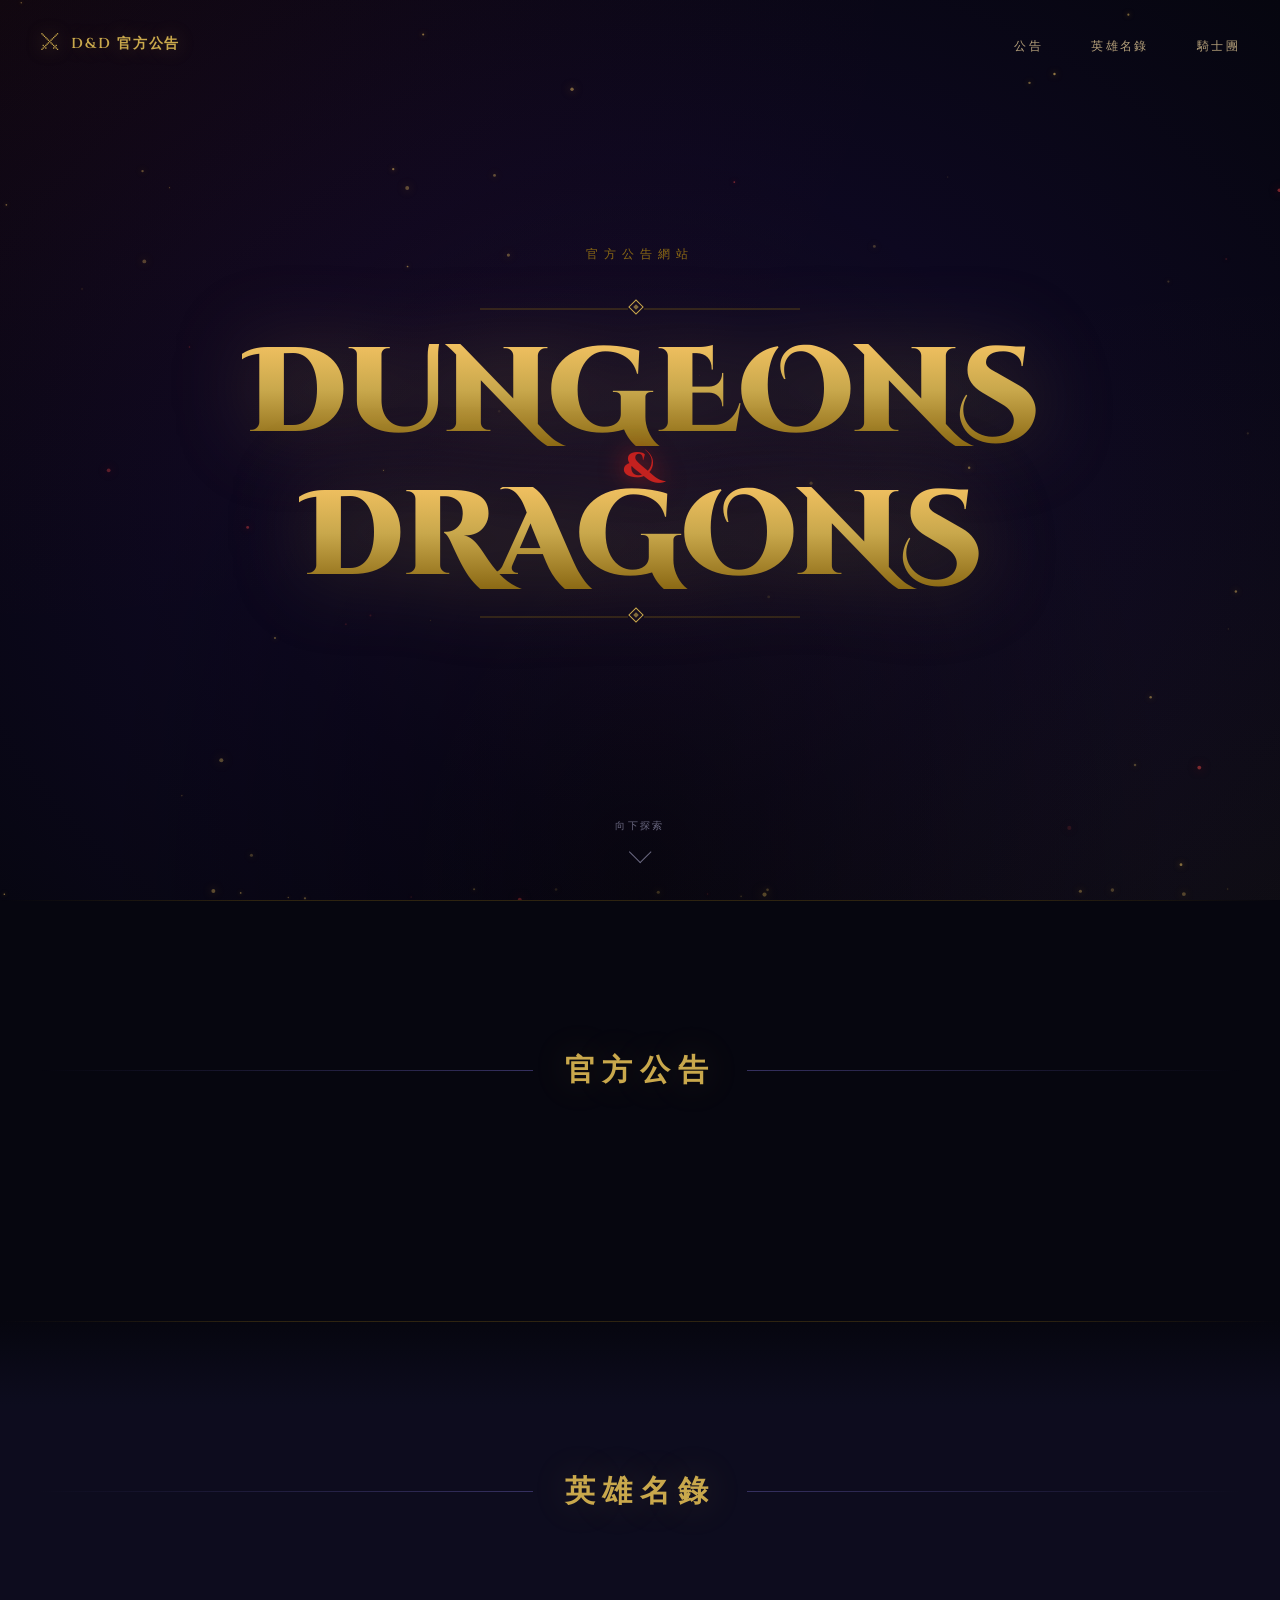
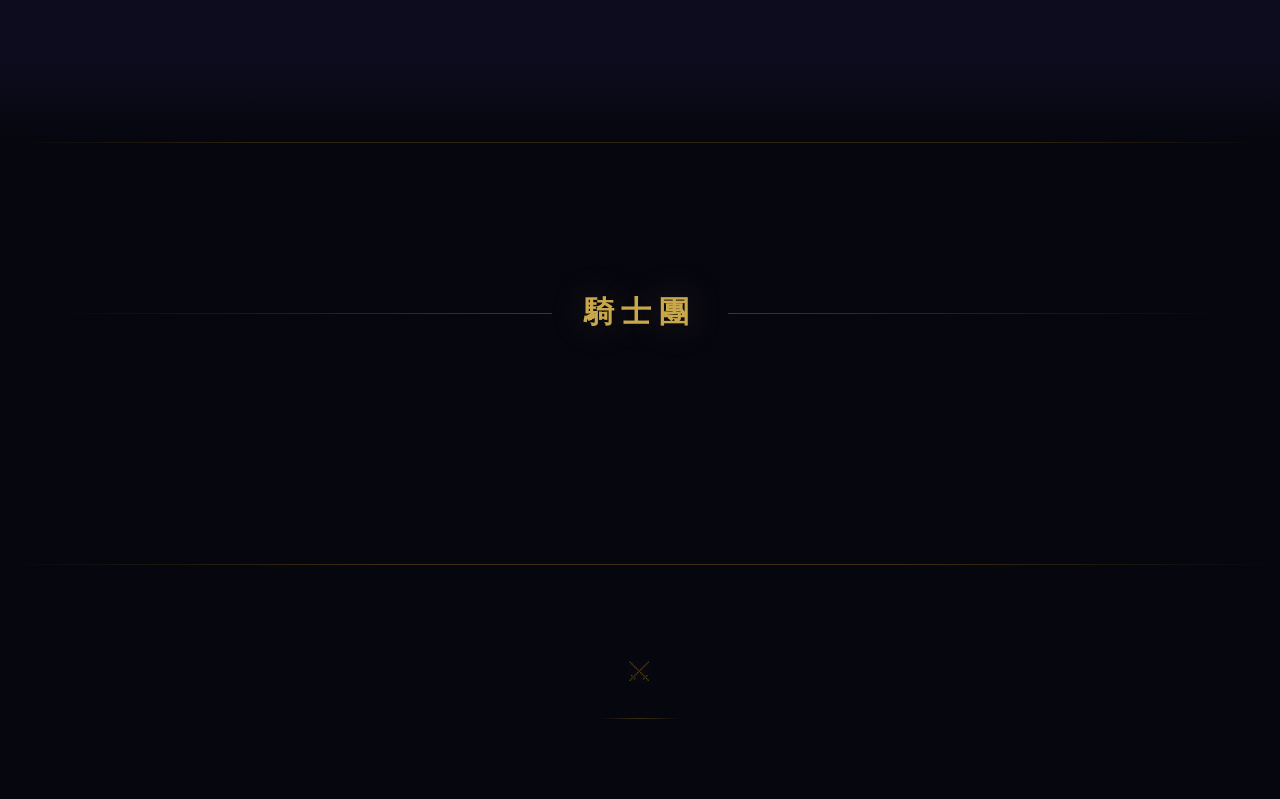
==== index.html @ b14af07e "Add files via upload" ====
<!DOCTYPE html>
<html lang="zh-TW">
<head>
  <meta charset="UTF-8">
  <meta name="viewport" content="width=device-width, initial-scale=1.0">
  <title>龍與地下城 — 官方公告</title>
  <link rel="preconnect" href="https://fonts.googleapis.com">
  <link rel="preconnect" href="https://fonts.gstatic.com" crossorigin>
  <link href="https://fonts.googleapis.com/css2?family=Cinzel+Decorative:wght@400;700;900&family=Cinzel:wght@400;600;700&family=EB+Garamond:ital,wght@0,400;0,500;1,400&display=swap" rel="stylesheet">
  <link rel="stylesheet" href="style.css">
</head>
<body>

  <nav id="navbar">
    <div class="nav-inner">
      <div class="nav-logo">
        <span class="nav-logo-icon">⚔</span>
        <span class="nav-logo-text">D&amp;D 官方公告</span>
      </div>
      <ul class="nav-links">
        <li><a href="#announcements">公告</a></li>
        <li><a href="#characters">英雄名錄</a></li>
        <li><a href="#orders">騎士團</a></li>
      </ul>
    </div>
  </nav>

  <header id="hero">
    <canvas id="particles-canvas"></canvas>
    <div class="hero-vignette"></div>
    <div class="hero-content">
      <p class="hero-eyebrow">官方公告網站</p>
      <div class="hero-ornament">
        <svg width="320" height="20" viewBox="0 0 320 20" fill="none">
          <line x1="0" y1="10" x2="148" y2="10" stroke="#8b6914" stroke-width="0.8" opacity="0.7"/>
          <rect x="151" y="3" width="10" height="10" transform="rotate(45 156 8)" fill="none" stroke="#c9a84c" stroke-width="1"/>
          <rect x="154" y="6" width="4" height="4" transform="rotate(45 156 8)" fill="#c9a84c" opacity="0.6"/>
          <line x1="164" y1="10" x2="320" y2="10" stroke="#8b6914" stroke-width="0.8" opacity="0.7"/>
        </svg>
      </div>
      <h1 class="hero-title">
        <span class="hero-title-line">DUNGEONS</span>
        <span class="hero-title-amp">&amp;</span>
        <span class="hero-title-line">DRAGONS</span>
      </h1>
      <div class="hero-ornament">
        <svg width="320" height="20" viewBox="0 0 320 20" fill="none">
          <line x1="0" y1="10" x2="148" y2="10" stroke="#8b6914" stroke-width="0.8" opacity="0.7"/>
          <rect x="151" y="3" width="10" height="10" transform="rotate(45 156 8)" fill="none" stroke="#c9a84c" stroke-width="1"/>
          <rect x="154" y="6" width="4" height="4" transform="rotate(45 156 8)" fill="#c9a84c" opacity="0.6"/>
          <line x1="164" y1="10" x2="320" y2="10" stroke="#8b6914" stroke-width="0.8" opacity="0.7"/>
        </svg>
      </div>
      <p class="hero-subtitle" id="hero-subtitle"></p>
    </div>
    <div class="hero-scroll-hint">
      <span>向下探索</span>
      <div class="scroll-arrow"></div>
    </div>
  </header>

  <main>
    <section id="announcements" class="section">
      <div class="section-header">
        <div class="section-divider"></div>
        <h2 class="section-title">官方公告</h2>
        <div class="section-divider right"></div>
      </div>
      <div class="announcements-grid" id="announcements-grid"></div>
    </section>

    <section id="characters" class="section section-alt">
      <div class="section-header">
        <div class="section-divider"></div>
        <h2 class="section-title">英雄名錄</h2>
        <div class="section-divider right"></div>
      </div>
      <div class="characters-grid" id="characters-grid"></div>
    </section>

    <section id="orders" class="section">
      <div class="section-header">
        <div class="section-divider"></div>
        <h2 class="section-title">騎士團</h2>
        <div class="section-divider right"></div>
      </div>
      <div class="orders-list" id="orders-list"></div>
    </section>
  </main>

  <footer id="footer">
    <div class="footer-sigil">⚔</div>
    <p class="footer-tagline" id="footer-tagline"></p>
    <div class="footer-divider"></div>
    <p class="footer-copy" id="footer-copy"></p>
  </footer>

  <script src="app.js"></script>
</body>
</html>
---- style.css ----
/* =============================================
   Variables & Reset
   ============================================= */
:root {
  --obsidian:      #06060f;
  --deep:          #0d0c1e;
  --surface:       #121024;
  --surface-light: #1a1733;
  --border:        #252240;
  --border-light:  #353060;
  --gold:          #c9a84c;
  --gold-bright:   #f0c060;
  --gold-dim:      #8b6914;
  --gold-faint:    rgba(201,168,76,0.08);
  --crimson:       #7a1010;
  --crimson-mid:   #9e1818;
  --crimson-bright:#c41e1e;
  --parchment:     #e8d5b0;
  --parchment-dim: #b5a07a;
  --stone:         #6a6880;
  --font-display:  'Cinzel Decorative', serif;
  --font-heading:  'Cinzel', serif;
  --font-body:     'EB Garamond', serif;
  --transition:    0.3s ease;
}

*, *::before, *::after { box-sizing: border-box; margin: 0; padding: 0; }
html { scroll-behavior: smooth; }

body {
  background: var(--obsidian);
  color: var(--parchment);
  font-family: var(--font-body);
  font-size: 18px;
  line-height: 1.75;
  overflow-x: hidden;
}

body::before {
  content: '';
  position: fixed;
  inset: 0;
  background-image: radial-gradient(circle at 1px 1px, rgba(201,168,76,0.025) 1px, transparent 0);
  background-size: 44px 44px;
  pointer-events: none;
  z-index: 0;
}

/* =============================================
   Navigation
   ============================================= */
#navbar {
  position: fixed;
  top: 0; left: 0; right: 0;
  z-index: 100;
  padding: 1.75rem 0;
  transition: padding var(--transition), background var(--transition), border-color var(--transition), box-shadow var(--transition);
  border-bottom: 1px solid transparent;
}
#navbar.scrolled {
  padding: 1rem 0;
  background: rgba(6, 6, 15, 0.92);
  backdrop-filter: blur(16px) saturate(1.4);
  -webkit-backdrop-filter: blur(16px) saturate(1.4);
  border-bottom-color: rgba(201,168,76,0.15);
  box-shadow: 0 4px 40px rgba(0,0,0,0.6);
}
.nav-inner {
  max-width: 1280px;
  margin: 0 auto;
  padding: 0 2.5rem;
  display: flex;
  align-items: center;
  justify-content: space-between;
}
.nav-logo {
  display: flex;
  align-items: center;
  gap: 0.65rem;
}
.nav-logo-icon {
  font-size: 1.3rem;
  color: var(--gold);
  filter: drop-shadow(0 0 8px rgba(201,168,76,0.5));
  line-height: 1;
}
.nav-logo-text {
  font-family: var(--font-heading);
  font-size: 0.9rem;
  font-weight: 600;
  letter-spacing: 0.12em;
  color: var(--gold);
  text-shadow: 0 0 20px rgba(201,168,76,0.3);
}
.nav-links {
  list-style: none;
  display: flex;
  gap: 3rem;
}
.nav-links a {
  font-family: var(--font-heading);
  font-size: 0.75rem;
  letter-spacing: 0.2em;
  text-transform: uppercase;
  color: var(--parchment-dim);
  text-decoration: none;
  transition: color var(--transition), text-shadow var(--transition);
  position: relative;
  padding-bottom: 4px;
}
.nav-links a::after {
  content: '';
  position: absolute;
  bottom: 0; left: 50%; right: 50%;
  height: 1px;
  background: var(--gold);
  transition: left var(--transition), right var(--transition);
}
.nav-links a:hover { color: var(--gold); text-shadow: 0 0 12px rgba(201,168,76,0.4); }
.nav-links a:hover::after { left: 0; right: 0; }

/* =============================================
   Hero
   ============================================= */
#hero {
  position: relative;
  height: 100vh;
  min-height: 680px;
  display: flex;
  align-items: center;
  justify-content: center;
  overflow: hidden;
  background: radial-gradient(ellipse at 50% 55%, #1a0f2e 0%, #0d0820 45%, var(--obsidian) 100%);
}
#particles-canvas {
  position: absolute;
  inset: 0;
  width: 100%;
  height: 100%;
  pointer-events: none;
}
.hero-vignette {
  position: absolute;
  inset: 0;
  background:
    radial-gradient(ellipse at 0% 0%, rgba(196,30,30,0.06) 0%, transparent 50%),
    radial-gradient(ellipse at 100% 100%, rgba(201,168,76,0.04) 0%, transparent 50%),
    radial-gradient(ellipse at 50% 100%, rgba(0,0,0,0.5) 0%, transparent 60%);
  pointer-events: none;
}
.hero-content {
  position: relative;
  z-index: 2;
  text-align: center;
  padding: 2rem;
  display: flex;
  flex-direction: column;
  align-items: center;
}
.hero-eyebrow {
  font-family: var(--font-heading);
  font-size: 0.75rem;
  letter-spacing: 0.5em;
  text-transform: uppercase;
  color: var(--gold-dim);
  margin-bottom: 1.25rem;
  opacity: 0;
  animation: fadeInDown 1s ease 0.4s forwards;
}
.hero-ornament {
  margin: 0.75rem 0;
  opacity: 0;
  animation: fadeIn 1s ease 0.8s forwards;
}
.hero-title {
  font-family: var(--font-display);
  font-weight: 900;
  display: flex;
  flex-direction: column;
  align-items: center;
  line-height: 0.85;
  gap: 0.15em;
  margin: 0.25rem 0;
}
.hero-title-line {
  font-size: clamp(3rem, 10vw, 7.5rem);
  background: linear-gradient(180deg, var(--gold-bright) 0%, var(--gold) 45%, var(--gold-dim) 100%);
  -webkit-background-clip: text;
  -webkit-text-fill-color: transparent;
  background-clip: text;
  filter: drop-shadow(0 0 40px rgba(201,168,76,0.25));
  opacity: 0;
  animation: fadeInScale 1.3s cubic-bezier(0.16, 1, 0.3, 1) 0.6s forwards;
}
.hero-title-line:last-of-type { animation-delay: 0.85s; }
.hero-title-amp {
  font-size: clamp(1.2rem, 3vw, 2.2rem);
  color: var(--crimson-bright);
  text-shadow: 0 0 25px rgba(196,30,30,0.7);
  opacity: 0;
  animation: fadeIn 0.8s ease 1s forwards;
  letter-spacing: 0.05em;
}
.hero-subtitle {
  font-family: var(--font-heading);
  font-size: clamp(0.8rem, 2vw, 1rem);
  letter-spacing: 0.3em;
  color: var(--parchment-dim);
  margin-top: 0.5rem;
  opacity: 0;
  animation: fadeInUp 1s ease 1.4s forwards;
}
.hero-scroll-hint {
  position: absolute;
  bottom: 2.5rem;
  left: 50%;
  transform: translateX(-50%);
  display: flex;
  flex-direction: column;
  align-items: center;
  gap: 0.5rem;
  opacity: 0;
  animation: fadeIn 1s ease 2s forwards;
  color: var(--stone);
  font-family: var(--font-heading);
  font-size: 0.6rem;
  letter-spacing: 0.25em;
  text-transform: uppercase;
}
.scroll-arrow {
  width: 16px; height: 16px;
  border-right: 1px solid var(--stone);
  border-bottom: 1px solid var(--stone);
  transform: rotate(45deg);
  animation: scrollBounce 2s ease-in-out infinite;
}

/* =============================================
   Sections
   ============================================= */
.section {
  position: relative;
  padding: 9rem 2.5rem;
  z-index: 1;
}
.section-alt {
  background:
    linear-gradient(to bottom, var(--obsidian), var(--deep) 20%, var(--deep) 80%, var(--obsidian));
}
.section::before {
  content: '';
  position: absolute;
  top: 0; left: 0; right: 0;
  height: 1px;
  background: linear-gradient(to right, transparent, var(--gold-dim) 20%, var(--gold-dim) 80%, transparent);
  opacity: 0.3;
}
.section-header {
  max-width: 1280px;
  margin: 0 auto 5rem;
  display: flex;
  align-items: center;
  gap: 2rem;
}
.section-divider {
  flex: 1;
  height: 1px;
  background: linear-gradient(to right, transparent 0%, var(--border-light) 100%);
}
.section-divider.right {
  background: linear-gradient(to left, transparent 0%, var(--border-light) 100%);
}
.section-title {
  font-family: var(--font-heading);
  font-size: clamp(1.2rem, 3vw, 1.9rem);
  font-weight: 700;
  letter-spacing: 0.25em;
  text-transform: uppercase;
  color: var(--gold);
  white-space: nowrap;
  text-shadow: 0 0 40px rgba(201,168,76,0.2);
}

/* =============================================
   Announcements
   ============================================= */
.announcements-grid {
  max-width: 1280px;
  margin: 0 auto;
  display: grid;
  grid-template-columns: repeat(auto-fill, minmax(370px, 1fr));
  gap: 1.75rem;
}
.announcement-card {
  background: linear-gradient(145deg, #141228 0%, #0e0d1d 100%);
  border: 1px solid var(--border);
  position: relative;
  padding: 2rem 2rem 1.75rem;
  transition: transform 0.35s cubic-bezier(0.16,1,0.3,1), box-shadow 0.35s, border-color 0.35s;
  overflow: hidden;
  opacity: 0;
  transform: translateY(24px);
}
.announcement-card.visible {
  animation: cardReveal 0.65s cubic-bezier(0.16,1,0.3,1) forwards;
}
.announcement-card::before {
  content: '';
  position: absolute;
  top: 0; left: 0; right: 0;
  height: 2px;
  background: linear-gradient(to right, var(--crimson), var(--gold) 50%, var(--crimson));
  opacity: 0;
  transition: opacity 0.35s;
}
.announcement-card:hover {
  transform: translateY(-5px);
  border-color: rgba(201,168,76,0.25);
  box-shadow: 0 20px 60px rgba(0,0,0,0.5), inset 0 0 30px rgba(201,168,76,0.02);
}
.announcement-card:hover::before { opacity: 1; }
.announcement-card.pinned {
  border-color: rgba(201,168,76,0.3);
  background: linear-gradient(145deg, #1a1530 0%, #100f20 100%);
}
.announcement-card.pinned::before { opacity: 0.7; }

.card-corner {
  position: absolute;
  width: 14px; height: 14px;
  border-color: var(--gold-dim);
  border-style: solid;
  opacity: 0.4;
  transition: opacity 0.3s;
}
.announcement-card:hover .card-corner { opacity: 0.9; }
.card-corner.tl { top: 10px; left: 10px;  border-width: 1px 0 0 1px; }
.card-corner.tr { top: 10px; right: 10px; border-width: 1px 1px 0 0; }
.card-corner.bl { bottom: 10px; left: 10px;  border-width: 0 0 1px 1px; }
.card-corner.br { bottom: 10px; right: 10px; border-width: 0 1px 1px 0; }

.pinned-badge {
  position: absolute;
  top: 0.8rem; right: 1rem;
  font-family: var(--font-heading);
  font-size: 0.58rem;
  letter-spacing: 0.2em;
  text-transform: uppercase;
  color: var(--gold);
  display: flex;
  align-items: center;
  gap: 0.3rem;
}
.pinned-badge::before { content: '▲'; font-size: 0.5rem; }

.card-meta {
  display: flex;
  align-items: center;
  justify-content: space-between;
  margin-bottom: 1rem;
}
.card-category {
  font-family: var(--font-heading);
  font-size: 0.6rem;
  letter-spacing: 0.2em;
  text-transform: uppercase;
  padding: 0.2rem 0.7rem;
}
.cat-major   { background: rgba(196,30,30,0.12); color: #e05050; border: 1px solid rgba(196,30,30,0.3); }
.cat-event   { background: rgba(201,168,76,0.12); color: var(--gold); border: 1px solid rgba(201,168,76,0.3); }
.cat-general { background: rgba(106,104,128,0.12); color: var(--stone); border: 1px solid rgba(106,104,128,0.25); }

.card-date {
  font-family: var(--font-heading);
  font-size: 0.7rem;
  color: var(--stone);
  letter-spacing: 0.08em;
}
.card-title {
  font-family: var(--font-heading);
  font-size: 1.2rem;
  font-weight: 600;
  color: var(--parchment);
  margin-bottom: 0.75rem;
  line-height: 1.4;
}
.card-content {
  font-size: 0.95rem;
  color: var(--parchment-dim);
  margin-bottom: 1.25rem;
  display: -webkit-box;
  -webkit-line-clamp: 3;
  -webkit-box-orient: vertical;
  overflow: hidden;
}
.card-link {
  font-family: var(--font-heading);
  font-size: 0.7rem;
  letter-spacing: 0.18em;
  text-transform: uppercase;
  color: var(--gold-dim);
  text-decoration: none;
  transition: color var(--transition), gap var(--transition);
  display: inline-flex;
  align-items: center;
  gap: 0.4rem;
}
.card-link::after { content: '→'; transition: transform var(--transition); }
.card-link:hover { color: var(--gold); }
.card-link:hover::after { transform: translateX(3px); }

/* =============================================
   Characters
   ============================================= */
.characters-grid {
  max-width: 1280px;
  margin: 0 auto;
  display: grid;
  grid-template-columns: repeat(auto-fill, minmax(270px, 1fr));
  gap: 2rem;
}
.character-card {
  background: linear-gradient(165deg, #15132a 0%, #0d0c1b 100%);
  border: 1px solid var(--border);
  overflow: hidden;
  transition: transform 0.45s cubic-bezier(0.16,1,0.3,1), box-shadow 0.45s;
  opacity: 0;
  transform: translateY(28px);
}
.character-card.visible {
  animation: cardReveal 0.65s cubic-bezier(0.16,1,0.3,1) forwards;
}
.character-card:hover {
  transform: translateY(-8px) scale(1.015);
  box-shadow: 0 32px 80px rgba(0,0,0,0.65), 0 0 0 1px rgba(201,168,76,0.2);
}
.character-portrait {
  width: 100%;
  aspect-ratio: 3/4;
  overflow: hidden;
  position: relative;
}
.character-portrait img {
  width: 100%; height: 100%;
  object-fit: cover;
  display: block;
  transition: transform 0.6s ease;
}
.character-card:hover .character-portrait img { transform: scale(1.06); }
.character-portrait-placeholder {
  width: 100%;
  height: 100%;
  background: linear-gradient(160deg, #1e1a38 0%, #0e0c1e 50%, #1a0f22 100%);
  display: flex;
  align-items: center;
  justify-content: center;
  font-size: 5rem;
  position: relative;
}
.character-portrait-placeholder::before {
  content: '';
  position: absolute;
  inset: 0;
  background:
    radial-gradient(ellipse at 50% 30%, rgba(201,168,76,0.07) 0%, transparent 60%),
    repeating-linear-gradient(0deg, transparent, transparent 28px, rgba(201,168,76,0.015) 28px, rgba(201,168,76,0.015) 29px),
    repeating-linear-gradient(90deg, transparent, transparent 28px, rgba(201,168,76,0.015) 28px, rgba(201,168,76,0.015) 29px);
}
.character-portrait-placeholder .char-icon {
  position: relative;
  z-index: 1;
  filter: drop-shadow(0 0 20px rgba(201,168,76,0.3));
  opacity: 0.7;
  transition: opacity 0.4s, filter 0.4s;
}
.character-card:hover .char-icon {
  opacity: 1;
  filter: drop-shadow(0 0 30px rgba(201,168,76,0.55));
}
.character-info {
  padding: 1.5rem 1.75rem;
  position: relative;
}
.character-info::before {
  content: '';
  position: absolute;
  top: 0; left: 1.75rem; right: 1.75rem;
  height: 1px;
  background: linear-gradient(to right, transparent, var(--gold-dim) 40%, var(--gold-dim) 60%, transparent);
  opacity: 0.4;
}
.character-name {
  font-family: var(--font-heading);
  font-size: 1.25rem;
  font-weight: 700;
  color: var(--gold);
  margin-bottom: 0.15rem;
}
.character-title-tag {
  font-family: var(--font-body);
  font-style: italic;
  font-size: 0.9rem;
  color: var(--stone);
  margin-bottom: 0.75rem;
}
.character-badges {
  display: flex;
  gap: 0.4rem;
  flex-wrap: wrap;
  margin-bottom: 0.85rem;
}
.character-badge {
  font-family: var(--font-heading);
  font-size: 0.58rem;
  letter-spacing: 0.15em;
  text-transform: uppercase;
  padding: 0.18rem 0.55rem;
  background: rgba(201,168,76,0.08);
  color: var(--gold-dim);
  border: 1px solid rgba(201,168,76,0.18);
}
.character-desc {
  font-size: 0.9rem;
  color: var(--parchment-dim);
  line-height: 1.65;
  display: -webkit-box;
  -webkit-line-clamp: 3;
  -webkit-box-orient: vertical;
  overflow: hidden;
}

/* =============================================
   Knight Orders
   ============================================= */
.orders-list {
  max-width: 960px;
  margin: 0 auto;
  display: flex;
  flex-direction: column;
  gap: 2rem;
}
.order-card {
  background: linear-gradient(135deg, #141228 0%, #0f0e1e 100%);
  border: 1px solid var(--border);
  display: grid;
  grid-template-columns: 150px 1fr;
  overflow: hidden;
  position: relative;
  transition: border-color 0.35s, box-shadow 0.35s;
  opacity: 0;
  transform: translateX(-28px);
}
.order-card.visible {
  animation: slideInLeft 0.65s cubic-bezier(0.16,1,0.3,1) forwards;
}
.order-card:hover {
  border-color: rgba(201,168,76,0.28);
  box-shadow: 0 12px 50px rgba(0,0,0,0.45);
}
.order-card::after {
  content: '';
  position: absolute;
  top: 0; bottom: 0; left: 0;
  width: 3px;
  background: linear-gradient(to bottom, var(--gold-dim), var(--crimson-mid), var(--gold-dim));
  opacity: 0;
  transition: opacity 0.35s;
}
.order-card:hover::after { opacity: 1; }
.order-emblem {
  display: flex;
  align-items: center;
  justify-content: center;
  background: linear-gradient(145deg, #1e1a38, #0d0c1b);
  font-size: 3.5rem;
  border-right: 1px solid var(--border);
  position: relative;
  overflow: hidden;
  transition: background 0.4s;
}
.order-emblem::before {
  content: '';
  position: absolute;
  inset: 0;
  background: radial-gradient(ellipse at center, rgba(201,168,76,0.08), transparent 70%);
  transition: opacity 0.4s;
}
.order-card:hover .order-emblem::before { opacity: 1.5; }
.order-emblem .order-icon { position: relative; z-index: 1; filter: drop-shadow(0 0 12px rgba(201,168,76,0.3)); }
.order-info { padding: 2rem 2.25rem; }
.order-header {
  display: flex;
  align-items: flex-start;
  justify-content: space-between;
  flex-wrap: wrap;
  gap: 0.5rem 1rem;
  margin-bottom: 0.6rem;
}
.order-name {
  font-family: var(--font-heading);
  font-size: 1.35rem;
  font-weight: 700;
  color: var(--gold);
}
.order-founding {
  font-family: var(--font-heading);
  font-size: 0.65rem;
  letter-spacing: 0.15em;
  text-transform: uppercase;
  color: var(--stone);
  padding: 0.2rem 0.65rem;
  border: 1px solid var(--border);
  white-space: nowrap;
  align-self: flex-start;
  margin-top: 0.2rem;
}
.order-motto {
  font-style: italic;
  font-size: 0.95rem;
  color: var(--parchment-dim);
  padding-left: 1rem;
  border-left: 2px solid var(--crimson-mid);
  margin-bottom: 0.9rem;
  line-height: 1.5;
}
.order-desc {
  font-size: 0.93rem;
  color: var(--parchment-dim);
  line-height: 1.75;
  margin-bottom: 1rem;
}
.order-footer { display: flex; align-items: center; gap: 1.5rem; }
.order-members {
  font-family: var(--font-heading);
  font-size: 0.7rem;
  letter-spacing: 0.1em;
  color: var(--stone);
  display: flex;
  align-items: center;
  gap: 0.4rem;
}
.order-members::before { content: '⚔'; }

/* =============================================
   Footer
   ============================================= */
#footer {
  position: relative;
  background: var(--obsidian);
  padding: 5.5rem 2.5rem 3.5rem;
  text-align: center;
  z-index: 1;
}
#footer::before {
  content: '';
  position: absolute;
  top: 0; left: 0; right: 0;
  height: 1px;
  background: linear-gradient(to right, transparent, var(--gold-dim) 30%, var(--gold-dim) 70%, transparent);
  opacity: 0.4;
}
.footer-sigil {
  font-size: 1.5rem;
  color: var(--gold-dim);
  margin-bottom: 1.25rem;
  opacity: 0.5;
  filter: drop-shadow(0 0 8px rgba(201,168,76,0.3));
}
.footer-tagline {
  font-family: var(--font-heading);
  font-size: 0.8rem;
  letter-spacing: 0.3em;
  text-transform: uppercase;
  color: var(--stone);
  margin-bottom: 1.5rem;
}
.footer-divider {
  width: 80px;
  height: 1px;
  background: linear-gradient(to right, transparent, var(--gold-dim), transparent);
  margin: 0 auto 1.5rem;
  opacity: 0.4;
}
.footer-copy {
  font-family: var(--font-heading);
  font-size: 0.7rem;
  letter-spacing: 0.12em;
  color: rgba(106,104,128,0.45);
}

/* =============================================
   Keyframes
   ============================================= */
@keyframes fadeIn {
  from { opacity: 0; }
  to   { opacity: 1; }
}
@keyframes fadeInDown {
  from { opacity: 0; transform: translateY(-14px); }
  to   { opacity: 1; transform: translateY(0); }
}
@keyframes fadeInUp {
  from { opacity: 0; transform: translateY(20px); }
  to   { opacity: 1; transform: translateY(0); }
}
@keyframes fadeInScale {
  from { opacity: 0; transform: scale(0.94); }
  to   { opacity: 1; transform: scale(1); }
}
@keyframes cardReveal {
  from { opacity: 0; transform: translateY(24px); }
  to   { opacity: 1; transform: translateY(0); }
}
@keyframes slideInLeft {
  from { opacity: 0; transform: translateX(-28px); }
  to   { opacity: 1; transform: translateX(0); }
}
@keyframes scrollBounce {
  0%, 100% { transform: rotate(45deg) translate(0, 0); }
  50%       { transform: rotate(45deg) translate(3px, 3px); }
}

/* =============================================
   Responsive
   ============================================= */
@media (max-width: 900px) {
  .announcements-grid { grid-template-columns: 1fr; }
  .order-card { grid-template-columns: 120px 1fr; }
  .order-emblem { font-size: 2.8rem; }
}
@media (max-width: 640px) {
  .nav-links { display: none; }
  .characters-grid { grid-template-columns: repeat(auto-fill, minmax(220px, 1fr)); }
  .order-card { grid-template-columns: 1fr; }
  .order-emblem { aspect-ratio: 16/5; border-right: none; border-bottom: 1px solid var(--border); }
  .section { padding: 6rem 1.5rem; }
}
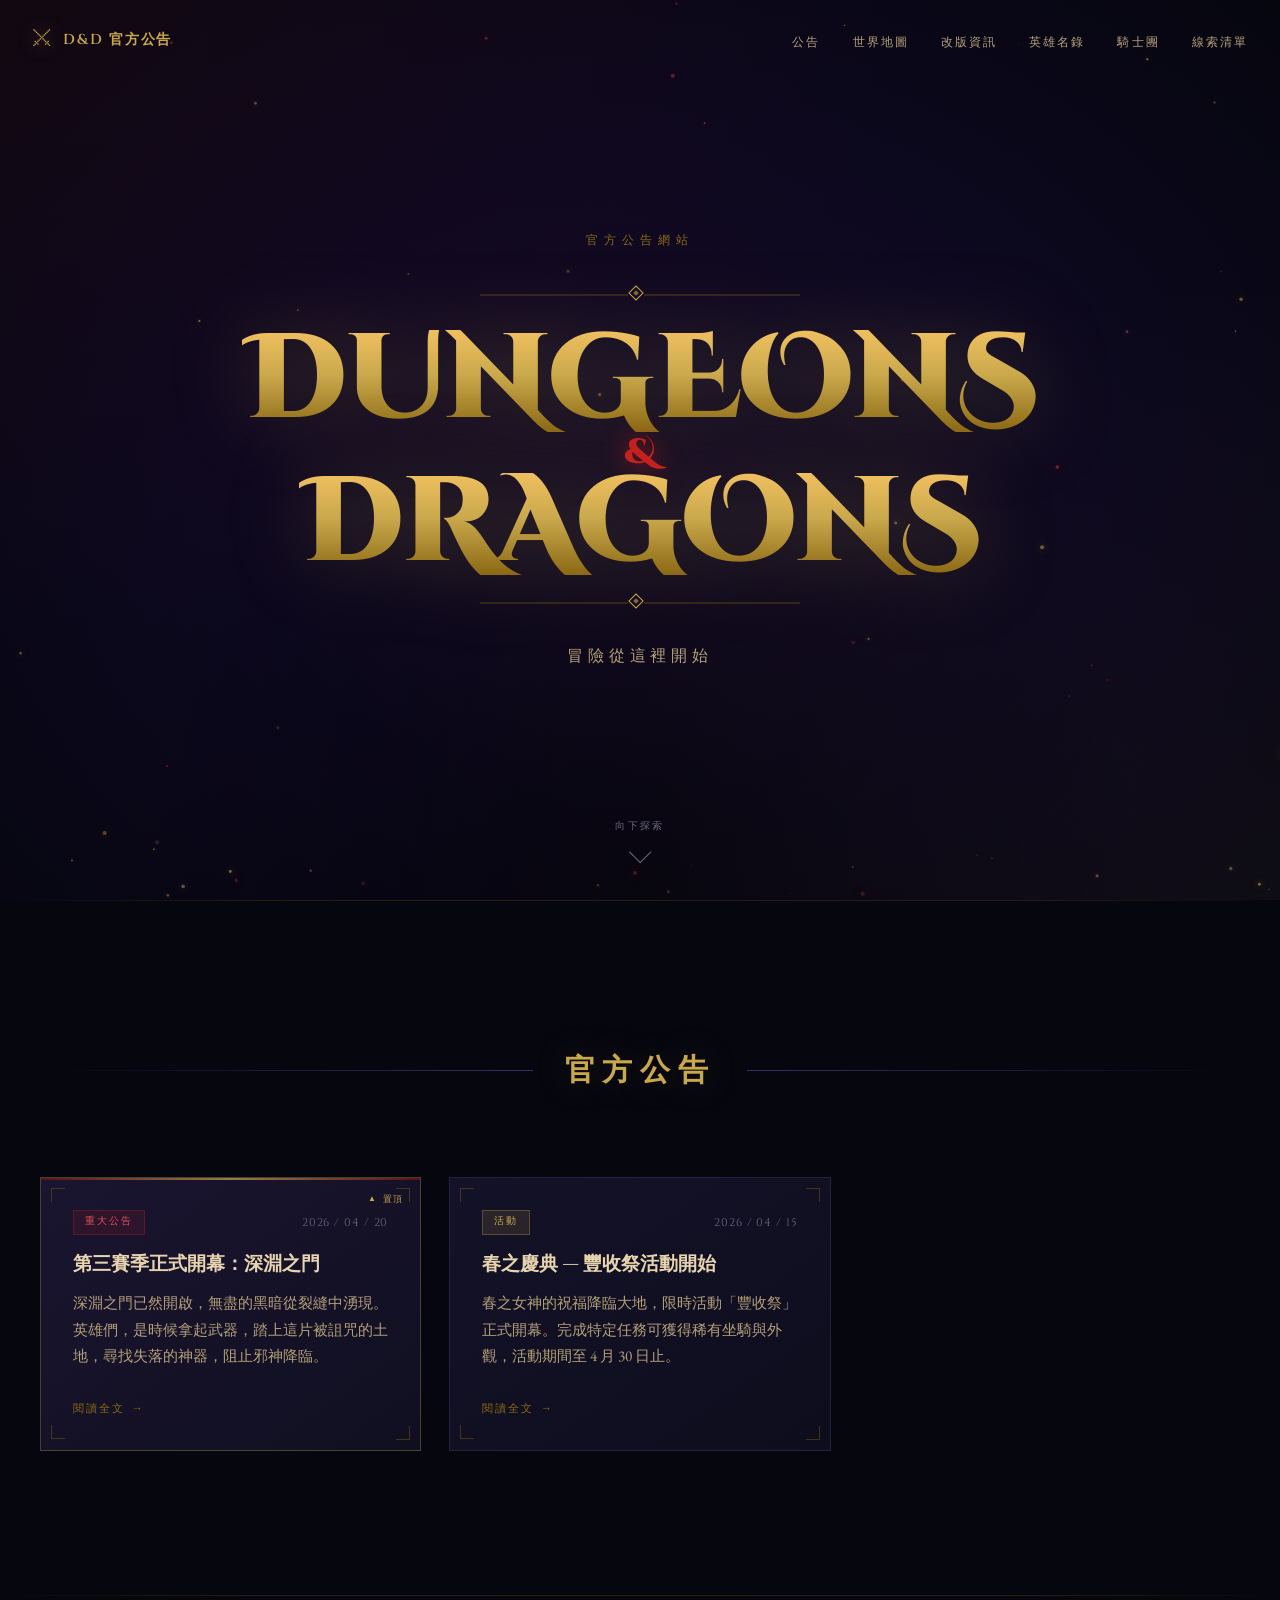
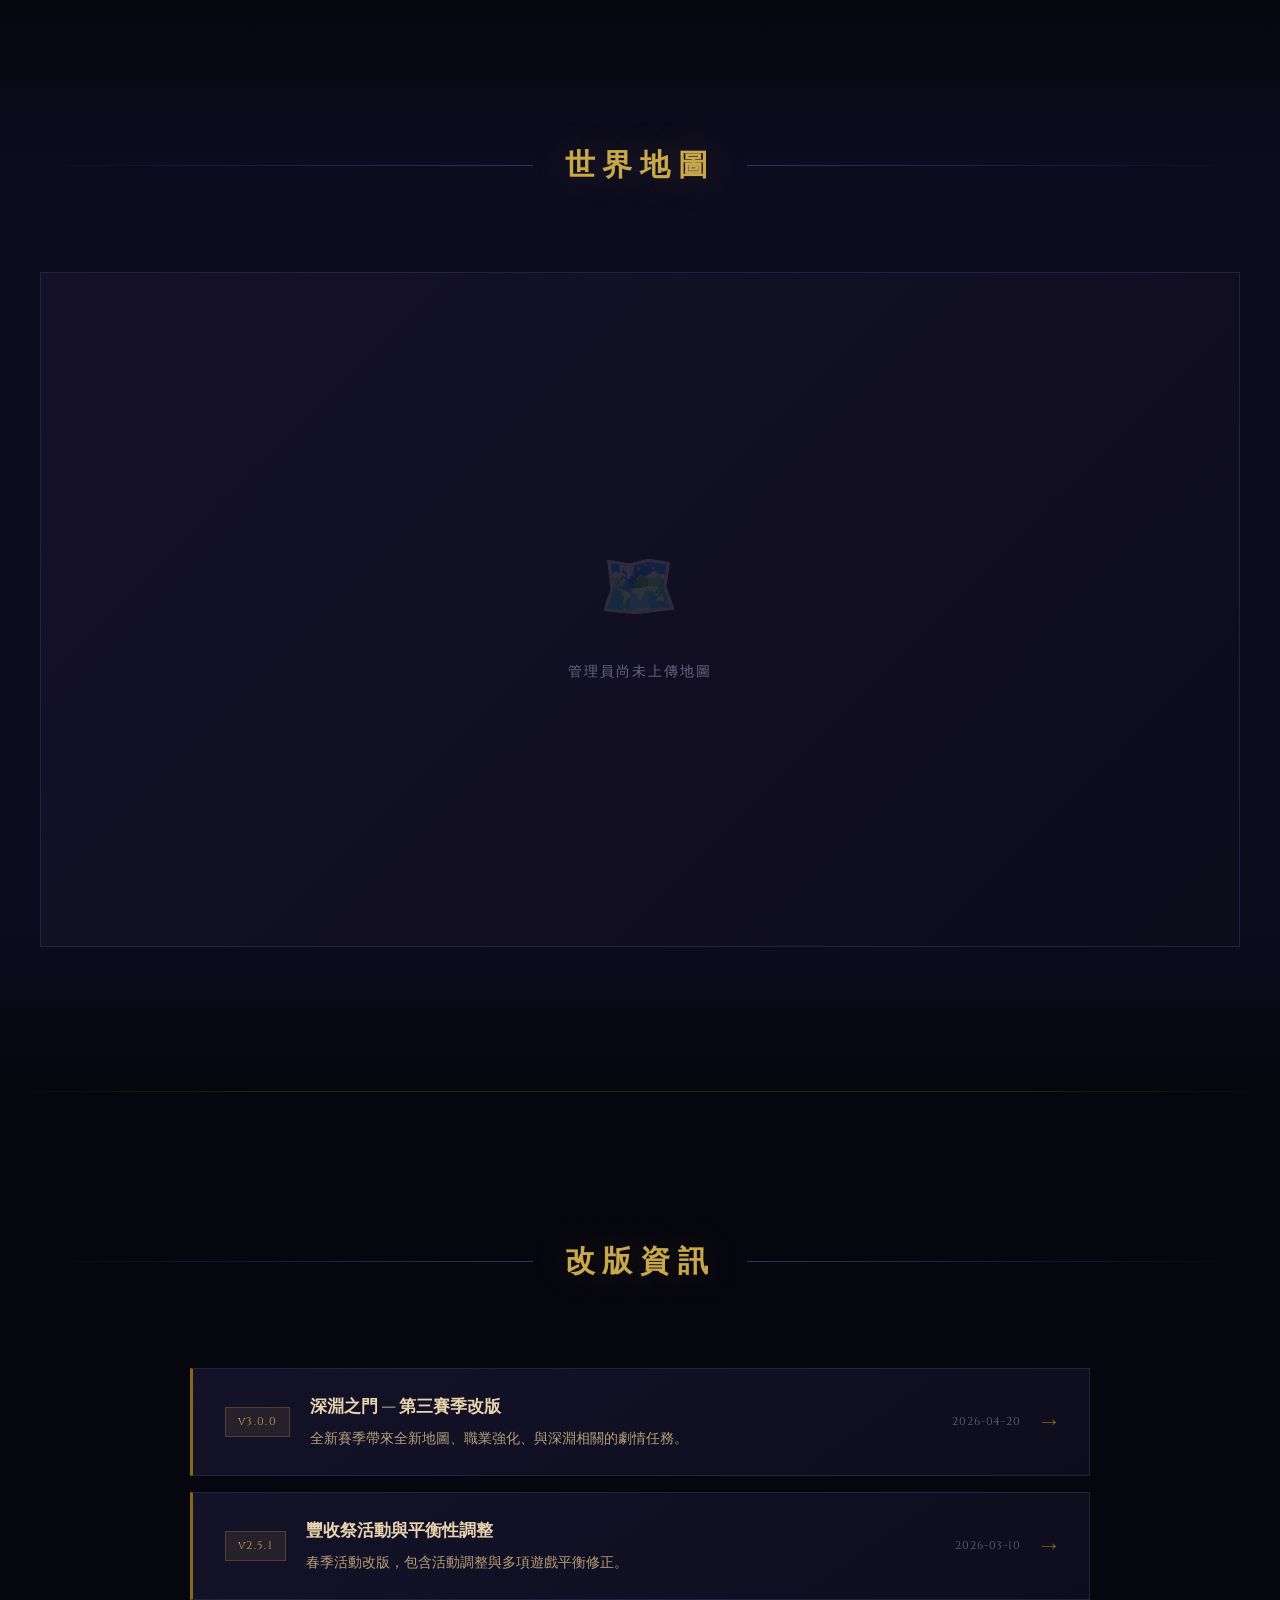
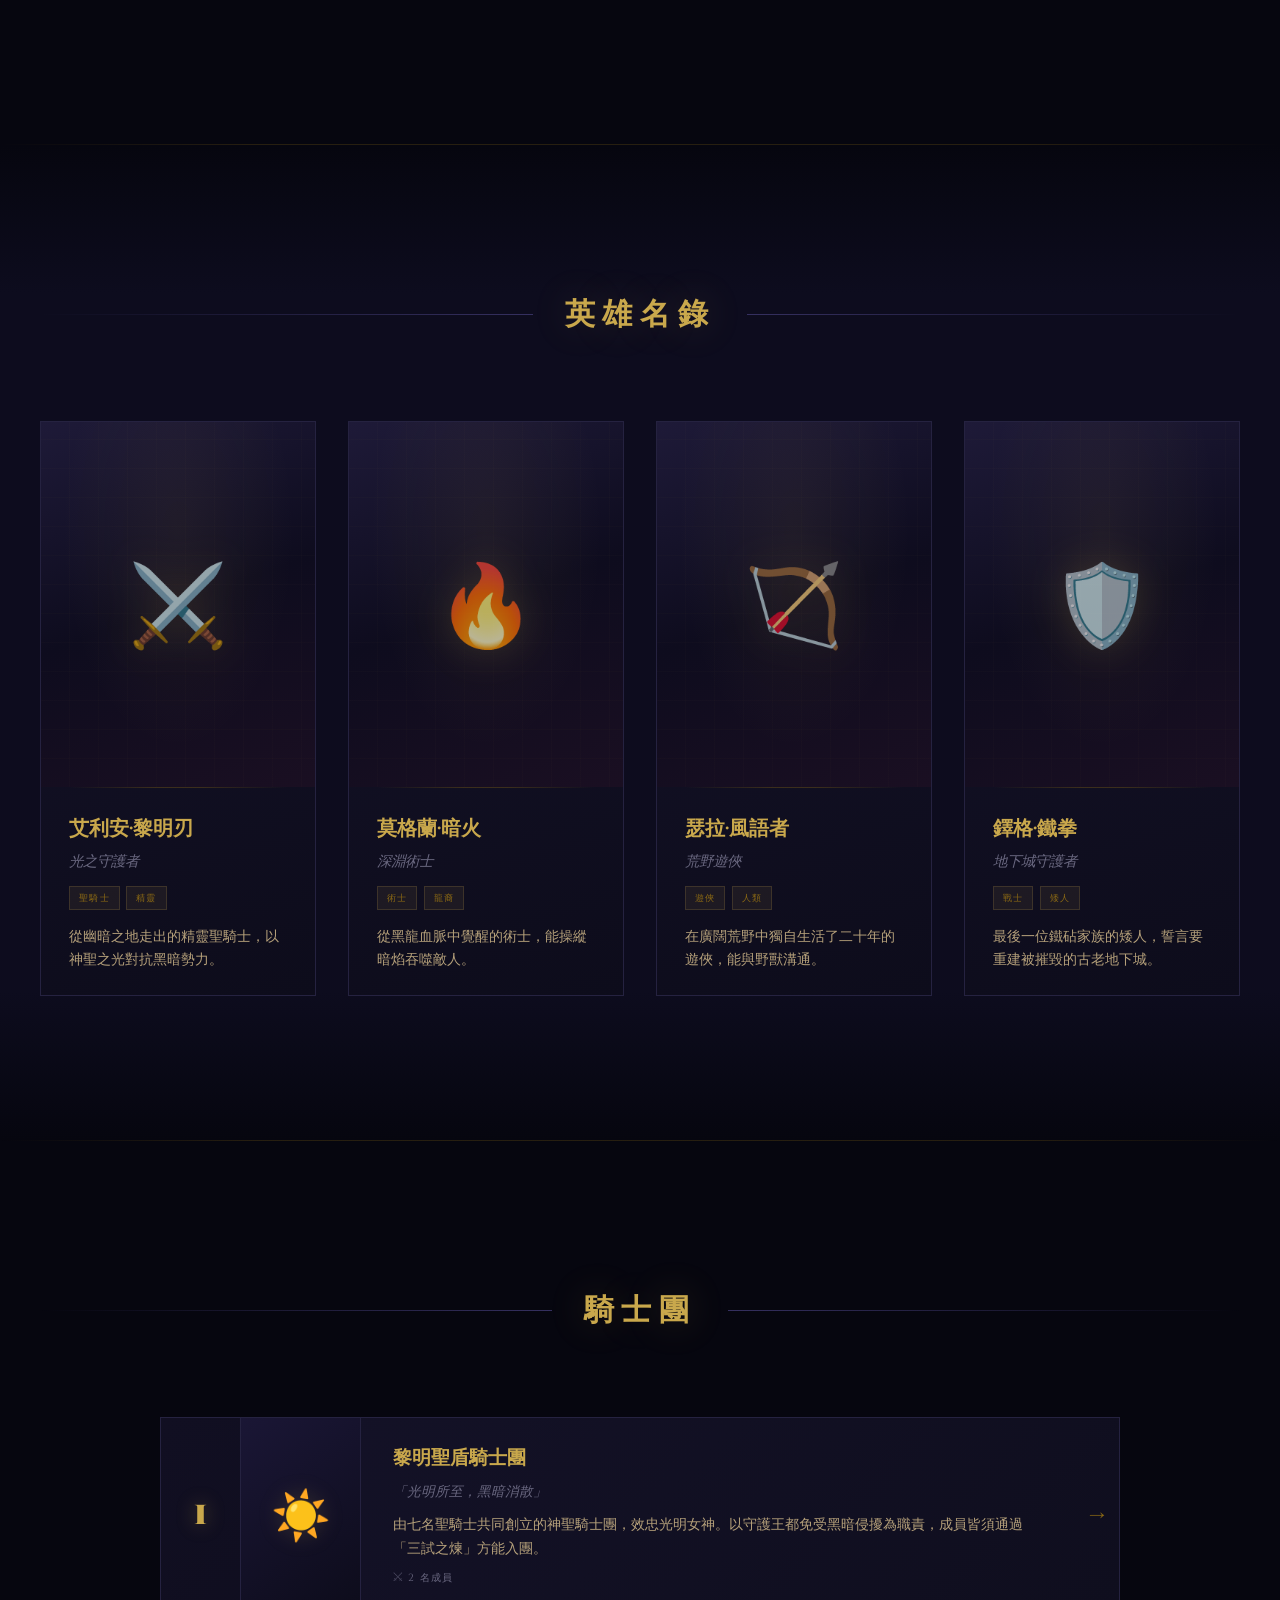
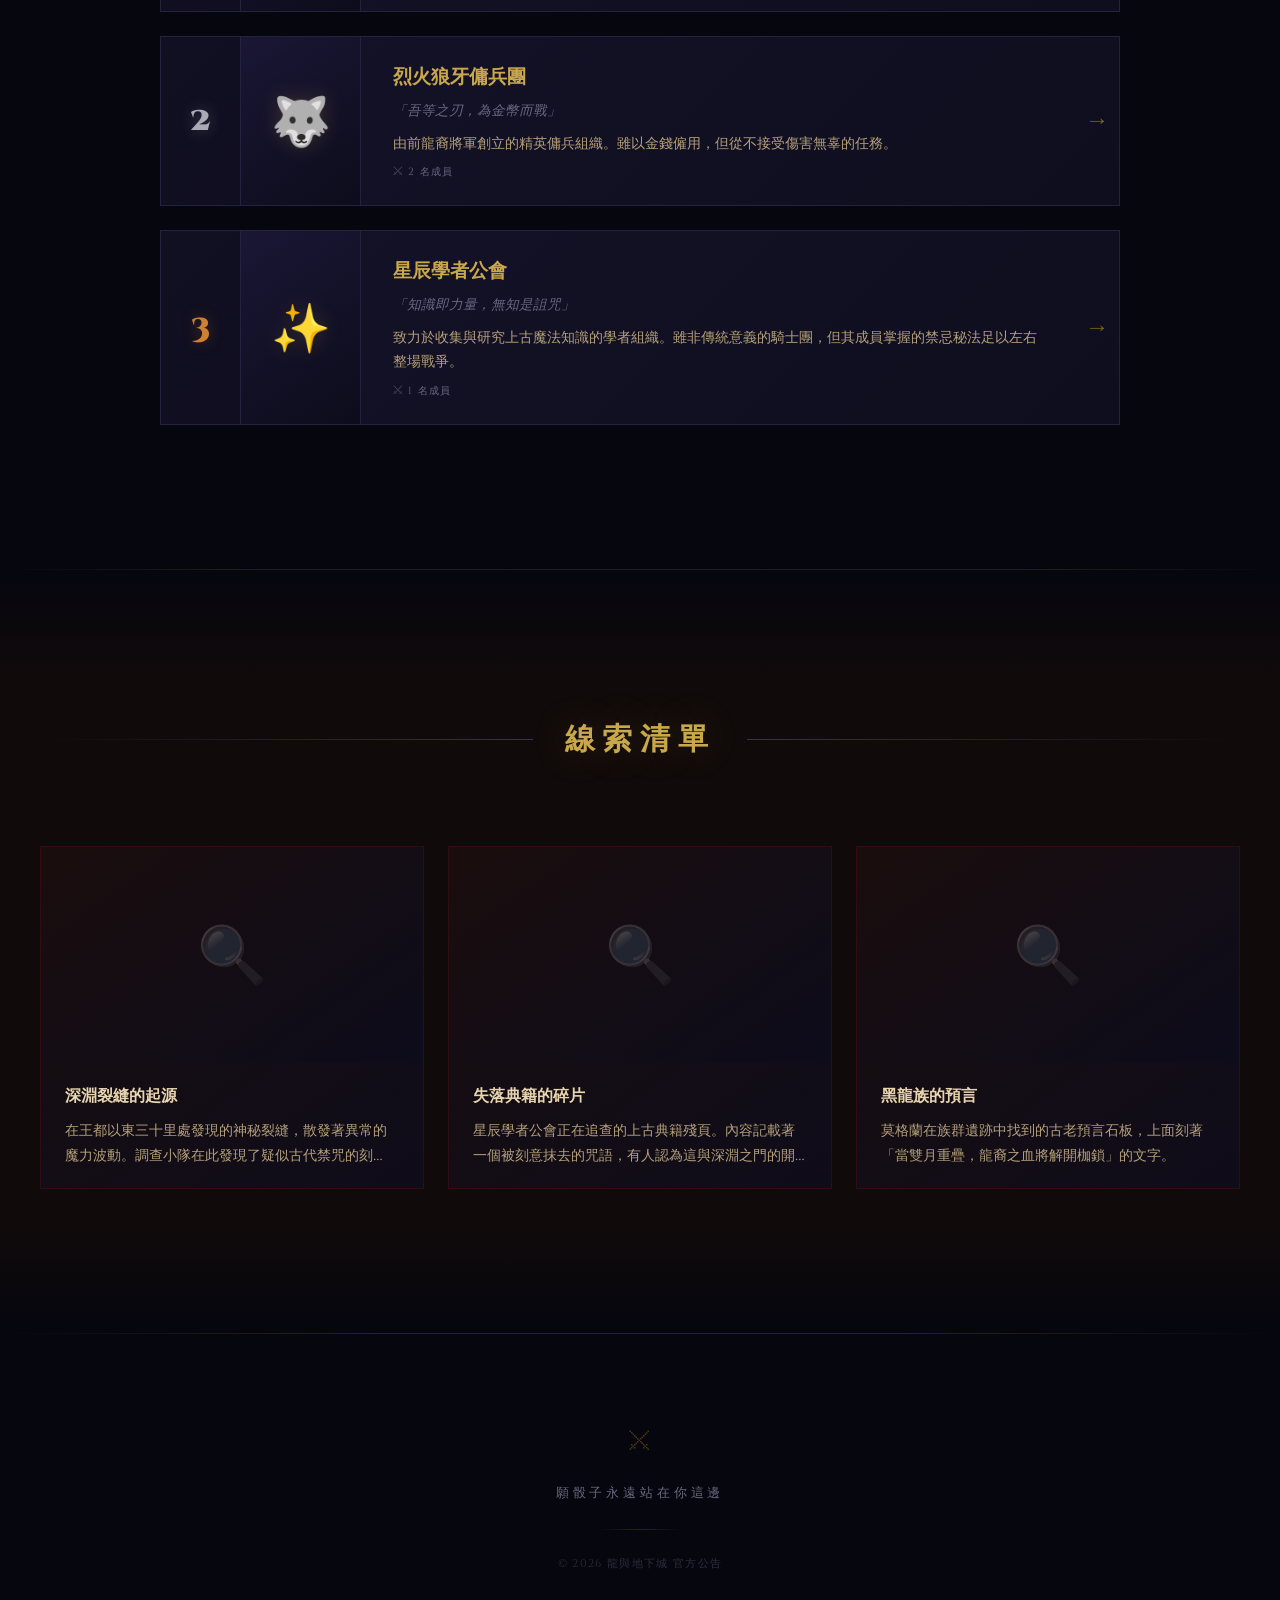
==== commit 79a69bf3: "Add files via upload" ====
--- a/index.html
+++ b/index.html
@@ -17,11 +17,17 @@
         <span class="nav-logo-icon">⚔</span>
         <span class="nav-logo-text">D&amp;D 官方公告</span>
       </div>
-      <ul class="nav-links">
-        <li><a href="#announcements">公告</a></li>
-        <li><a href="#characters">英雄名錄</a></li>
-        <li><a href="#orders">騎士團</a></li>
+      <ul class="nav-links" id="nav-links">
+        <li><a href="#announcements" onclick="closeNav()">公告</a></li>
+        <li><a href="#worldmap" onclick="closeNav()">世界地圖</a></li>
+        <li><a href="#patchnotes" onclick="closeNav()">改版資訊</a></li>
+        <li><a href="#characters" onclick="closeNav()">英雄名錄</a></li>
+        <li><a href="#orders" onclick="closeNav()">騎士團</a></li>
+        <li><a href="#clues" onclick="closeNav()">線索清單</a></li>
       </ul>
+      <button class="nav-hamburger" id="hamburger" onclick="toggleNav()" aria-label="選單">
+        <span></span><span></span><span></span>
+      </button>
     </div>
   </nav>
 
@@ -60,6 +66,8 @@
   </header>
 
   <main>
+
+    <!-- 公告 -->
     <section id="announcements" class="section">
       <div class="section-header">
         <div class="section-divider"></div>
@@ -69,6 +77,27 @@
       <div class="announcements-grid" id="announcements-grid"></div>
     </section>
 
+    <!-- 世界地圖 -->
+    <section id="worldmap" class="section section-alt">
+      <div class="section-header">
+        <div class="section-divider"></div>
+        <h2 class="section-title">世界地圖</h2>
+        <div class="section-divider right"></div>
+      </div>
+      <div id="map-container"></div>
+    </section>
+
+    <!-- 改版資訊 -->
+    <section id="patchnotes" class="section">
+      <div class="section-header">
+        <div class="section-divider"></div>
+        <h2 class="section-title">改版資訊</h2>
+        <div class="section-divider right"></div>
+      </div>
+      <div class="patchnotes-list" id="patchnotes-list"></div>
+    </section>
+
+    <!-- 英雄名錄 -->
     <section id="characters" class="section section-alt">
       <div class="section-header">
         <div class="section-divider"></div>
@@ -78,14 +107,26 @@
       <div class="characters-grid" id="characters-grid"></div>
     </section>
 
+    <!-- 騎士團 -->
     <section id="orders" class="section">
       <div class="section-header">
         <div class="section-divider"></div>
         <h2 class="section-title">騎士團</h2>
         <div class="section-divider right"></div>
       </div>
-      <div class="orders-list" id="orders-list"></div>
+      <div class="orders-ranked" id="orders-list"></div>
     </section>
+
+    <!-- 線索清單 -->
+    <section id="clues" class="section section-clues">
+      <div class="section-header">
+        <div class="section-divider"></div>
+        <h2 class="section-title">線索清單</h2>
+        <div class="section-divider right"></div>
+      </div>
+      <div class="clues-grid" id="clues-grid"></div>
+    </section>
+
   </main>
 
   <footer id="footer">
@@ -95,6 +136,19 @@
     <p class="footer-copy" id="footer-copy"></p>
   </footer>
 
+  <!-- Detail Panel -->
+  <div id="detail-overlay" onclick="handleDetailOverlayClick(event)">
+    <div class="detail-panel">
+      <div id="detail-content"></div>
+    </div>
+  </div>
+
+  <!-- Map Lightbox -->
+  <div id="map-lightbox" onclick="closeMapLightbox()">
+    <button class="lightbox-close" onclick="event.stopPropagation();closeMapLightbox()">✕</button>
+    <img id="lightbox-img" src="" alt="大陸地圖">
+  </div>
+
   <script src="app.js"></script>
 </body>
 </html>
--- a/style.css
+++ b/style.css
@@ -23,10 +23,8 @@
   --font-body:     'EB Garamond', serif;
   --transition:    0.3s ease;
 }
-
 *, *::before, *::after { box-sizing: border-box; margin: 0; padding: 0; }
 html { scroll-behavior: smooth; }
-
 body {
   background: var(--obsidian);
   color: var(--parchment);
@@ -35,11 +33,9 @@
   line-height: 1.75;
   overflow-x: hidden;
 }
-
 body::before {
   content: '';
-  position: fixed;
-  inset: 0;
+  position: fixed; inset: 0;
   background-image: radial-gradient(circle at 1px 1px, rgba(201,168,76,0.025) 1px, transparent 0);
   background-size: 44px 44px;
   pointer-events: none;
@@ -50,688 +46,499 @@
    Navigation
    ============================================= */
 #navbar {
-  position: fixed;
-  top: 0; left: 0; right: 0;
+  position: fixed; top: 0; left: 0; right: 0;
   z-index: 100;
-  padding: 1.75rem 0;
+  padding: 1.5rem 0;
   transition: padding var(--transition), background var(--transition), border-color var(--transition), box-shadow var(--transition);
   border-bottom: 1px solid transparent;
 }
 #navbar.scrolled {
-  padding: 1rem 0;
-  background: rgba(6, 6, 15, 0.92);
-  backdrop-filter: blur(16px) saturate(1.4);
-  -webkit-backdrop-filter: blur(16px) saturate(1.4);
-  border-bottom-color: rgba(201,168,76,0.15);
+  padding: 0.9rem 0;
+  background: rgba(6,6,15,0.95);
+  backdrop-filter: blur(16px);
+  border-bottom-color: rgba(201,168,76,0.12);
   box-shadow: 0 4px 40px rgba(0,0,0,0.6);
 }
 .nav-inner {
-  max-width: 1280px;
-  margin: 0 auto;
-  padding: 0 2.5rem;
-  display: flex;
-  align-items: center;
-  justify-content: space-between;
-}
-.nav-logo {
-  display: flex;
-  align-items: center;
-  gap: 0.65rem;
-}
-.nav-logo-icon {
-  font-size: 1.3rem;
-  color: var(--gold);
-  filter: drop-shadow(0 0 8px rgba(201,168,76,0.5));
-  line-height: 1;
-}
-.nav-logo-text {
-  font-family: var(--font-heading);
-  font-size: 0.9rem;
-  font-weight: 600;
-  letter-spacing: 0.12em;
-  color: var(--gold);
-  text-shadow: 0 0 20px rgba(201,168,76,0.3);
-}
-.nav-links {
-  list-style: none;
-  display: flex;
-  gap: 3rem;
-}
+  max-width: 1280px; margin: 0 auto;
+  padding: 0 2rem;
+  display: flex; align-items: center; justify-content: space-between;
+}
+.nav-logo { display: flex; align-items: center; gap: 0.65rem; }
+.nav-logo-icon { font-size: 1.3rem; color: var(--gold); filter: drop-shadow(0 0 8px rgba(201,168,76,0.5)); line-height: 1; }
+.nav-logo-text { font-family: var(--font-heading); font-size: 0.9rem; font-weight: 600; letter-spacing: 0.12em; color: var(--gold); }
+.nav-links { list-style: none; display: flex; gap: 2rem; }
 .nav-links a {
-  font-family: var(--font-heading);
-  font-size: 0.75rem;
-  letter-spacing: 0.2em;
-  text-transform: uppercase;
-  color: var(--parchment-dim);
-  text-decoration: none;
-  transition: color var(--transition), text-shadow var(--transition);
-  position: relative;
-  padding-bottom: 4px;
+  font-family: var(--font-heading); font-size: 0.72rem;
+  letter-spacing: 0.18em; text-transform: uppercase;
+  color: var(--parchment-dim); text-decoration: none;
+  transition: color var(--transition); position: relative; padding-bottom: 4px;
 }
 .nav-links a::after {
-  content: '';
-  position: absolute;
-  bottom: 0; left: 50%; right: 50%;
-  height: 1px;
+  content: ''; position: absolute; bottom: 0; left: 50%; right: 50%;
+  height: 1px; background: var(--gold);
+  transition: left var(--transition), right var(--transition);
+}
+.nav-links a:hover { color: var(--gold); }
+.nav-links a:hover::after { left: 0; right: 0; }
+
+/* Hamburger */
+.nav-hamburger {
+  display: none; background: none; border: none; cursor: pointer;
+  flex-direction: column; gap: 5px; padding: 4px;
+}
+.nav-hamburger span {
+  display: block; width: 22px; height: 1.5px;
   background: var(--gold);
-  transition: left var(--transition), right var(--transition);
-}
-.nav-links a:hover { color: var(--gold); text-shadow: 0 0 12px rgba(201,168,76,0.4); }
-.nav-links a:hover::after { left: 0; right: 0; }
+  transition: transform 0.3s, opacity 0.3s;
+}
+.nav-hamburger.open span:nth-child(1) { transform: translateY(6.5px) rotate(45deg); }
+.nav-hamburger.open span:nth-child(2) { opacity: 0; }
+.nav-hamburger.open span:nth-child(3) { transform: translateY(-6.5px) rotate(-45deg); }
+@media (max-width: 900px) {
+  .nav-hamburger { display: flex; }
+  .nav-links {
+    display: none; position: fixed;
+    top: 58px; left: 0; right: 0;
+    background: rgba(6,6,15,0.98); backdrop-filter: blur(20px);
+    flex-direction: column; padding: 1rem 2rem 1.5rem; gap: 0;
+    border-bottom: 1px solid var(--border); z-index: 99;
+  }
+  .nav-links.open { display: flex; }
+  .nav-links li a {
+    display: block; padding: 0.8rem 0;
+    border-bottom: 1px solid rgba(37,34,64,0.6);
+    font-size: 0.85rem; letter-spacing: 0.2em;
+  }
+}
 
 /* =============================================
    Hero
    ============================================= */
 #hero {
-  position: relative;
-  height: 100vh;
-  min-height: 680px;
-  display: flex;
-  align-items: center;
-  justify-content: center;
+  position: relative; height: 100vh; min-height: 680px;
+  display: flex; align-items: center; justify-content: center;
   overflow: hidden;
   background: radial-gradient(ellipse at 50% 55%, #1a0f2e 0%, #0d0820 45%, var(--obsidian) 100%);
 }
-#particles-canvas {
-  position: absolute;
-  inset: 0;
-  width: 100%;
-  height: 100%;
+#particles-canvas { position: absolute; inset: 0; width: 100%; height: 100%; pointer-events: none; }
+.hero-vignette {
+  position: absolute; inset: 0;
+  background: radial-gradient(ellipse at 0% 0%, rgba(196,30,30,0.06) 0%, transparent 50%),
+              radial-gradient(ellipse at 100% 100%, rgba(201,168,76,0.04) 0%, transparent 50%),
+              radial-gradient(ellipse at 50% 100%, rgba(0,0,0,0.5) 0%, transparent 60%);
   pointer-events: none;
 }
-.hero-vignette {
-  position: absolute;
-  inset: 0;
-  background:
-    radial-gradient(ellipse at 0% 0%, rgba(196,30,30,0.06) 0%, transparent 50%),
-    radial-gradient(ellipse at 100% 100%, rgba(201,168,76,0.04) 0%, transparent 50%),
-    radial-gradient(ellipse at 50% 100%, rgba(0,0,0,0.5) 0%, transparent 60%);
-  pointer-events: none;
-}
-.hero-content {
-  position: relative;
-  z-index: 2;
-  text-align: center;
-  padding: 2rem;
-  display: flex;
-  flex-direction: column;
-  align-items: center;
-}
+.hero-content { position: relative; z-index: 2; text-align: center; padding: 2rem; display: flex; flex-direction: column; align-items: center; }
 .hero-eyebrow {
-  font-family: var(--font-heading);
-  font-size: 0.75rem;
-  letter-spacing: 0.5em;
-  text-transform: uppercase;
-  color: var(--gold-dim);
-  margin-bottom: 1.25rem;
-  opacity: 0;
-  animation: fadeInDown 1s ease 0.4s forwards;
-}
-.hero-ornament {
-  margin: 0.75rem 0;
-  opacity: 0;
-  animation: fadeIn 1s ease 0.8s forwards;
-}
+  font-family: var(--font-heading); font-size: 0.75rem; letter-spacing: 0.5em;
+  text-transform: uppercase; color: var(--gold-dim); margin-bottom: 1.25rem;
+  opacity: 0; animation: fadeInDown 1s ease 0.4s forwards;
+}
+.hero-ornament { margin: 0.75rem 0; opacity: 0; animation: fadeIn 1s ease 0.8s forwards; }
 .hero-title {
-  font-family: var(--font-display);
-  font-weight: 900;
-  display: flex;
-  flex-direction: column;
-  align-items: center;
-  line-height: 0.85;
-  gap: 0.15em;
-  margin: 0.25rem 0;
+  font-family: var(--font-display); font-weight: 900;
+  display: flex; flex-direction: column; align-items: center; line-height: 0.85; gap: 0.15em; margin: 0.25rem 0;
 }
 .hero-title-line {
   font-size: clamp(3rem, 10vw, 7.5rem);
   background: linear-gradient(180deg, var(--gold-bright) 0%, var(--gold) 45%, var(--gold-dim) 100%);
-  -webkit-background-clip: text;
-  -webkit-text-fill-color: transparent;
-  background-clip: text;
+  -webkit-background-clip: text; -webkit-text-fill-color: transparent; background-clip: text;
   filter: drop-shadow(0 0 40px rgba(201,168,76,0.25));
-  opacity: 0;
-  animation: fadeInScale 1.3s cubic-bezier(0.16, 1, 0.3, 1) 0.6s forwards;
+  opacity: 0; animation: fadeInScale 1.3s cubic-bezier(0.16,1,0.3,1) 0.6s forwards;
 }
 .hero-title-line:last-of-type { animation-delay: 0.85s; }
 .hero-title-amp {
-  font-size: clamp(1.2rem, 3vw, 2.2rem);
-  color: var(--crimson-bright);
+  font-size: clamp(1.2rem, 3vw, 2.2rem); color: var(--crimson-bright);
   text-shadow: 0 0 25px rgba(196,30,30,0.7);
-  opacity: 0;
-  animation: fadeIn 0.8s ease 1s forwards;
-  letter-spacing: 0.05em;
+  opacity: 0; animation: fadeIn 0.8s ease 1s forwards;
 }
 .hero-subtitle {
-  font-family: var(--font-heading);
-  font-size: clamp(0.8rem, 2vw, 1rem);
-  letter-spacing: 0.3em;
-  color: var(--parchment-dim);
-  margin-top: 0.5rem;
-  opacity: 0;
-  animation: fadeInUp 1s ease 1.4s forwards;
+  font-family: var(--font-heading); font-size: clamp(0.8rem, 2vw, 1rem);
+  letter-spacing: 0.3em; color: var(--parchment-dim); margin-top: 0.5rem;
+  opacity: 0; animation: fadeInUp 1s ease 1.4s forwards;
 }
 .hero-scroll-hint {
-  position: absolute;
-  bottom: 2.5rem;
-  left: 50%;
-  transform: translateX(-50%);
-  display: flex;
-  flex-direction: column;
-  align-items: center;
-  gap: 0.5rem;
-  opacity: 0;
-  animation: fadeIn 1s ease 2s forwards;
-  color: var(--stone);
-  font-family: var(--font-heading);
-  font-size: 0.6rem;
-  letter-spacing: 0.25em;
-  text-transform: uppercase;
+  position: absolute; bottom: 2.5rem; left: 50%; transform: translateX(-50%);
+  display: flex; flex-direction: column; align-items: center; gap: 0.5rem;
+  opacity: 0; animation: fadeIn 1s ease 2s forwards;
+  color: var(--stone); font-family: var(--font-heading); font-size: 0.6rem;
+  letter-spacing: 0.25em; text-transform: uppercase;
 }
 .scroll-arrow {
   width: 16px; height: 16px;
-  border-right: 1px solid var(--stone);
-  border-bottom: 1px solid var(--stone);
-  transform: rotate(45deg);
-  animation: scrollBounce 2s ease-in-out infinite;
+  border-right: 1px solid var(--stone); border-bottom: 1px solid var(--stone);
+  transform: rotate(45deg); animation: scrollBounce 2s ease-in-out infinite;
 }
 
 /* =============================================
    Sections
    ============================================= */
-.section {
-  position: relative;
-  padding: 9rem 2.5rem;
-  z-index: 1;
-}
-.section-alt {
-  background:
-    linear-gradient(to bottom, var(--obsidian), var(--deep) 20%, var(--deep) 80%, var(--obsidian));
-}
+.section { position: relative; padding: 9rem 2.5rem; z-index: 1; }
+.section-alt { background: linear-gradient(to bottom, var(--obsidian), var(--deep) 15%, var(--deep) 85%, var(--obsidian)); }
+.section-clues { background: linear-gradient(to bottom, var(--obsidian), #100a0a 15%, #100a0a 85%, var(--obsidian)); }
 .section::before {
-  content: '';
-  position: absolute;
-  top: 0; left: 0; right: 0;
-  height: 1px;
+  content: ''; position: absolute; top: 0; left: 0; right: 0; height: 1px;
   background: linear-gradient(to right, transparent, var(--gold-dim) 20%, var(--gold-dim) 80%, transparent);
-  opacity: 0.3;
-}
-.section-header {
-  max-width: 1280px;
-  margin: 0 auto 5rem;
-  display: flex;
-  align-items: center;
-  gap: 2rem;
-}
-.section-divider {
-  flex: 1;
-  height: 1px;
-  background: linear-gradient(to right, transparent 0%, var(--border-light) 100%);
-}
-.section-divider.right {
-  background: linear-gradient(to left, transparent 0%, var(--border-light) 100%);
-}
+  opacity: 0.25;
+}
+.section-header { max-width: 1280px; margin: 0 auto 5rem; display: flex; align-items: center; gap: 2rem; }
+.section-divider { flex: 1; height: 1px; background: linear-gradient(to right, transparent, var(--border-light)); }
+.section-divider.right { background: linear-gradient(to left, transparent, var(--border-light)); }
 .section-title {
-  font-family: var(--font-heading);
-  font-size: clamp(1.2rem, 3vw, 1.9rem);
-  font-weight: 700;
-  letter-spacing: 0.25em;
-  text-transform: uppercase;
-  color: var(--gold);
-  white-space: nowrap;
-  text-shadow: 0 0 40px rgba(201,168,76,0.2);
+  font-family: var(--font-heading); font-size: clamp(1.1rem, 3vw, 1.9rem);
+  font-weight: 700; letter-spacing: 0.25em; text-transform: uppercase;
+  color: var(--gold); white-space: nowrap; text-shadow: 0 0 40px rgba(201,168,76,0.2);
 }
 
 /* =============================================
    Announcements
    ============================================= */
 .announcements-grid {
-  max-width: 1280px;
-  margin: 0 auto;
-  display: grid;
-  grid-template-columns: repeat(auto-fill, minmax(370px, 1fr));
-  gap: 1.75rem;
+  max-width: 1280px; margin: 0 auto;
+  display: grid; grid-template-columns: repeat(auto-fill, minmax(360px, 1fr)); gap: 1.75rem;
 }
 .announcement-card {
   background: linear-gradient(145deg, #141228 0%, #0e0d1d 100%);
-  border: 1px solid var(--border);
-  position: relative;
-  padding: 2rem 2rem 1.75rem;
+  border: 1px solid var(--border); position: relative; padding: 2rem 2rem 1.75rem;
   transition: transform 0.35s cubic-bezier(0.16,1,0.3,1), box-shadow 0.35s, border-color 0.35s;
-  overflow: hidden;
-  opacity: 0;
-  transform: translateY(24px);
-}
-.announcement-card.visible {
-  animation: cardReveal 0.65s cubic-bezier(0.16,1,0.3,1) forwards;
-}
+  overflow: hidden; opacity: 0; transform: translateY(24px);
+}
+.announcement-card.visible { animation: cardReveal 0.65s cubic-bezier(0.16,1,0.3,1) forwards; }
 .announcement-card::before {
-  content: '';
-  position: absolute;
-  top: 0; left: 0; right: 0;
-  height: 2px;
+  content: ''; position: absolute; top: 0; left: 0; right: 0; height: 2px;
   background: linear-gradient(to right, var(--crimson), var(--gold) 50%, var(--crimson));
-  opacity: 0;
-  transition: opacity 0.35s;
-}
-.announcement-card:hover {
-  transform: translateY(-5px);
-  border-color: rgba(201,168,76,0.25);
-  box-shadow: 0 20px 60px rgba(0,0,0,0.5), inset 0 0 30px rgba(201,168,76,0.02);
-}
+  opacity: 0; transition: opacity 0.35s;
+}
+.announcement-card:hover { transform: translateY(-5px); border-color: rgba(201,168,76,0.25); box-shadow: 0 20px 60px rgba(0,0,0,0.5); }
 .announcement-card:hover::before { opacity: 1; }
-.announcement-card.pinned {
-  border-color: rgba(201,168,76,0.3);
-  background: linear-gradient(145deg, #1a1530 0%, #100f20 100%);
-}
+.announcement-card.pinned { border-color: rgba(201,168,76,0.3); background: linear-gradient(145deg, #1a1530, #100f20); }
 .announcement-card.pinned::before { opacity: 0.7; }
-
-.card-corner {
-  position: absolute;
-  width: 14px; height: 14px;
-  border-color: var(--gold-dim);
-  border-style: solid;
-  opacity: 0.4;
-  transition: opacity 0.3s;
-}
+.card-corner { position: absolute; width: 14px; height: 14px; border-color: var(--gold-dim); border-style: solid; opacity: 0.4; transition: opacity 0.3s; }
 .announcement-card:hover .card-corner { opacity: 0.9; }
-.card-corner.tl { top: 10px; left: 10px;  border-width: 1px 0 0 1px; }
-.card-corner.tr { top: 10px; right: 10px; border-width: 1px 1px 0 0; }
+.card-corner.tl { top: 10px; left: 10px;   border-width: 1px 0 0 1px; }
+.card-corner.tr { top: 10px; right: 10px;  border-width: 1px 1px 0 0; }
 .card-corner.bl { bottom: 10px; left: 10px;  border-width: 0 0 1px 1px; }
 .card-corner.br { bottom: 10px; right: 10px; border-width: 0 1px 1px 0; }
-
 .pinned-badge {
-  position: absolute;
-  top: 0.8rem; right: 1rem;
-  font-family: var(--font-heading);
-  font-size: 0.58rem;
-  letter-spacing: 0.2em;
-  text-transform: uppercase;
-  color: var(--gold);
-  display: flex;
-  align-items: center;
-  gap: 0.3rem;
+  position: absolute; top: 0.8rem; right: 1rem;
+  font-family: var(--font-heading); font-size: 0.58rem; letter-spacing: 0.2em;
+  text-transform: uppercase; color: var(--gold); display: flex; align-items: center; gap: 0.3rem;
 }
 .pinned-badge::before { content: '▲'; font-size: 0.5rem; }
-
-.card-meta {
-  display: flex;
-  align-items: center;
-  justify-content: space-between;
-  margin-bottom: 1rem;
-}
-.card-category {
-  font-family: var(--font-heading);
-  font-size: 0.6rem;
-  letter-spacing: 0.2em;
-  text-transform: uppercase;
-  padding: 0.2rem 0.7rem;
-}
+.card-meta { display: flex; align-items: center; justify-content: space-between; margin-bottom: 1rem; }
+.card-category { font-family: var(--font-heading); font-size: 0.6rem; letter-spacing: 0.2em; text-transform: uppercase; padding: 0.2rem 0.7rem; }
 .cat-major   { background: rgba(196,30,30,0.12); color: #e05050; border: 1px solid rgba(196,30,30,0.3); }
 .cat-event   { background: rgba(201,168,76,0.12); color: var(--gold); border: 1px solid rgba(201,168,76,0.3); }
 .cat-general { background: rgba(106,104,128,0.12); color: var(--stone); border: 1px solid rgba(106,104,128,0.25); }
-
-.card-date {
-  font-family: var(--font-heading);
-  font-size: 0.7rem;
-  color: var(--stone);
-  letter-spacing: 0.08em;
-}
-.card-title {
-  font-family: var(--font-heading);
-  font-size: 1.2rem;
-  font-weight: 600;
-  color: var(--parchment);
-  margin-bottom: 0.75rem;
-  line-height: 1.4;
-}
-.card-content {
-  font-size: 0.95rem;
-  color: var(--parchment-dim);
-  margin-bottom: 1.25rem;
-  display: -webkit-box;
-  -webkit-line-clamp: 3;
-  -webkit-box-orient: vertical;
-  overflow: hidden;
-}
-.card-link {
-  font-family: var(--font-heading);
-  font-size: 0.7rem;
-  letter-spacing: 0.18em;
-  text-transform: uppercase;
-  color: var(--gold-dim);
-  text-decoration: none;
-  transition: color var(--transition), gap var(--transition);
-  display: inline-flex;
-  align-items: center;
-  gap: 0.4rem;
-}
+.card-date { font-family: var(--font-heading); font-size: 0.7rem; color: var(--stone); letter-spacing: 0.08em; }
+.card-title { font-family: var(--font-heading); font-size: 1.2rem; font-weight: 600; color: var(--parchment); margin-bottom: 0.75rem; line-height: 1.4; }
+.card-content { font-size: 0.95rem; color: var(--parchment-dim); margin-bottom: 1.25rem; display: -webkit-box; -webkit-line-clamp: 3; -webkit-box-orient: vertical; overflow: hidden; }
+.card-link { font-family: var(--font-heading); font-size: 0.7rem; letter-spacing: 0.18em; text-transform: uppercase; color: var(--gold-dim); text-decoration: none; transition: color var(--transition); display: inline-flex; align-items: center; gap: 0.4rem; }
 .card-link::after { content: '→'; transition: transform var(--transition); }
 .card-link:hover { color: var(--gold); }
 .card-link:hover::after { transform: translateX(3px); }
 
 /* =============================================
+   World Map
+   ============================================= */
+#map-container { max-width: 1280px; margin: 0 auto; position: relative; }
+.map-wrap {
+  border: 1px solid var(--border); overflow: hidden; position: relative; cursor: zoom-in;
+  background: var(--deep);
+}
+.map-wrap::before {
+  content: ''; position: absolute; inset: 0; z-index: 2; pointer-events: none;
+  box-shadow: inset 0 0 60px rgba(201,168,76,0.06), inset 0 0 120px rgba(0,0,0,0.4);
+}
+.map-img { width: 100%; height: auto; display: block; transition: transform 0.6s ease; }
+.map-wrap:hover .map-img { transform: scale(1.015); }
+.map-caption {
+  font-family: var(--font-heading); font-size: 0.75rem; letter-spacing: 0.2em;
+  text-transform: uppercase; color: var(--stone); text-align: center;
+  padding: 1rem; border-top: 1px solid var(--border);
+}
+.map-placeholder {
+  width: 100%; aspect-ratio: 16/9; background: linear-gradient(135deg, #151228, #0d0c1b);
+  display: flex; flex-direction: column; align-items: center; justify-content: center; gap: 1rem;
+  font-family: var(--font-heading); font-size: 0.85rem; letter-spacing: 0.15em;
+  color: var(--stone); text-transform: uppercase; border: 1px solid var(--border);
+}
+
+/* =============================================
+   Patch Notes
+   ============================================= */
+.patchnotes-list { max-width: 900px; margin: 0 auto; display: flex; flex-direction: column; gap: 1rem; }
+.patchnote-card {
+  background: linear-gradient(145deg, #141228, #0e0d1d);
+  border: 1px solid var(--border); border-left: 3px solid var(--gold-dim);
+  cursor: pointer; transition: border-color 0.3s, transform 0.3s, box-shadow 0.3s;
+  opacity: 0; transform: translateY(20px);
+}
+.patchnote-card.visible { animation: cardReveal 0.6s ease forwards; }
+.patchnote-card:hover { border-color: rgba(201,168,76,0.4); border-left-color: var(--gold); transform: translateX(4px); box-shadow: 0 8px 30px rgba(0,0,0,0.4); }
+.patchnote-card-inner {
+  padding: 1.5rem 2rem;
+  display: grid; grid-template-columns: auto 1fr auto auto;
+  align-items: center; gap: 1.25rem;
+}
+.version-badge {
+  font-family: var(--font-heading); font-size: 0.7rem; letter-spacing: 0.12em;
+  padding: 0.25rem 0.75rem; background: rgba(201,168,76,0.1);
+  color: var(--gold); border: 1px solid rgba(201,168,76,0.25); white-space: nowrap;
+}
+.patchnote-text { min-width: 0; }
+.patchnote-title { font-family: var(--font-heading); font-size: 1.05rem; font-weight: 600; color: var(--parchment); margin-bottom: 0.25rem; }
+.patchnote-summary { font-size: 0.88rem; color: var(--parchment-dim); white-space: nowrap; overflow: hidden; text-overflow: ellipsis; }
+.patchnote-date { font-family: var(--font-heading); font-size: 0.7rem; color: var(--stone); letter-spacing: 0.08em; white-space: nowrap; }
+.patchnote-arrow { color: var(--gold-dim); font-size: 1rem; transition: transform 0.3s; }
+.patchnote-card:hover .patchnote-arrow { transform: translateX(4px); color: var(--gold); }
+@media (max-width: 640px) {
+  .patchnote-card-inner { grid-template-columns: auto 1fr; grid-template-rows: auto auto; }
+  .patchnote-date { display: none; }
+  .patchnote-arrow { display: none; }
+}
+
+/* =============================================
    Characters
    ============================================= */
 .characters-grid {
-  max-width: 1280px;
-  margin: 0 auto;
-  display: grid;
-  grid-template-columns: repeat(auto-fill, minmax(270px, 1fr));
-  gap: 2rem;
+  max-width: 1280px; margin: 0 auto;
+  display: grid; grid-template-columns: repeat(auto-fill, minmax(270px, 1fr)); gap: 2rem;
 }
 .character-card {
-  background: linear-gradient(165deg, #15132a 0%, #0d0c1b 100%);
-  border: 1px solid var(--border);
-  overflow: hidden;
+  background: linear-gradient(165deg, #15132a, #0d0c1b);
+  border: 1px solid var(--border); overflow: hidden; cursor: pointer;
   transition: transform 0.45s cubic-bezier(0.16,1,0.3,1), box-shadow 0.45s;
-  opacity: 0;
-  transform: translateY(28px);
-}
-.character-card.visible {
-  animation: cardReveal 0.65s cubic-bezier(0.16,1,0.3,1) forwards;
-}
-.character-card:hover {
-  transform: translateY(-8px) scale(1.015);
-  box-shadow: 0 32px 80px rgba(0,0,0,0.65), 0 0 0 1px rgba(201,168,76,0.2);
-}
-.character-portrait {
-  width: 100%;
-  aspect-ratio: 3/4;
-  overflow: hidden;
-  position: relative;
-}
-.character-portrait img {
-  width: 100%; height: 100%;
-  object-fit: cover;
-  display: block;
-  transition: transform 0.6s ease;
-}
+  opacity: 0; transform: translateY(28px);
+}
+.character-card.visible { animation: cardReveal 0.65s cubic-bezier(0.16,1,0.3,1) forwards; }
+.character-card:hover { transform: translateY(-8px) scale(1.015); box-shadow: 0 32px 80px rgba(0,0,0,0.65), 0 0 0 1px rgba(201,168,76,0.2); }
+.character-portrait { width: 100%; aspect-ratio: 3/4; overflow: hidden; position: relative; }
+.character-portrait img { width: 100%; height: 100%; object-fit: cover; display: block; transition: transform 0.6s ease; }
 .character-card:hover .character-portrait img { transform: scale(1.06); }
 .character-portrait-placeholder {
-  width: 100%;
-  height: 100%;
-  background: linear-gradient(160deg, #1e1a38 0%, #0e0c1e 50%, #1a0f22 100%);
-  display: flex;
-  align-items: center;
-  justify-content: center;
-  font-size: 5rem;
-  position: relative;
+  width: 100%; height: 100%;
+  background: linear-gradient(160deg, #1e1a38, #0e0c1e 50%, #1a0f22);
+  display: flex; align-items: center; justify-content: center; font-size: 5rem; position: relative;
 }
 .character-portrait-placeholder::before {
-  content: '';
-  position: absolute;
-  inset: 0;
-  background:
-    radial-gradient(ellipse at 50% 30%, rgba(201,168,76,0.07) 0%, transparent 60%),
-    repeating-linear-gradient(0deg, transparent, transparent 28px, rgba(201,168,76,0.015) 28px, rgba(201,168,76,0.015) 29px),
-    repeating-linear-gradient(90deg, transparent, transparent 28px, rgba(201,168,76,0.015) 28px, rgba(201,168,76,0.015) 29px);
-}
-.character-portrait-placeholder .char-icon {
-  position: relative;
-  z-index: 1;
-  filter: drop-shadow(0 0 20px rgba(201,168,76,0.3));
-  opacity: 0.7;
-  transition: opacity 0.4s, filter 0.4s;
-}
-.character-card:hover .char-icon {
-  opacity: 1;
-  filter: drop-shadow(0 0 30px rgba(201,168,76,0.55));
-}
-.character-info {
-  padding: 1.5rem 1.75rem;
-  position: relative;
-}
+  content: ''; position: absolute; inset: 0;
+  background: radial-gradient(ellipse at 50% 30%, rgba(201,168,76,0.07) 0%, transparent 60%),
+              repeating-linear-gradient(0deg, transparent, transparent 28px, rgba(201,168,76,0.015) 28px, rgba(201,168,76,0.015) 29px),
+              repeating-linear-gradient(90deg, transparent, transparent 28px, rgba(201,168,76,0.015) 28px, rgba(201,168,76,0.015) 29px);
+}
+.char-icon { position: relative; z-index: 1; filter: drop-shadow(0 0 20px rgba(201,168,76,0.3)); opacity: 0.7; transition: opacity 0.4s, filter 0.4s; }
+.character-card:hover .char-icon { opacity: 1; filter: drop-shadow(0 0 30px rgba(201,168,76,0.55)); }
+.character-info { padding: 1.5rem 1.75rem; position: relative; }
 .character-info::before {
-  content: '';
-  position: absolute;
-  top: 0; left: 1.75rem; right: 1.75rem;
-  height: 1px;
-  background: linear-gradient(to right, transparent, var(--gold-dim) 40%, var(--gold-dim) 60%, transparent);
-  opacity: 0.4;
-}
-.character-name {
-  font-family: var(--font-heading);
-  font-size: 1.25rem;
-  font-weight: 700;
-  color: var(--gold);
-  margin-bottom: 0.15rem;
-}
-.character-title-tag {
-  font-family: var(--font-body);
-  font-style: italic;
-  font-size: 0.9rem;
-  color: var(--stone);
-  margin-bottom: 0.75rem;
-}
-.character-badges {
-  display: flex;
-  gap: 0.4rem;
-  flex-wrap: wrap;
-  margin-bottom: 0.85rem;
-}
-.character-badge {
-  font-family: var(--font-heading);
-  font-size: 0.58rem;
-  letter-spacing: 0.15em;
-  text-transform: uppercase;
-  padding: 0.18rem 0.55rem;
-  background: rgba(201,168,76,0.08);
-  color: var(--gold-dim);
-  border: 1px solid rgba(201,168,76,0.18);
-}
-.character-desc {
-  font-size: 0.9rem;
-  color: var(--parchment-dim);
-  line-height: 1.65;
-  display: -webkit-box;
-  -webkit-line-clamp: 3;
-  -webkit-box-orient: vertical;
-  overflow: hidden;
-}
-
-/* =============================================
-   Knight Orders
-   ============================================= */
-.orders-list {
-  max-width: 960px;
-  margin: 0 auto;
-  display: flex;
-  flex-direction: column;
-  gap: 2rem;
-}
-.order-card {
-  background: linear-gradient(135deg, #141228 0%, #0f0e1e 100%);
-  border: 1px solid var(--border);
-  display: grid;
-  grid-template-columns: 150px 1fr;
-  overflow: hidden;
-  position: relative;
-  transition: border-color 0.35s, box-shadow 0.35s;
-  opacity: 0;
-  transform: translateX(-28px);
-}
-.order-card.visible {
-  animation: slideInLeft 0.65s cubic-bezier(0.16,1,0.3,1) forwards;
-}
-.order-card:hover {
-  border-color: rgba(201,168,76,0.28);
-  box-shadow: 0 12px 50px rgba(0,0,0,0.45);
-}
-.order-card::after {
-  content: '';
-  position: absolute;
-  top: 0; bottom: 0; left: 0;
-  width: 3px;
-  background: linear-gradient(to bottom, var(--gold-dim), var(--crimson-mid), var(--gold-dim));
-  opacity: 0;
-  transition: opacity 0.35s;
-}
-.order-card:hover::after { opacity: 1; }
-.order-emblem {
-  display: flex;
-  align-items: center;
-  justify-content: center;
-  background: linear-gradient(145deg, #1e1a38, #0d0c1b);
-  font-size: 3.5rem;
-  border-right: 1px solid var(--border);
-  position: relative;
-  overflow: hidden;
-  transition: background 0.4s;
-}
-.order-emblem::before {
-  content: '';
-  position: absolute;
-  inset: 0;
-  background: radial-gradient(ellipse at center, rgba(201,168,76,0.08), transparent 70%);
-  transition: opacity 0.4s;
-}
-.order-card:hover .order-emblem::before { opacity: 1.5; }
-.order-emblem .order-icon { position: relative; z-index: 1; filter: drop-shadow(0 0 12px rgba(201,168,76,0.3)); }
-.order-info { padding: 2rem 2.25rem; }
-.order-header {
-  display: flex;
-  align-items: flex-start;
-  justify-content: space-between;
-  flex-wrap: wrap;
-  gap: 0.5rem 1rem;
-  margin-bottom: 0.6rem;
-}
-.order-name {
-  font-family: var(--font-heading);
-  font-size: 1.35rem;
-  font-weight: 700;
-  color: var(--gold);
-}
-.order-founding {
-  font-family: var(--font-heading);
-  font-size: 0.65rem;
-  letter-spacing: 0.15em;
-  text-transform: uppercase;
-  color: var(--stone);
-  padding: 0.2rem 0.65rem;
-  border: 1px solid var(--border);
-  white-space: nowrap;
-  align-self: flex-start;
-  margin-top: 0.2rem;
-}
-.order-motto {
-  font-style: italic;
-  font-size: 0.95rem;
-  color: var(--parchment-dim);
-  padding-left: 1rem;
-  border-left: 2px solid var(--crimson-mid);
-  margin-bottom: 0.9rem;
-  line-height: 1.5;
-}
-.order-desc {
-  font-size: 0.93rem;
-  color: var(--parchment-dim);
-  line-height: 1.75;
-  margin-bottom: 1rem;
-}
-.order-footer { display: flex; align-items: center; gap: 1.5rem; }
-.order-members {
-  font-family: var(--font-heading);
-  font-size: 0.7rem;
-  letter-spacing: 0.1em;
-  color: var(--stone);
-  display: flex;
-  align-items: center;
-  gap: 0.4rem;
-}
-.order-members::before { content: '⚔'; }
+  content: ''; position: absolute; top: 0; left: 1.75rem; right: 1.75rem; height: 1px;
+  background: linear-gradient(to right, transparent, var(--gold-dim) 40%, var(--gold-dim) 60%, transparent); opacity: 0.35;
+}
+.character-name { font-family: var(--font-heading); font-size: 1.25rem; font-weight: 700; color: var(--gold); margin-bottom: 0.15rem; }
+.character-title-tag { font-style: italic; font-size: 0.9rem; color: var(--stone); margin-bottom: 0.75rem; }
+.character-badges { display: flex; gap: 0.4rem; flex-wrap: wrap; margin-bottom: 0.85rem; }
+.character-badge { font-family: var(--font-heading); font-size: 0.58rem; letter-spacing: 0.15em; text-transform: uppercase; padding: 0.18rem 0.55rem; background: rgba(201,168,76,0.08); color: var(--gold-dim); border: 1px solid rgba(201,168,76,0.18); }
+.character-desc { font-size: 0.9rem; color: var(--parchment-dim); line-height: 1.65; display: -webkit-box; -webkit-line-clamp: 3; -webkit-box-orient: vertical; overflow: hidden; }
+
+/* =============================================
+   Knight Orders (Ranked)
+   ============================================= */
+.orders-ranked { max-width: 960px; margin: 0 auto; display: flex; flex-direction: column; gap: 1.5rem; }
+.order-ranked-card {
+  display: grid; grid-template-columns: 80px 120px 1fr 44px;
+  background: linear-gradient(135deg, #141228, #0f0e1e);
+  border: 1px solid var(--border); overflow: hidden; cursor: pointer;
+  transition: border-color 0.35s, box-shadow 0.35s, transform 0.35s;
+  opacity: 0; transform: translateY(20px);
+}
+.order-ranked-card.visible { animation: cardReveal 0.65s ease forwards; }
+.order-ranked-card:hover { border-color: rgba(201,168,76,0.3); box-shadow: 0 12px 50px rgba(0,0,0,0.5); transform: translateY(-3px); }
+.order-rank-col {
+  display: flex; flex-direction: column; align-items: center; justify-content: center;
+  padding: 1.5rem 0; border-right: 1px solid var(--border);
+  background: rgba(0,0,0,0.15);
+}
+.rank-num { font-family: var(--font-display); font-size: 2rem; font-weight: 900; line-height: 1; }
+.rank-label { font-family: var(--font-heading); font-size: 0.52rem; letter-spacing: 0.12em; text-transform: uppercase; color: var(--stone); margin-top: 0.3rem; text-align: center; padding: 0 0.3rem; }
+.rank-1 .rank-num { color: #c9a84c; text-shadow: 0 0 20px rgba(201,168,76,0.4); }
+.rank-2 .rank-num { color: #a8aab5; text-shadow: 0 0 15px rgba(168,170,181,0.3); }
+.rank-3 .rank-num { color: #cd7f32; text-shadow: 0 0 15px rgba(205,127,50,0.3); }
+.rank-other .rank-num { color: var(--stone); }
+.order-badge-col {
+  display: flex; align-items: center; justify-content: center;
+  padding: 1rem; border-right: 1px solid var(--border);
+  background: linear-gradient(145deg, #1a1635, #0d0c1b);
+}
+.order-badge-img { width: 72px; height: 72px; object-fit: contain; }
+.order-badge-emoji { font-size: 3rem; filter: drop-shadow(0 0 10px rgba(201,168,76,0.2)); }
+.order-info-col { padding: 1.5rem 2rem; display: flex; flex-direction: column; justify-content: center; min-width: 0; }
+.order-ranked-name { font-family: var(--font-heading); font-size: 1.2rem; font-weight: 700; color: var(--gold); margin-bottom: 0.25rem; }
+.order-ranked-motto { font-style: italic; font-size: 0.85rem; color: var(--stone); margin-bottom: 0.5rem; }
+.order-ranked-desc { font-size: 0.88rem; color: var(--parchment-dim); display: -webkit-box; -webkit-line-clamp: 2; -webkit-box-orient: vertical; overflow: hidden; margin-bottom: 0.5rem; }
+.order-member-count { font-family: var(--font-heading); font-size: 0.65rem; letter-spacing: 0.12em; color: var(--stone); text-transform: uppercase; }
+.order-arrow-col { display: flex; align-items: center; justify-content: center; color: var(--gold-dim); font-size: 1rem; transition: transform 0.3s, color 0.3s; }
+.order-ranked-card:hover .order-arrow-col { transform: translateX(4px); color: var(--gold); }
+@media (max-width: 640px) {
+  .order-ranked-card { grid-template-columns: 60px 80px 1fr 30px; }
+  .order-rank-col { padding: 1rem 0; }
+  .rank-num { font-size: 1.5rem; }
+  .order-info-col { padding: 1rem; }
+}
+
+/* =============================================
+   Clues
+   ============================================= */
+.clues-grid {
+  max-width: 1280px; margin: 0 auto;
+  display: grid; grid-template-columns: repeat(auto-fill, minmax(310px, 1fr)); gap: 1.5rem;
+}
+.clue-card {
+  background: linear-gradient(145deg, #170d0d, #0f0c1a);
+  border: 1px solid rgba(122,16,16,0.3); overflow: hidden; cursor: pointer;
+  transition: transform 0.4s cubic-bezier(0.16,1,0.3,1), box-shadow 0.4s, border-color 0.3s;
+  opacity: 0; transform: translateY(24px);
+}
+.clue-card.visible { animation: cardReveal 0.65s ease forwards; }
+.clue-card:hover { transform: translateY(-6px); border-color: rgba(196,30,30,0.45); box-shadow: 0 20px 60px rgba(0,0,0,0.6), 0 0 0 1px rgba(196,30,30,0.15); }
+.clue-img-wrap { width: 100%; aspect-ratio: 16/9; overflow: hidden; background: #0d0808; position: relative; }
+.clue-img-wrap img { width: 100%; height: 100%; object-fit: cover; display: block; transition: transform 0.5s; }
+.clue-card:hover .clue-img-wrap img { transform: scale(1.05); }
+.clue-img-placeholder {
+  width: 100%; height: 100%;
+  background: linear-gradient(145deg, #1a0d0d, #0d0c1b);
+  display: flex; align-items: center; justify-content: center;
+  font-size: 3.5rem; color: rgba(196,30,30,0.2);
+}
+.clue-info { padding: 1.25rem 1.5rem; }
+.clue-title { font-family: var(--font-heading); font-size: 1rem; font-weight: 600; color: var(--parchment); margin-bottom: 0.5rem; }
+.clue-desc { font-size: 0.88rem; color: var(--parchment-dim); display: -webkit-box; -webkit-line-clamp: 2; -webkit-box-orient: vertical; overflow: hidden; }
 
 /* =============================================
    Footer
    ============================================= */
-#footer {
-  position: relative;
-  background: var(--obsidian);
-  padding: 5.5rem 2.5rem 3.5rem;
-  text-align: center;
-  z-index: 1;
-}
-#footer::before {
-  content: '';
-  position: absolute;
-  top: 0; left: 0; right: 0;
-  height: 1px;
-  background: linear-gradient(to right, transparent, var(--gold-dim) 30%, var(--gold-dim) 70%, transparent);
-  opacity: 0.4;
-}
-.footer-sigil {
-  font-size: 1.5rem;
-  color: var(--gold-dim);
-  margin-bottom: 1.25rem;
-  opacity: 0.5;
-  filter: drop-shadow(0 0 8px rgba(201,168,76,0.3));
-}
-.footer-tagline {
-  font-family: var(--font-heading);
-  font-size: 0.8rem;
-  letter-spacing: 0.3em;
-  text-transform: uppercase;
-  color: var(--stone);
-  margin-bottom: 1.5rem;
-}
-.footer-divider {
-  width: 80px;
-  height: 1px;
-  background: linear-gradient(to right, transparent, var(--gold-dim), transparent);
-  margin: 0 auto 1.5rem;
-  opacity: 0.4;
-}
-.footer-copy {
-  font-family: var(--font-heading);
-  font-size: 0.7rem;
-  letter-spacing: 0.12em;
-  color: rgba(106,104,128,0.45);
-}
-
-/* =============================================
-   Keyframes
-   ============================================= */
-@keyframes fadeIn {
-  from { opacity: 0; }
-  to   { opacity: 1; }
-}
-@keyframes fadeInDown {
-  from { opacity: 0; transform: translateY(-14px); }
-  to   { opacity: 1; transform: translateY(0); }
-}
-@keyframes fadeInUp {
-  from { opacity: 0; transform: translateY(20px); }
-  to   { opacity: 1; transform: translateY(0); }
-}
-@keyframes fadeInScale {
-  from { opacity: 0; transform: scale(0.94); }
-  to   { opacity: 1; transform: scale(1); }
-}
-@keyframes cardReveal {
-  from { opacity: 0; transform: translateY(24px); }
-  to   { opacity: 1; transform: translateY(0); }
-}
-@keyframes slideInLeft {
-  from { opacity: 0; transform: translateX(-28px); }
-  to   { opacity: 1; transform: translateX(0); }
-}
-@keyframes scrollBounce {
-  0%, 100% { transform: rotate(45deg) translate(0, 0); }
-  50%       { transform: rotate(45deg) translate(3px, 3px); }
-}
-
-/* =============================================
-   Responsive
-   ============================================= */
-@media (max-width: 900px) {
-  .announcements-grid { grid-template-columns: 1fr; }
-  .order-card { grid-template-columns: 120px 1fr; }
-  .order-emblem { font-size: 2.8rem; }
-}
-@media (max-width: 640px) {
-  .nav-links { display: none; }
-  .characters-grid { grid-template-columns: repeat(auto-fill, minmax(220px, 1fr)); }
-  .order-card { grid-template-columns: 1fr; }
-  .order-emblem { aspect-ratio: 16/5; border-right: none; border-bottom: 1px solid var(--border); }
-  .section { padding: 6rem 1.5rem; }
-}
+#footer { position: relative; background: var(--obsidian); padding: 5.5rem 2.5rem 3.5rem; text-align: center; z-index: 1; }
+#footer::before { content: ''; position: absolute; top: 0; left: 0; right: 0; height: 1px; background: linear-gradient(to right, transparent, var(--gold-dim) 30%, var(--gold-dim) 70%, transparent); opacity: 0.3; }
+.footer-sigil { font-size: 1.5rem; color: var(--gold-dim); margin-bottom: 1.25rem; opacity: 0.5; }
+.footer-tagline { font-family: var(--font-heading); font-size: 0.8rem; letter-spacing: 0.3em; text-transform: uppercase; color: var(--stone); margin-bottom: 1.5rem; }
+.footer-divider { width: 80px; height: 1px; background: linear-gradient(to right, transparent, var(--gold-dim), transparent); margin: 0 auto 1.5rem; opacity: 0.3; }
+.footer-copy { font-family: var(--font-heading); font-size: 0.7rem; letter-spacing: 0.12em; color: rgba(106,104,128,0.4); }
+
+/* =============================================
+   Detail Panel (Right Drawer)
+   ============================================= */
+#detail-overlay {
+  position: fixed; inset: 0; background: rgba(0,0,0,0.65); z-index: 200;
+  opacity: 0; pointer-events: none; transition: opacity 0.3s;
+}
+#detail-overlay.open { opacity: 1; pointer-events: all; }
+.detail-panel {
+  position: absolute; top: 0; right: 0; bottom: 0;
+  width: min(780px, 100%);
+  background: #0a091c;
+  border-left: 1px solid var(--border);
+  overflow-y: auto;
+  transform: translateX(100%);
+  transition: transform 0.42s cubic-bezier(0.16,1,0.3,1);
+}
+#detail-overlay.open .detail-panel { transform: translateX(0); }
+.detail-nav-bar {
+  position: sticky; top: 0; z-index: 10;
+  background: rgba(10,9,28,0.96); backdrop-filter: blur(12px);
+  padding: 1rem 1.5rem; display: flex; align-items: center; justify-content: space-between;
+  border-bottom: 1px solid var(--border);
+  min-height: 58px;
+}
+.detail-back-btn {
+  background: none; border: none; color: var(--gold-dim);
+  font-family: var(--font-heading); font-size: 0.78rem; letter-spacing: 0.1em;
+  cursor: pointer; display: flex; align-items: center; gap: 0.4rem; transition: color 0.2s;
+}
+.detail-back-btn:hover { color: var(--gold); }
+.detail-close-btn { background: none; border: none; color: var(--stone); font-size: 1.3rem; cursor: pointer; line-height: 1; transition: color 0.2s; }
+.detail-close-btn:hover { color: var(--parchment); }
+
+/* Detail content types */
+.detail-hero-img { width: 100%; max-height: 380px; overflow: hidden; position: relative; }
+.detail-hero-img img { width: 100%; height: 380px; object-fit: cover; object-position: top; display: block; }
+.detail-hero-img::after { content: ''; position: absolute; bottom: 0; left: 0; right: 0; height: 120px; background: linear-gradient(to bottom, transparent, #0a091c); }
+.detail-portrait-placeholder {
+  width: 100%; height: 300px;
+  background: linear-gradient(160deg, #1e1a38, #0d0c1e);
+  display: flex; align-items: center; justify-content: center;
+  font-size: 7rem; color: rgba(201,168,76,0.15);
+}
+.detail-body { padding: 2rem 2.5rem; }
+.detail-badges { display: flex; gap: 0.5rem; flex-wrap: wrap; margin-bottom: 0.75rem; }
+.detail-name { font-family: var(--font-heading); font-size: clamp(1.6rem, 4vw, 2.2rem); font-weight: 700; color: var(--gold); line-height: 1.2; margin-bottom: 0.35rem; }
+.detail-title-tag { font-style: italic; color: var(--stone); font-size: 0.95rem; margin-bottom: 1rem; }
+.detail-divider { width: 100%; height: 1px; background: linear-gradient(to right, transparent, var(--gold-dim) 30%, var(--gold-dim) 70%, transparent); opacity: 0.25; margin: 1.5rem 0; }
+.detail-article { font-family: var(--font-body); font-size: 1.05rem; color: var(--parchment-dim); line-height: 1.9; }
+.detail-article br + br { display: block; content: ''; margin-top: 0.5rem; }
+
+/* Patch note detail */
+.detail-version-header { display: flex; align-items: center; gap: 1rem; margin-bottom: 1rem; }
+.version-badge-large { font-family: var(--font-heading); font-size: 0.8rem; letter-spacing: 0.15em; padding: 0.3rem 0.9rem; background: rgba(201,168,76,0.1); color: var(--gold); border: 1px solid rgba(201,168,76,0.25); }
+.version-date-large { font-family: var(--font-heading); font-size: 0.8rem; color: var(--stone); letter-spacing: 0.08em; }
+
+/* Order detail */
+.detail-order-header {
+  display: flex; align-items: center; gap: 2rem; padding: 2.5rem 2.5rem 2rem;
+  background: linear-gradient(135deg, #161330, #0a091c);
+  border-bottom: 1px solid var(--border);
+}
+.detail-badge-img { width: 100px; height: 100px; object-fit: contain; flex-shrink: 0; }
+.detail-badge-placeholder { width: 100px; height: 100px; font-size: 5rem; display: flex; align-items: center; justify-content: center; flex-shrink: 0; }
+.order-rank-display { font-family: var(--font-heading); font-size: 0.68rem; letter-spacing: 0.2em; color: var(--gold-dim); text-transform: uppercase; margin-bottom: 0.3rem; }
+.order-motto-display { font-style: italic; color: var(--parchment-dim); padding-left: 1rem; border-left: 2px solid var(--crimson-mid); margin-bottom: 1rem; }
+.detail-section-title { font-family: var(--font-heading); font-size: 0.88rem; font-weight: 700; color: var(--gold-dim); letter-spacing: 0.2em; text-transform: uppercase; margin-bottom: 1rem; }
+.members-list { display: flex; flex-direction: column; gap: 0.6rem; }
+.member-card {
+  background: var(--surface); border: 1px solid var(--border); border-radius: 4px;
+  padding: 0.85rem 1rem; display: flex; align-items: center; gap: 1rem;
+  cursor: pointer; transition: border-color 0.2s, transform 0.2s;
+}
+.member-card:hover { border-color: rgba(201,168,76,0.3); transform: translateX(4px); }
+.member-avatar { width: 46px; height: 46px; border-radius: 4px; object-fit: cover; flex-shrink: 0; }
+.member-avatar-placeholder {
+  width: 46px; height: 46px; border-radius: 4px;
+  background: var(--surface-light); display: flex; align-items: center; justify-content: center;
+  font-family: var(--font-heading); font-size: 1.2rem; color: var(--gold-dim); flex-shrink: 0;
+}
+.member-info { flex: 1; min-width: 0; }
+.member-name { font-family: var(--font-heading); font-size: 0.95rem; font-weight: 600; color: var(--parchment); }
+.member-role { font-size: 0.8rem; color: var(--stone); }
+.member-arrow { color: var(--gold-dim); font-size: 0.9rem; transition: transform 0.2s; flex-shrink: 0; }
+.member-card:hover .member-arrow { transform: translateX(3px); }
+
+/* Clue detail */
+.detail-clue-img { width: 100%; max-height: 420px; object-fit: cover; display: block; }
+
+/* =============================================
+   Map Lightbox
+   ============================================= */
+#map-lightbox {
+  position: fixed; inset: 0; background: rgba(0,0,0,0.93); z-index: 300;
+  display: flex; align-items: center; justify-content: center;
+  opacity: 0; pointer-events: none; transition: opacity 0.3s; cursor: zoom-out;
+}
+#map-lightbox.open { opacity: 1; pointer-events: all; }
+#map-lightbox img { max-width: 95vw; max-height: 95vh; object-fit: contain; cursor: default; }
+.lightbox-close {
+  position: absolute; top: 1.5rem; right: 1.5rem;
+  background: rgba(0,0,0,0.6); border: 1px solid var(--border);
+  color: var(--parchment); font-size: 1.1rem; width: 38px; height: 38px;
+  border-radius: 50%; cursor: pointer; display: flex; align-items: center; justify-content: center;
+  transition: background 0.2s;
+}
+.lightbox-close:hover { background: rgba(201,168,76,0.2); }
+
+/* =============================================
+   Animations
+   ============================================= */
+@keyframes fadeIn        { from{opacity:0}           to{opacity:1} }
+@keyframes fadeInDown    { from{opacity:0;transform:translateY(-14px)} to{opacity:1;transform:translateY(0)} }
+@keyframes fadeInUp      { from{opacity:0;transform:translateY(20px)}  to{opacity:1;transform:translateY(0)} }
+@keyframes fadeInScale   { from{opacity:0;transform:scale(0.94)}        to{opacity:1;transform:scale(1)} }
+@keyframes cardReveal    { from{opacity:0;transform:translateY(24px)}   to{opacity:1;transform:translateY(0)} }
+@keyframes scrollBounce  { 0%,100%{transform:rotate(45deg) translate(0,0)} 50%{transform:rotate(45deg) translate(3px,3px)} }
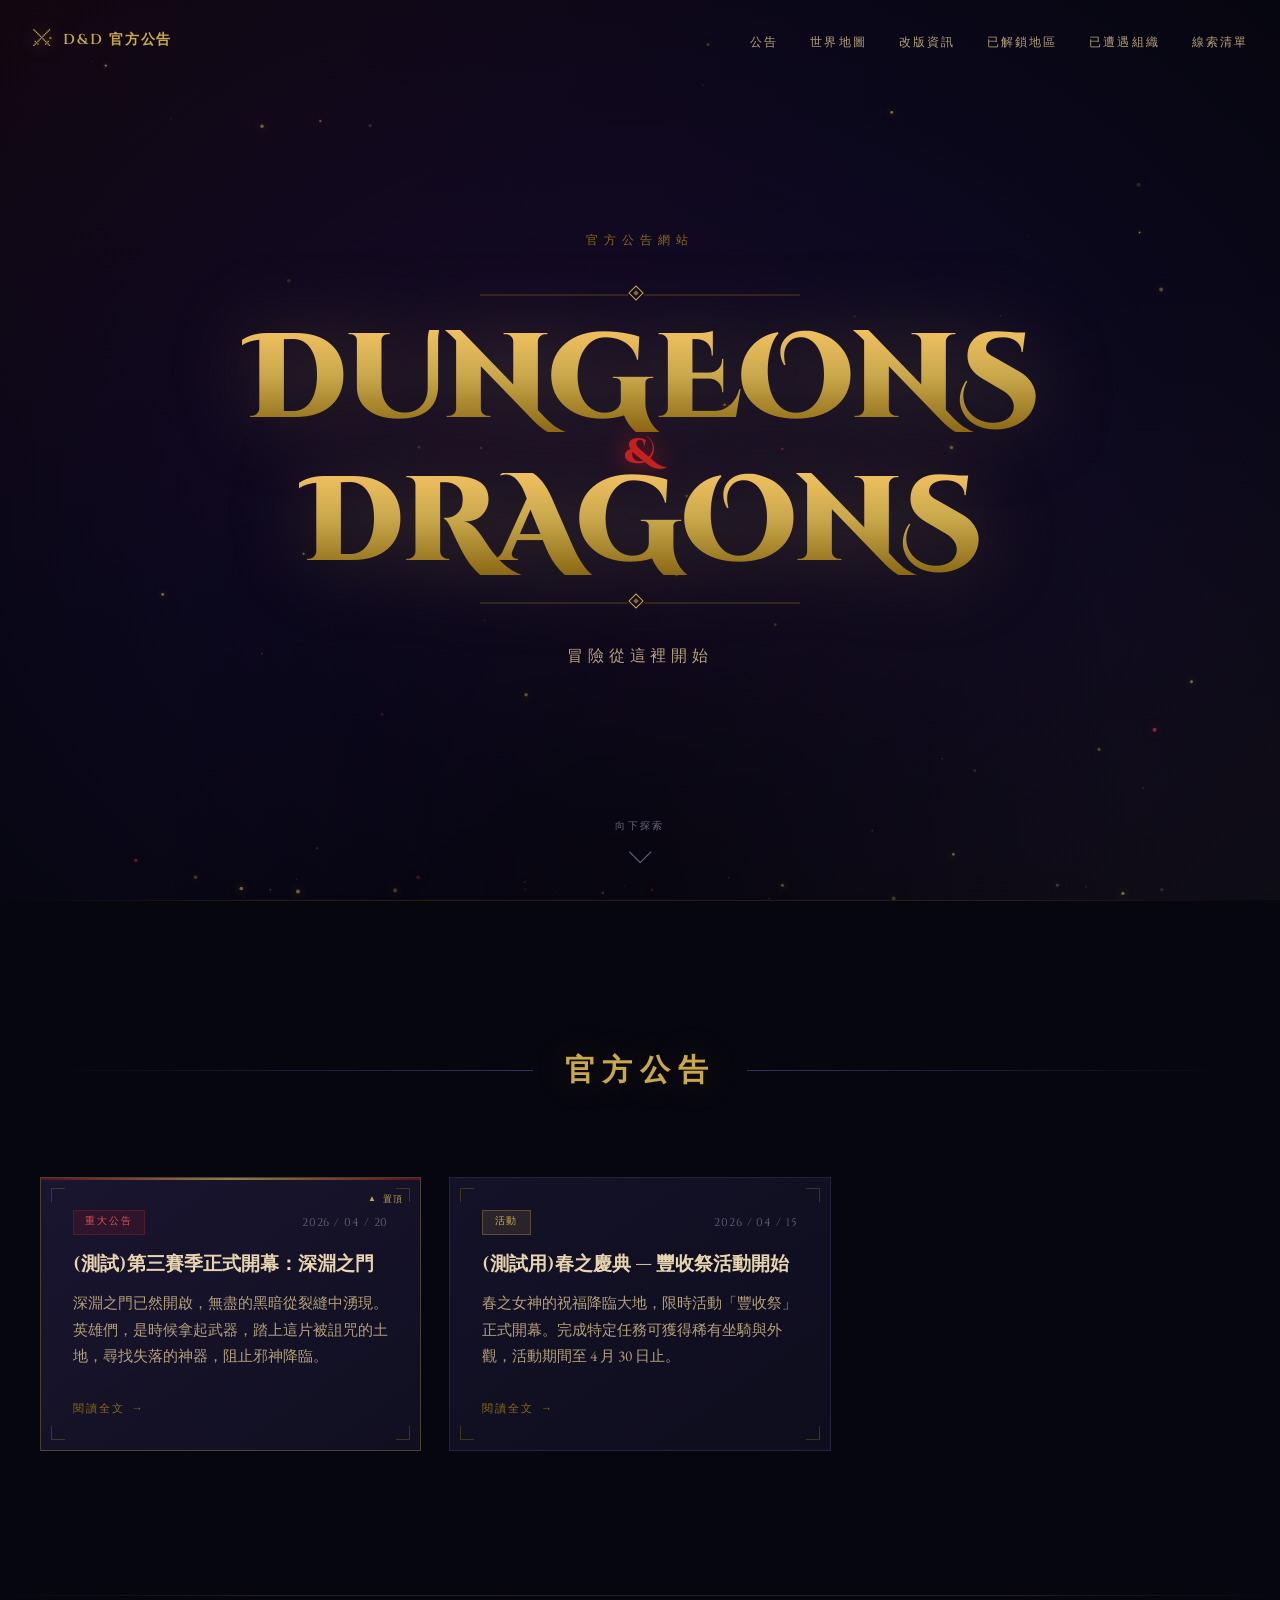
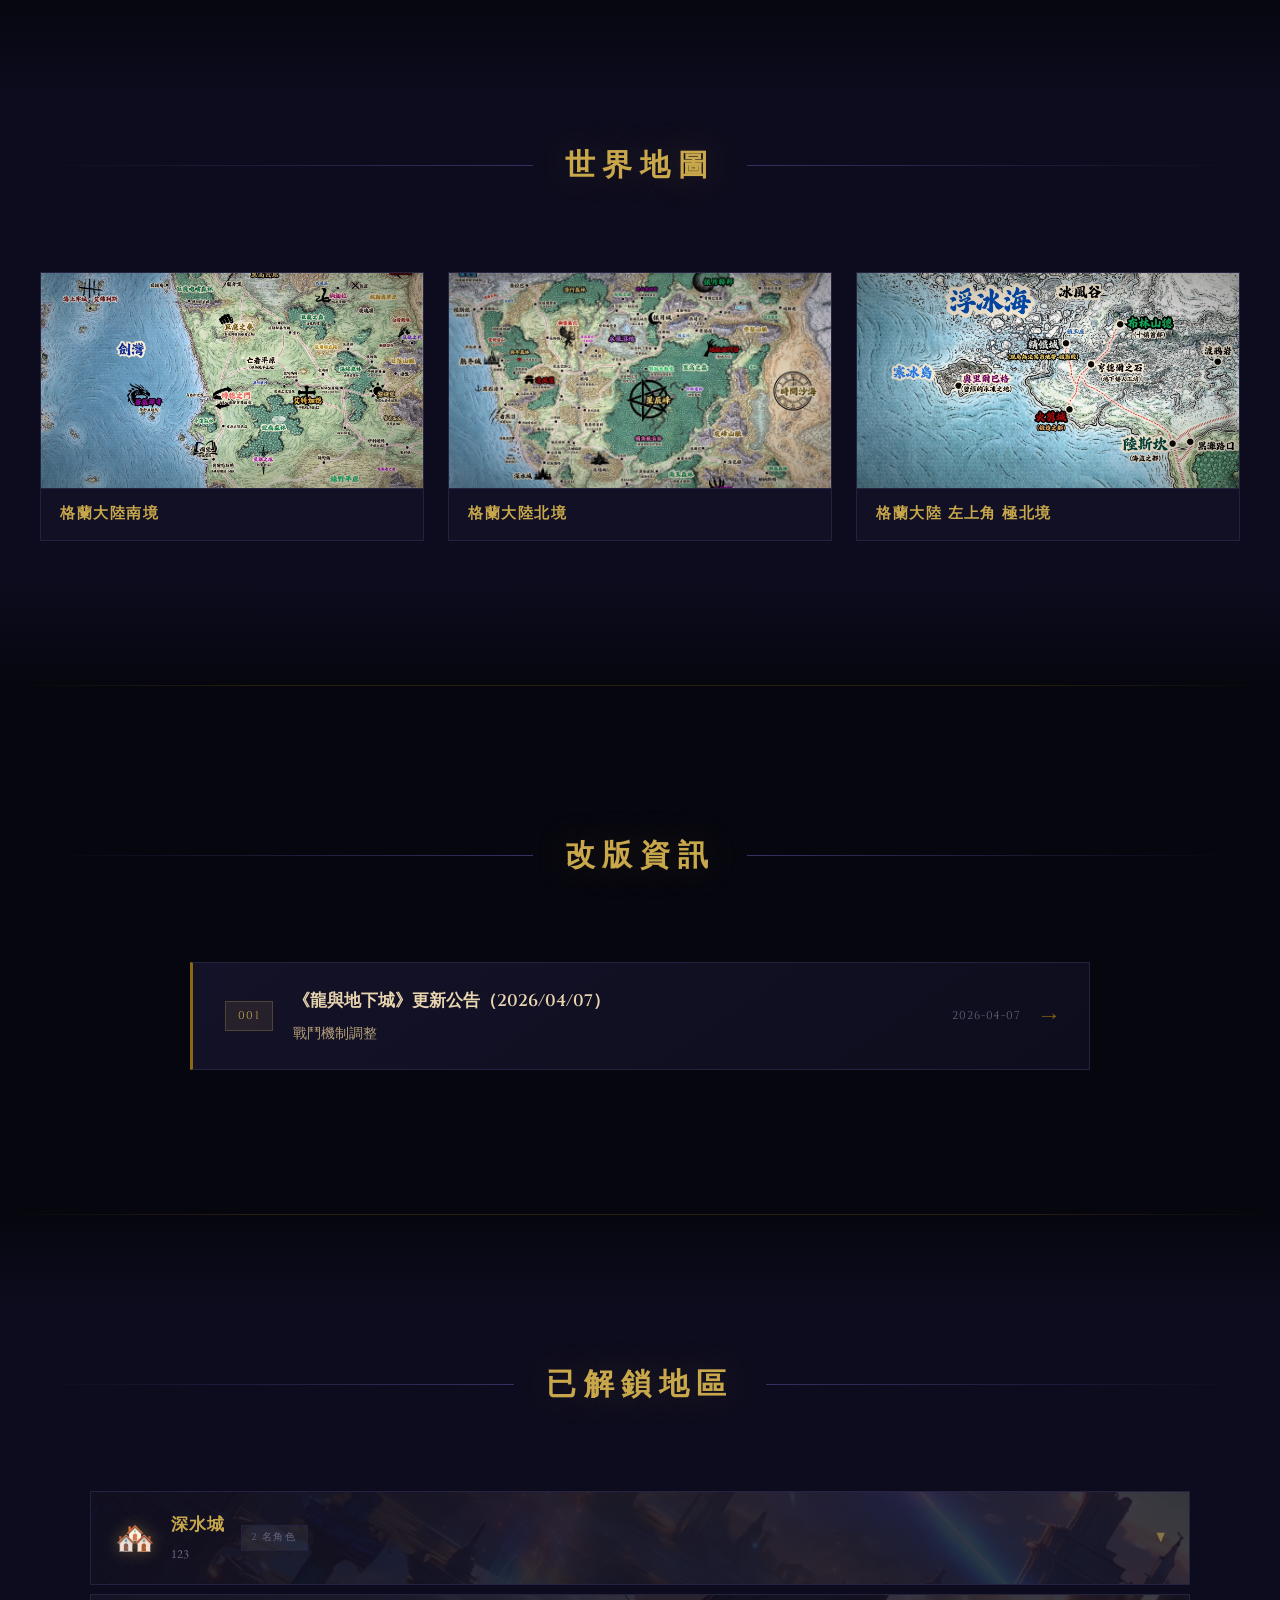
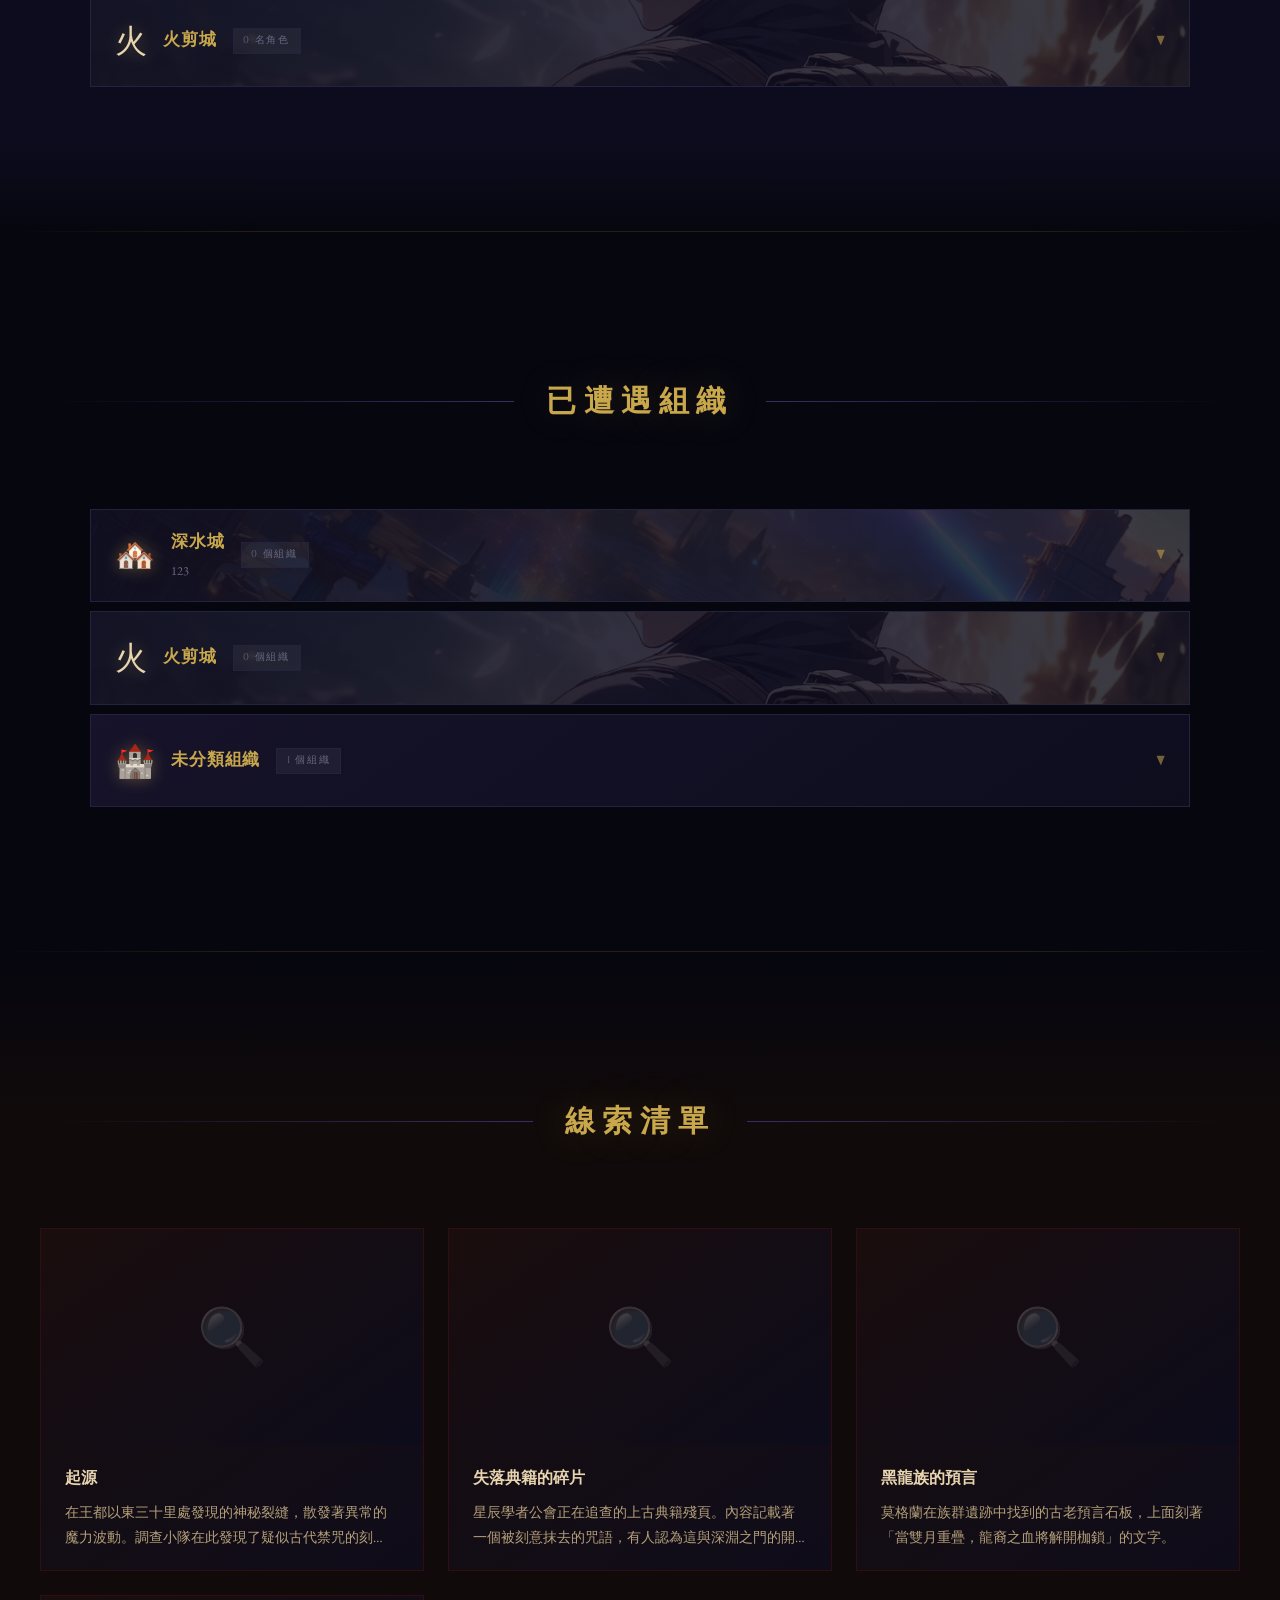
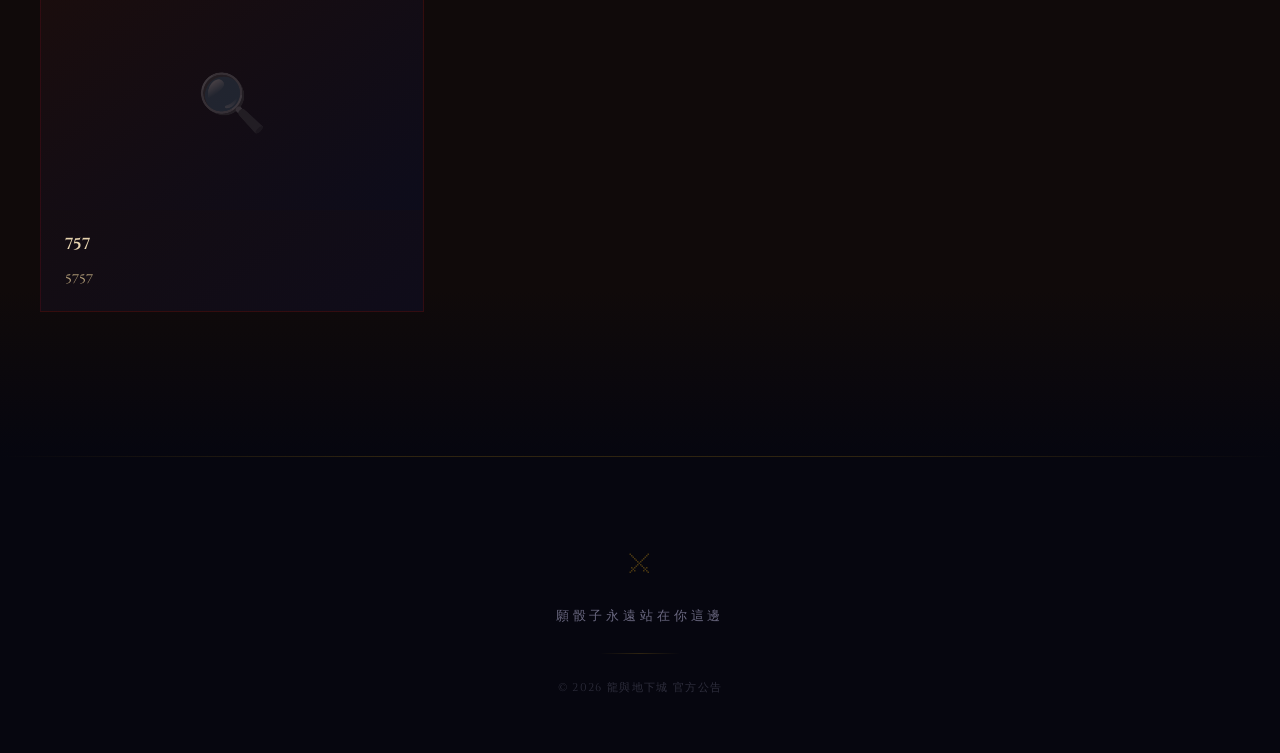
==== commit 5a94f064: "Add files via upload" ====
--- a/index.html
+++ b/index.html
@@ -21,8 +21,8 @@
         <li><a href="#announcements" onclick="closeNav()">公告</a></li>
         <li><a href="#worldmap" onclick="closeNav()">世界地圖</a></li>
         <li><a href="#patchnotes" onclick="closeNav()">改版資訊</a></li>
-        <li><a href="#characters" onclick="closeNav()">英雄名錄</a></li>
-        <li><a href="#orders" onclick="closeNav()">騎士團</a></li>
+        <li><a href="#characters" onclick="closeNav()">已解鎖地區</a></li>
+        <li><a href="#orders" onclick="closeNav()">已遭遇組織</a></li>
         <li><a href="#clues" onclick="closeNav()">線索清單</a></li>
       </ul>
       <button class="nav-hamburger" id="hamburger" onclick="toggleNav()" aria-label="選單">
@@ -97,24 +97,24 @@
       <div class="patchnotes-list" id="patchnotes-list"></div>
     </section>
 
-    <!-- 英雄名錄 -->
+    <!-- 已解鎖地區 -->
     <section id="characters" class="section section-alt">
       <div class="section-header">
         <div class="section-divider"></div>
-        <h2 class="section-title">英雄名錄</h2>
+        <h2 class="section-title">已解鎖地區</h2>
         <div class="section-divider right"></div>
       </div>
-      <div class="characters-grid" id="characters-grid"></div>
+      <div id="characters-grid"></div>
     </section>
 
-    <!-- 騎士團 -->
+    <!-- 已遭遇組織 -->
     <section id="orders" class="section">
       <div class="section-header">
         <div class="section-divider"></div>
-        <h2 class="section-title">騎士團</h2>
+        <h2 class="section-title">已遭遇組織</h2>
         <div class="section-divider right"></div>
       </div>
-      <div class="orders-ranked" id="orders-list"></div>
+      <div id="orders-list"></div>
     </section>
 
     <!-- 線索清單 -->
--- a/style.css
+++ b/style.css
@@ -240,30 +240,83 @@
 .card-link:hover::after { transform: translateX(3px); }
 
 /* =============================================
-   World Map
+   World Maps
    ============================================= */
 #map-container { max-width: 1280px; margin: 0 auto; position: relative; }
-.map-wrap {
-  border: 1px solid var(--border); overflow: hidden; position: relative; cursor: zoom-in;
-  background: var(--deep);
-}
-.map-wrap::before {
-  content: ''; position: absolute; inset: 0; z-index: 2; pointer-events: none;
-  box-shadow: inset 0 0 60px rgba(201,168,76,0.06), inset 0 0 120px rgba(0,0,0,0.4);
-}
-.map-img { width: 100%; height: auto; display: block; transition: transform 0.6s ease; }
-.map-wrap:hover .map-img { transform: scale(1.015); }
-.map-caption {
-  font-family: var(--font-heading); font-size: 0.75rem; letter-spacing: 0.2em;
-  text-transform: uppercase; color: var(--stone); text-align: center;
-  padding: 1rem; border-top: 1px solid var(--border);
-}
+.maps-grid { display: grid; grid-template-columns: repeat(auto-fill, minmax(360px, 1fr)); gap: 1.5rem; }
+.map-card { cursor: zoom-in; overflow: hidden; border: 1px solid var(--border); transition: border-color 0.3s, transform 0.35s; }
+.map-card:hover { border-color: rgba(201,168,76,0.35); transform: translateY(-3px); }
+.map-card-wrap { position: relative; aspect-ratio: 16/9; overflow: hidden; background: var(--deep); }
+.map-card-img { width: 100%; height: 100%; object-fit: cover; display: block; transition: transform 0.55s; }
+.map-card:hover .map-card-img { transform: scale(1.04); }
+.map-card-dimmer { position: absolute; inset: 0; background: radial-gradient(ellipse at center, transparent 40%, rgba(0,0,0,0.38)); pointer-events: none; }
+.map-card-foot { padding: 0.8rem 1.2rem; background: var(--surface); border-top: 1px solid var(--border); display: flex; align-items: baseline; justify-content: space-between; gap: 1rem; }
+.map-card-name { font-family: var(--font-heading); font-size: 0.92rem; font-weight: 600; color: var(--gold); letter-spacing: 0.1em; }
+.map-card-caption { font-size: 0.78rem; color: var(--stone); font-style: italic; }
 .map-placeholder {
   width: 100%; aspect-ratio: 16/9; background: linear-gradient(135deg, #151228, #0d0c1b);
   display: flex; flex-direction: column; align-items: center; justify-content: center; gap: 1rem;
   font-family: var(--font-heading); font-size: 0.85rem; letter-spacing: 0.15em;
   color: var(--stone); text-transform: uppercase; border: 1px solid var(--border);
 }
+
+/* =============================================
+   Region Accordion (Characters & Organizations)
+   ============================================= */
+.region-accordion { max-width: 1100px; margin: 0 auto; display: flex; flex-direction: column; gap: 0.6rem; }
+.region-accordion-item {
+  border: 1px solid var(--border);
+  background: linear-gradient(145deg, #16132a, #0e0d1e);
+  overflow: hidden;
+  opacity: 0; transform: translateY(20px);
+  transition: border-color 0.3s;
+}
+.region-accordion-item.visible { animation: cardReveal 0.55s cubic-bezier(0.16,1,0.3,1) forwards; }
+.region-accordion-item.open { border-color: rgba(201,168,76,0.35); }
+
+/* Header */
+.region-acc-header {
+  position: relative; min-height: 76px; display: flex; align-items: center;
+  cursor: pointer; user-select: none;
+  transition: background 0.25s;
+}
+.region-acc-header:hover { background: rgba(201,168,76,0.04); }
+.region-acc-banner { position: absolute; inset: 0; overflow: hidden; pointer-events: none; }
+.region-acc-banner img { width: 100%; height: 100%; object-fit: cover; opacity: 0.22; display: block; transition: opacity 0.3s; }
+.region-acc-header:hover .region-acc-banner img { opacity: 0.32; }
+.region-acc-dimmer { position: absolute; inset: 0; background: linear-gradient(to right, rgba(14,13,30,0.6) 0%, rgba(14,13,30,0.1) 100%); }
+.region-acc-info { position: relative; z-index: 1; flex: 1; display: flex; align-items: center; gap: 1rem; padding: 1.1rem 1.5rem; }
+.region-acc-icon { font-size: 2rem; flex-shrink: 0; filter: drop-shadow(0 0 8px rgba(201,168,76,0.4)); }
+.region-acc-name { font-family: var(--font-heading); font-size: 1.05rem; font-weight: 700; color: var(--gold); letter-spacing: 0.05em; }
+.region-acc-sub { font-size: 0.78rem; color: var(--stone); margin-top: 0.2rem; max-width: 480px; overflow: hidden; text-overflow: ellipsis; white-space: nowrap; }
+.region-acc-count { font-family: var(--font-heading); font-size: 0.62rem; letter-spacing: 0.18em; text-transform: uppercase; color: var(--stone); background: rgba(255,255,255,0.05); border: 1px solid var(--border); padding: 0.2rem 0.6rem; white-space: nowrap; flex-shrink: 0; }
+.region-acc-arrow { position: relative; z-index: 1; padding: 0 1.5rem; color: var(--gold); opacity: 0.55; font-size: 0.85rem; flex-shrink: 0; transition: transform 0.35s cubic-bezier(0.16,1,0.3,1); }
+.region-accordion-item.open .region-acc-arrow { transform: rotate(180deg); opacity: 0.9; }
+
+/* Body (grid-rows trick for smooth expand) */
+.region-acc-body { display: grid; grid-template-rows: 0fr; transition: grid-template-rows 0.4s cubic-bezier(0.16,1,0.3,1); }
+.region-acc-body > div { overflow: hidden; min-height: 0; }
+.region-accordion-item.open .region-acc-body { grid-template-rows: 1fr; }
+.acc-chars { padding: 1.5rem; border-top: 1px solid var(--border); }
+.acc-empty { color: var(--stone); font-size: 0.88rem; text-align: center; padding: 2rem 1rem; letter-spacing: 0.1em; font-family: var(--font-heading); }
+
+/* Organization cards inside accordion */
+.org-inner-list { display: flex; flex-direction: column; gap: 0; border-top: 1px solid var(--border); }
+.org-inner-card { display: grid; grid-template-columns: 72px 1fr 32px; align-items: center; gap: 1rem; padding: 1rem 1.5rem; cursor: pointer; border-bottom: 1px solid rgba(255,255,255,0.05); transition: background 0.2s; }
+.org-inner-card:hover { background: rgba(201,168,76,0.06); }
+.org-inner-card:last-child { border-bottom: none; }
+.org-inner-badge { text-align: center; }
+.org-inner-badge-img { width: 52px; height: 52px; object-fit: contain; }
+.org-inner-badge-emoji { font-size: 2rem; display: block; }
+.org-inner-name { font-family: var(--font-heading); font-size: 0.98rem; font-weight: 700; color: var(--cream); margin-bottom: 0.2rem; }
+.org-inner-motto { font-size: 0.76rem; color: var(--gold); opacity: 0.85; font-style: italic; margin-bottom: 0.2rem; }
+.org-inner-desc { font-size: 0.8rem; color: var(--stone); overflow: hidden; text-overflow: ellipsis; white-space: nowrap; max-width: 480px; }
+.org-inner-members { font-size: 0.72rem; color: var(--stone); margin-top: 0.3rem; letter-spacing: 0.08em; }
+.org-inner-arrow { color: var(--gold); opacity: 0.5; font-size: 1.2rem; text-align: right; }
+.org-inner-card:hover .org-inner-arrow { opacity: 1; }
+
+/* Legacy: keep .region-chars-grid for detail panel use */
+.region-chars-grid { display: grid; grid-template-columns: repeat(auto-fill, minmax(190px, 1fr)); gap: 1rem; }
 
 /* =============================================
    Patch Notes
@@ -346,7 +399,7 @@
    ============================================= */
 .orders-ranked { max-width: 960px; margin: 0 auto; display: flex; flex-direction: column; gap: 1.5rem; }
 .order-ranked-card {
-  display: grid; grid-template-columns: 80px 120px 1fr 44px;
+  display: grid; grid-template-columns: 80px 160px 1fr 44px;
   background: linear-gradient(135deg, #141228, #0f0e1e);
   border: 1px solid var(--border); overflow: hidden; cursor: pointer;
   transition: border-color 0.35s, box-shadow 0.35s, transform 0.35s;
@@ -367,11 +420,20 @@
 .rank-other .rank-num { color: var(--stone); }
 .order-badge-col {
   display: flex; align-items: center; justify-content: center;
-  padding: 1rem; border-right: 1px solid var(--border);
-  background: linear-gradient(145deg, #1a1635, #0d0c1b);
-}
-.order-badge-img { width: 72px; height: 72px; object-fit: contain; }
-.order-badge-emoji { font-size: 3rem; filter: drop-shadow(0 0 10px rgba(201,168,76,0.2)); }
+  padding: 0.75rem; border-right: 1px solid var(--border);
+  background: linear-gradient(145deg, #1e1a38, #0d0c1b);
+  position: relative; overflow: hidden;
+}
+.order-badge-col::before {
+  content: ''; position: absolute; inset: 0;
+  background: radial-gradient(circle at center, rgba(201,168,76,0.08) 0%, transparent 65%);
+  pointer-events: none;
+}
+.order-badge-img {
+  width: 128px; height: 128px; object-fit: contain; position: relative; z-index: 1;
+  filter: drop-shadow(0 2px 10px rgba(0,0,0,0.7)) drop-shadow(0 0 22px rgba(201,168,76,0.22));
+}
+.order-badge-emoji { font-size: 4.5rem; filter: drop-shadow(0 0 16px rgba(201,168,76,0.35)); position: relative; z-index: 1; }
 .order-info-col { padding: 1.5rem 2rem; display: flex; flex-direction: column; justify-content: center; min-width: 0; }
 .order-ranked-name { font-family: var(--font-heading); font-size: 1.2rem; font-weight: 700; color: var(--gold); margin-bottom: 0.25rem; }
 .order-ranked-motto { font-style: italic; font-size: 0.85rem; color: var(--stone); margin-bottom: 0.5rem; }
@@ -380,10 +442,16 @@
 .order-arrow-col { display: flex; align-items: center; justify-content: center; color: var(--gold-dim); font-size: 1rem; transition: transform 0.3s, color 0.3s; }
 .order-ranked-card:hover .order-arrow-col { transform: translateX(4px); color: var(--gold); }
 @media (max-width: 640px) {
-  .order-ranked-card { grid-template-columns: 60px 80px 1fr 30px; }
-  .order-rank-col { padding: 1rem 0; }
-  .rank-num { font-size: 1.5rem; }
-  .order-info-col { padding: 1rem; }
+  .order-ranked-card { grid-template-columns: 52px 68px 1fr 28px; }
+  .order-rank-col { padding: 0.75rem 0; }
+  .rank-num { font-size: 1.3rem; }
+  .order-badge-col { padding: 0.5rem; }
+  .order-badge-img { width: 48px; height: 48px; }
+  .order-badge-emoji { font-size: 2rem; }
+  .order-info-col { padding: 0.85rem 0.75rem; }
+  .order-ranked-name { font-size: 1rem; }
+  .order-ranked-motto { font-size: 0.78rem; }
+  .order-arrow-col { font-size: 0.8rem; }
 }
 
 /* =============================================
@@ -459,8 +527,8 @@
 .detail-close-btn:hover { color: var(--parchment); }
 
 /* Detail content types */
-.detail-hero-img { width: 100%; max-height: 380px; overflow: hidden; position: relative; }
-.detail-hero-img img { width: 100%; height: 380px; object-fit: cover; object-position: top; display: block; }
+.detail-hero-img { width: 100%; max-height: 520px; overflow: hidden; position: relative; }
+.detail-hero-img img { width: 100%; height: 520px; object-fit: cover; object-position: center 20%; display: block; }
 .detail-hero-img::after { content: ''; position: absolute; bottom: 0; left: 0; right: 0; height: 120px; background: linear-gradient(to bottom, transparent, #0a091c); }
 .detail-portrait-placeholder {
   width: 100%; height: 300px;
@@ -492,24 +560,49 @@
 .order-rank-display { font-family: var(--font-heading); font-size: 0.68rem; letter-spacing: 0.2em; color: var(--gold-dim); text-transform: uppercase; margin-bottom: 0.3rem; }
 .order-motto-display { font-style: italic; color: var(--parchment-dim); padding-left: 1rem; border-left: 2px solid var(--crimson-mid); margin-bottom: 1rem; }
 .detail-section-title { font-family: var(--font-heading); font-size: 0.88rem; font-weight: 700; color: var(--gold-dim); letter-spacing: 0.2em; text-transform: uppercase; margin-bottom: 1rem; }
-.members-list { display: flex; flex-direction: column; gap: 0.6rem; }
+.members-scroll {
+  display: flex; gap: 1rem; overflow-x: auto; padding: 0.5rem 0.25rem 1.25rem;
+  -webkit-overflow-scrolling: touch; cursor: grab;
+  scrollbar-width: thin; scrollbar-color: rgba(201,168,76,0.22) transparent;
+}
+.members-scroll::-webkit-scrollbar { height: 3px; }
+.members-scroll::-webkit-scrollbar-thumb { background: rgba(201,168,76,0.22); border-radius: 2px; }
+.members-scroll.dragging { cursor: grabbing; user-select: none; }
 .member-card {
-  background: var(--surface); border: 1px solid var(--border); border-radius: 4px;
-  padding: 0.85rem 1rem; display: flex; align-items: center; gap: 1rem;
-  cursor: pointer; transition: border-color 0.2s, transform 0.2s;
-}
-.member-card:hover { border-color: rgba(201,168,76,0.3); transform: translateX(4px); }
-.member-avatar { width: 46px; height: 46px; border-radius: 4px; object-fit: cover; flex-shrink: 0; }
+  flex: 0 0 148px;
+  background: linear-gradient(160deg, #1c1932, #0f0e1d);
+  border: 1px solid var(--border); border-radius: 8px;
+  padding: 1.35rem 1rem 1rem; display: flex; flex-direction: column; align-items: center; gap: 0.55rem;
+  cursor: pointer; transition: border-color 0.25s, transform 0.25s, box-shadow 0.25s; text-align: center;
+}
+.member-card:hover { border-color: rgba(201,168,76,0.38); transform: translateY(-4px); box-shadow: 0 12px 32px rgba(0,0,0,0.55); }
+.member-avatar { width: 68px; height: 68px; border-radius: 50%; object-fit: cover; border: 2px solid var(--border-light); flex-shrink: 0; }
 .member-avatar-placeholder {
-  width: 46px; height: 46px; border-radius: 4px;
-  background: var(--surface-light); display: flex; align-items: center; justify-content: center;
-  font-family: var(--font-heading); font-size: 1.2rem; color: var(--gold-dim); flex-shrink: 0;
-}
-.member-info { flex: 1; min-width: 0; }
-.member-name { font-family: var(--font-heading); font-size: 0.95rem; font-weight: 600; color: var(--parchment); }
-.member-role { font-size: 0.8rem; color: var(--stone); }
-.member-arrow { color: var(--gold-dim); font-size: 0.9rem; transition: transform 0.2s; flex-shrink: 0; }
-.member-card:hover .member-arrow { transform: translateX(3px); }
+  width: 68px; height: 68px; border-radius: 50%;
+  background: linear-gradient(135deg, var(--surface-light), var(--surface));
+  border: 2px solid var(--border-light);
+  display: flex; align-items: center; justify-content: center;
+  font-family: var(--font-heading); font-size: 1.4rem; color: var(--gold-dim); flex-shrink: 0;
+}
+.member-name { font-family: var(--font-heading); font-size: 0.85rem; font-weight: 600; color: var(--parchment); line-height: 1.3; }
+.member-role-badge { font-family: var(--font-heading); font-size: 0.56rem; letter-spacing: 0.13em; text-transform: uppercase; padding: 0.2rem 0.55rem; border-radius: 3px; }
+.role-leader { background: rgba(201,168,76,0.14); color: var(--gold);    border: 1px solid rgba(201,168,76,0.38); }
+.role-deputy { background: rgba(168,170,181,0.1);  color: #b8bac6;       border: 1px solid rgba(168,170,181,0.3); }
+.role-core   { background: rgba(205,127,50,0.12);  color: #d4924a;       border: 1px solid rgba(205,127,50,0.3); }
+.role-member { background: rgba(106,104,128,0.1);  color: var(--stone);  border: 1px solid rgba(106,104,128,0.22); }
+.member-class-tag { font-size: 0.74rem; color: var(--parchment-dim); opacity: 0.6; }
+
+/* Member nav */
+.member-swipe-nav { display: flex; align-items: center; gap: 0.45rem; }
+.member-nav-btn {
+  background: none; border: 1px solid var(--border); color: var(--gold-dim);
+  width: 30px; height: 30px; border-radius: 4px; cursor: pointer;
+  font-size: 1.25rem; display: flex; align-items: center; justify-content: center;
+  transition: border-color 0.2s, color 0.2s; padding: 0; line-height: 1; font-family: inherit;
+}
+.member-nav-btn:hover:not(.disabled) { border-color: var(--gold); color: var(--gold); }
+.member-nav-btn.disabled { opacity: 0.2; cursor: default; pointer-events: none; }
+.member-nav-pos { font-family: var(--font-heading); font-size: 0.68rem; color: var(--stone); letter-spacing: 0.06em; min-width: 38px; text-align: center; white-space: nowrap; }
 
 /* Clue detail */
 .detail-clue-img { width: 100%; max-height: 420px; object-fit: cover; display: block; }
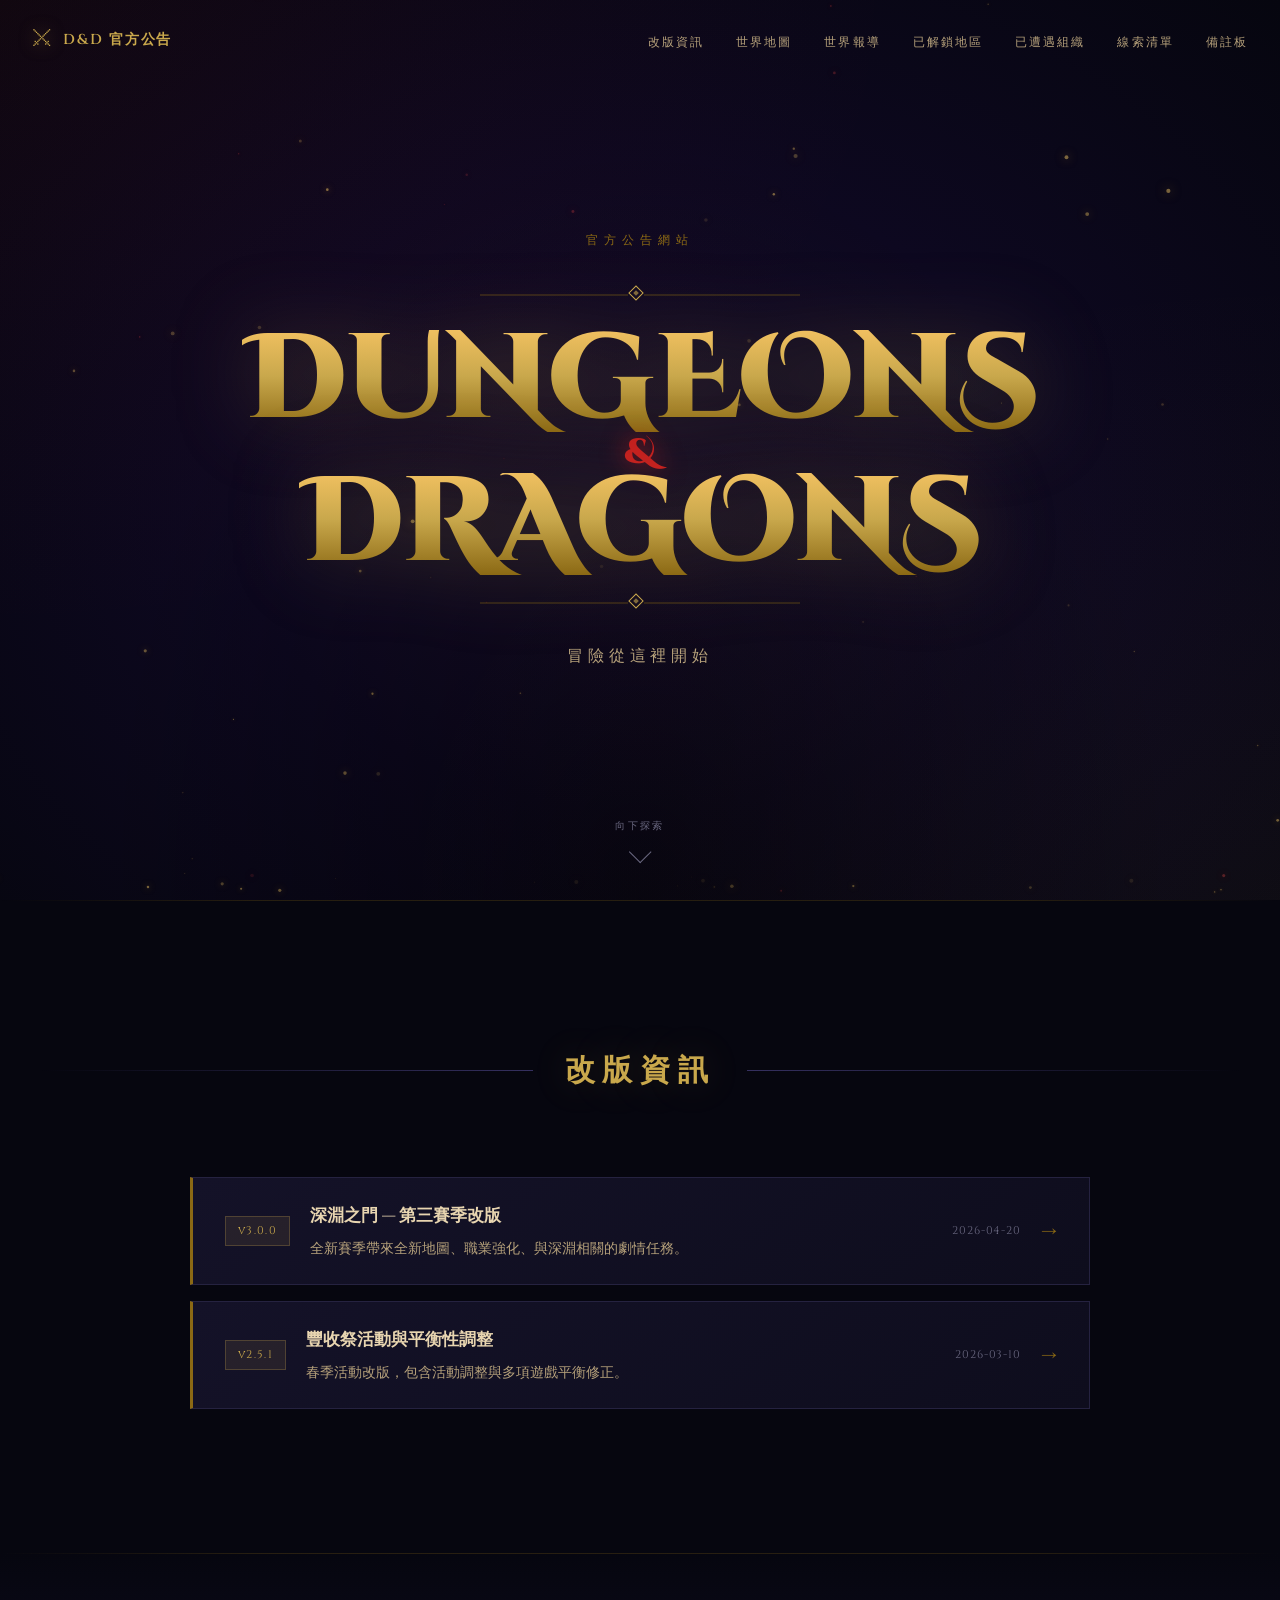
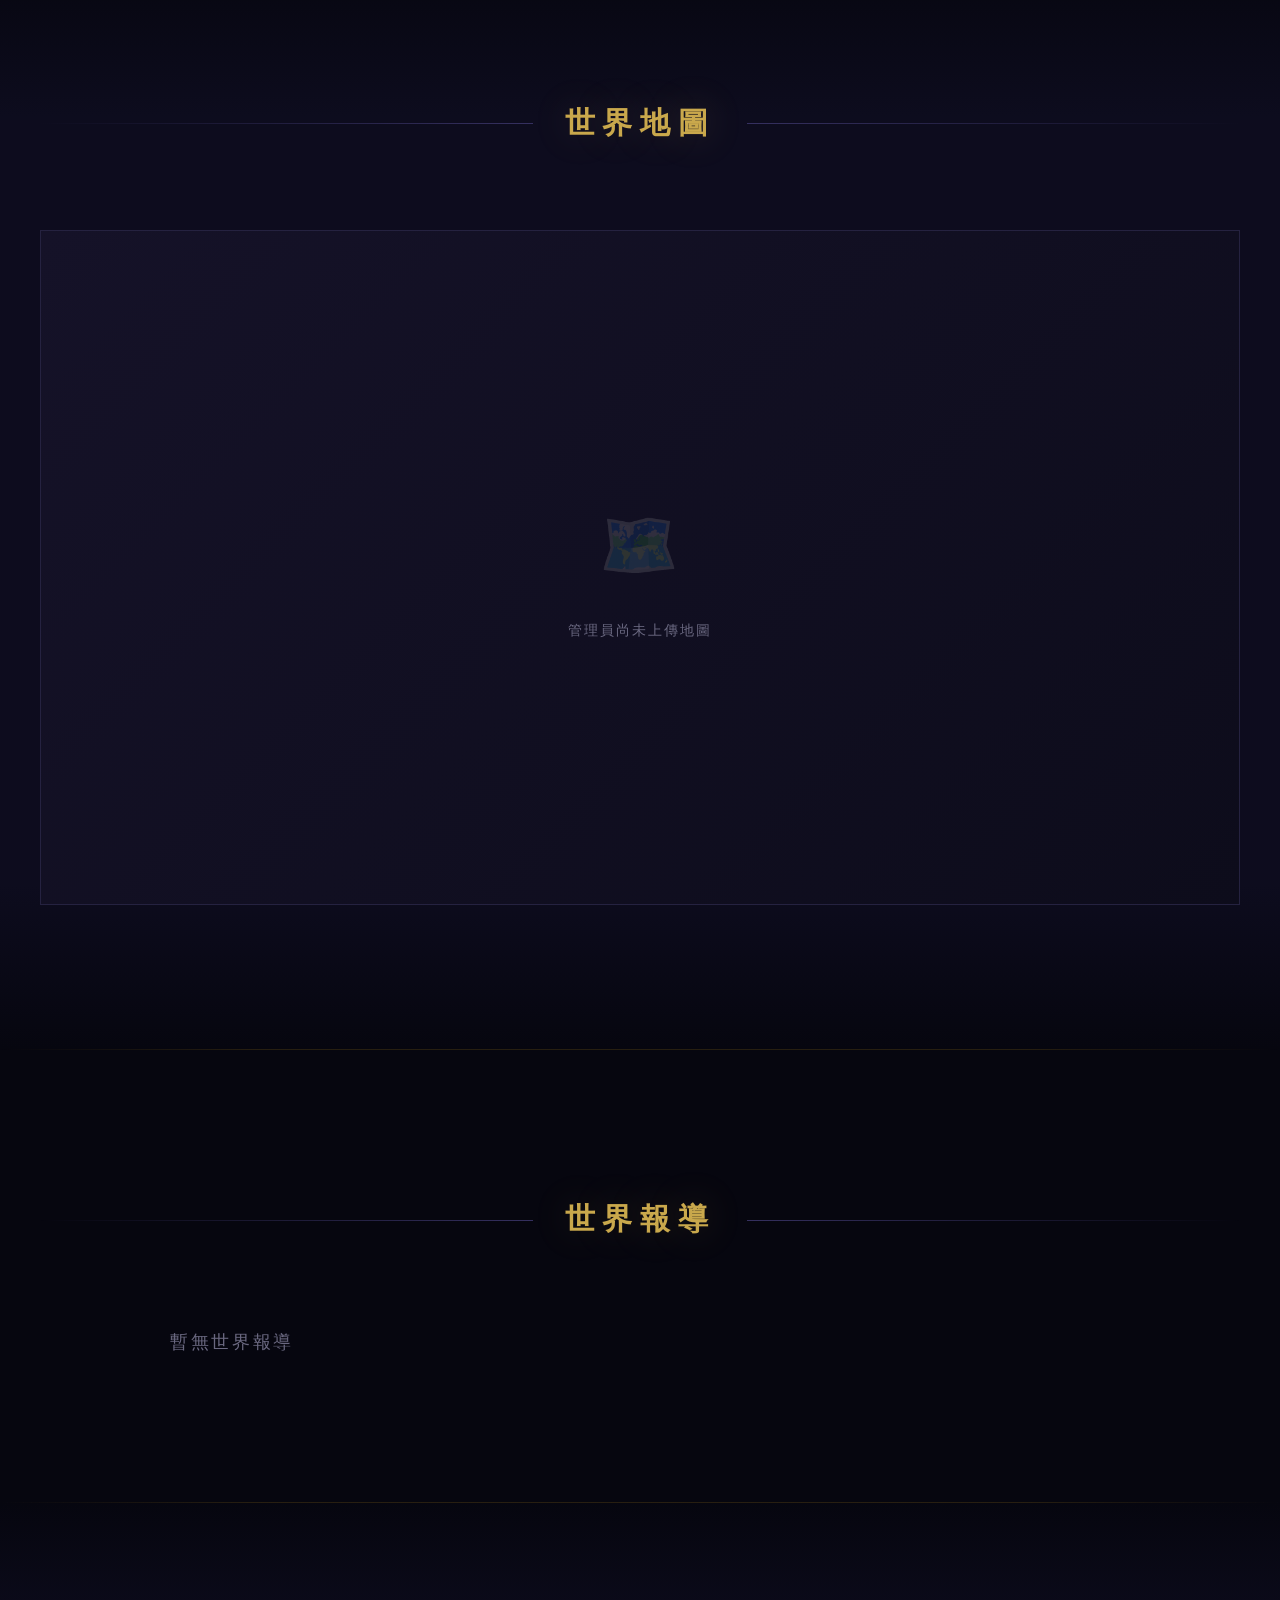
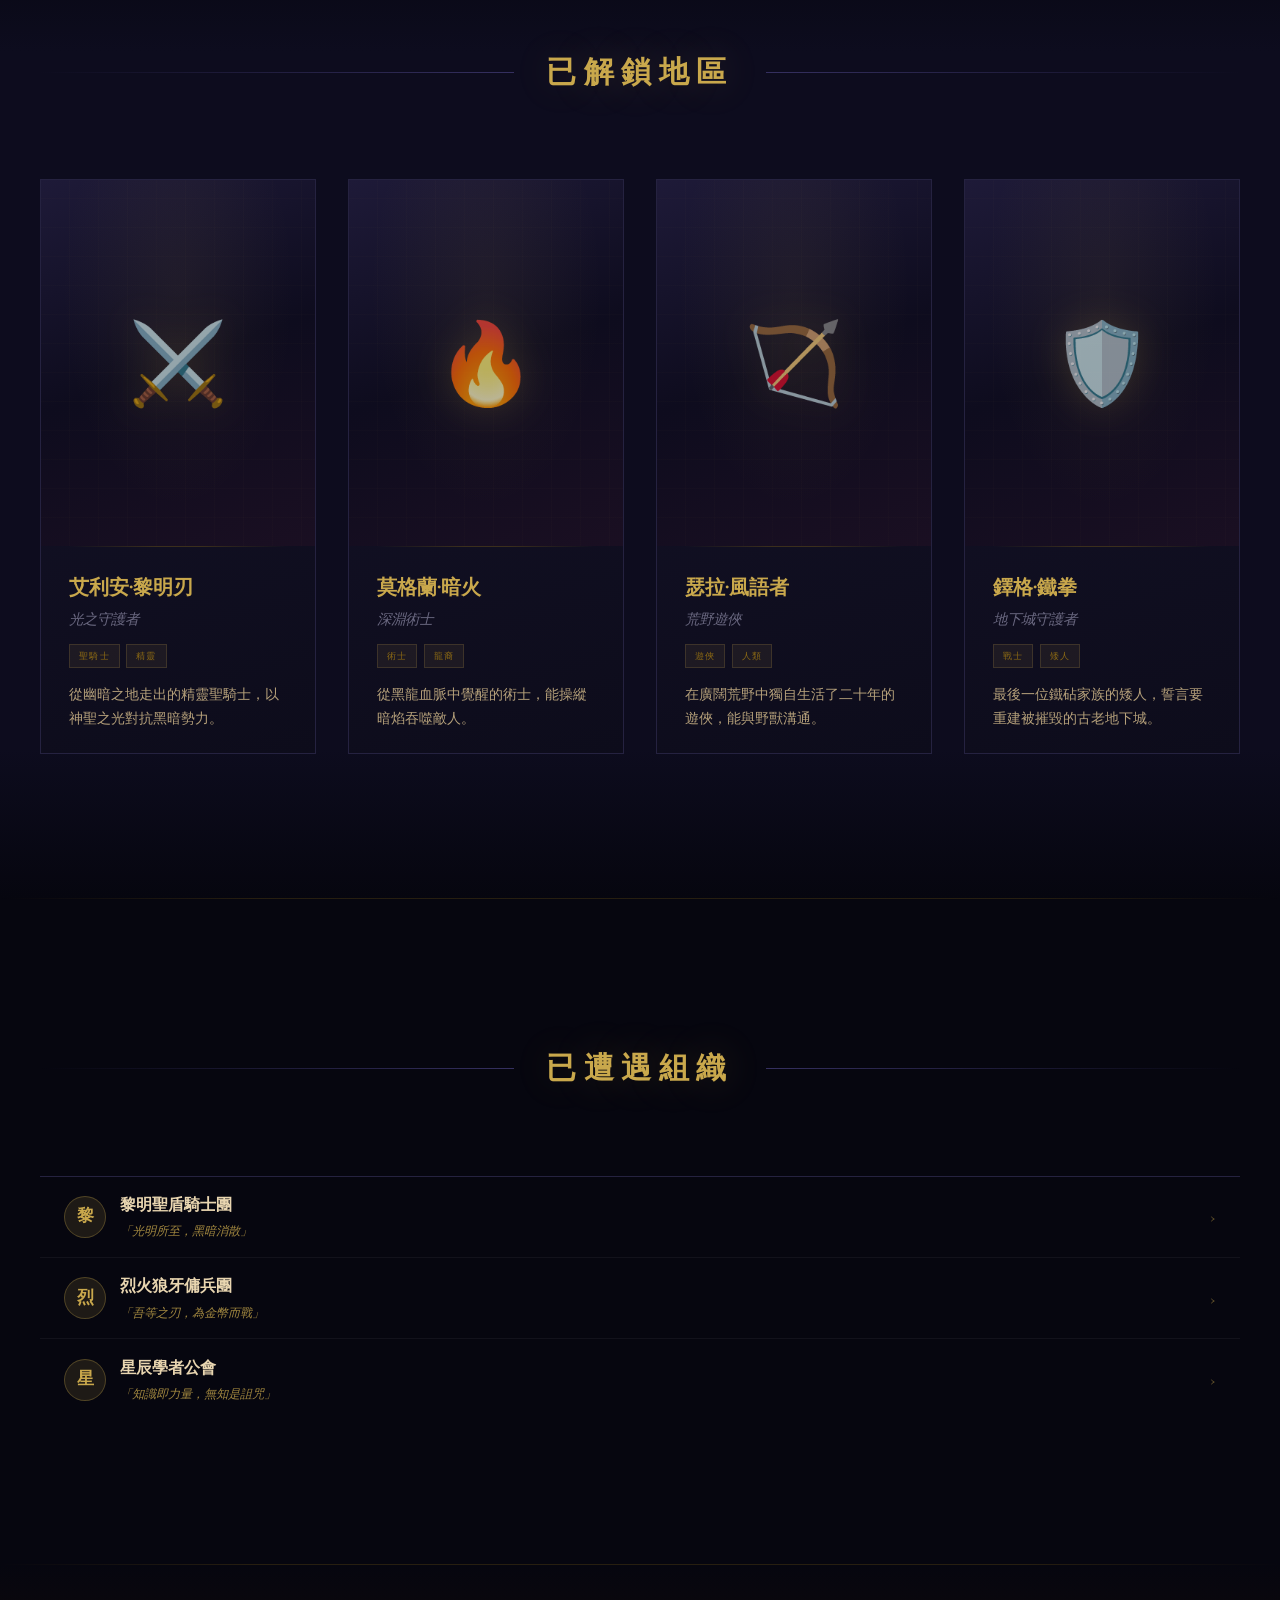
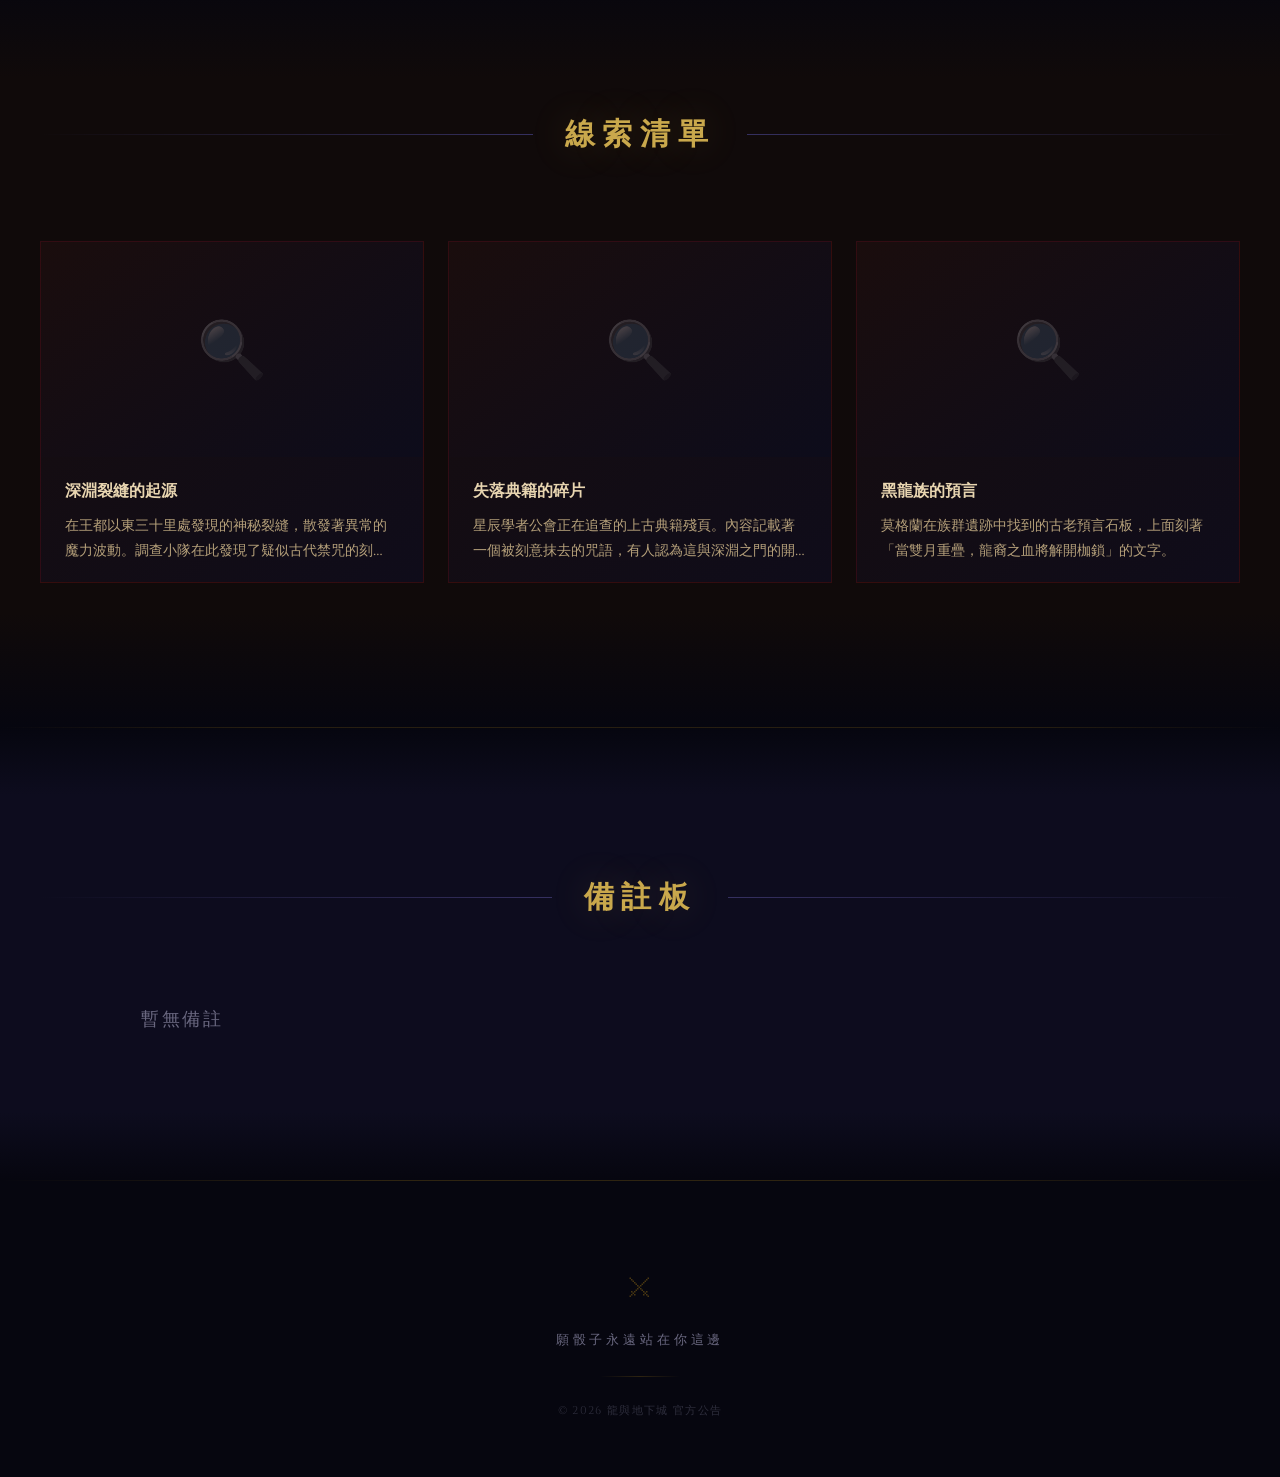
==== commit b709b3fb: "Add files via upload" ====
--- a/index.html
+++ b/index.html
@@ -18,12 +18,13 @@
         <span class="nav-logo-text">D&amp;D 官方公告</span>
       </div>
       <ul class="nav-links" id="nav-links">
-        <li><a href="#announcements" onclick="closeNav()">公告</a></li>
+        <li><a href="#patchnotes" onclick="closeNav()">改版資訊</a></li>
         <li><a href="#worldmap" onclick="closeNav()">世界地圖</a></li>
-        <li><a href="#patchnotes" onclick="closeNav()">改版資訊</a></li>
+        <li><a href="#worldreports" onclick="closeNav()">世界報導</a></li>
         <li><a href="#characters" onclick="closeNav()">已解鎖地區</a></li>
         <li><a href="#orders" onclick="closeNav()">已遭遇組織</a></li>
         <li><a href="#clues" onclick="closeNav()">線索清單</a></li>
+        <li><a href="#notes" onclick="closeNav()">備註板</a></li>
       </ul>
       <button class="nav-hamburger" id="hamburger" onclick="toggleNav()" aria-label="選單">
         <span></span><span></span><span></span>
@@ -67,14 +68,14 @@
 
   <main>
 
-    <!-- 公告 -->
-    <section id="announcements" class="section">
+    <!-- 改版資訊 -->
+    <section id="patchnotes" class="section">
       <div class="section-header">
         <div class="section-divider"></div>
-        <h2 class="section-title">官方公告</h2>
+        <h2 class="section-title">改版資訊</h2>
         <div class="section-divider right"></div>
       </div>
-      <div class="announcements-grid" id="announcements-grid"></div>
+      <div class="patchnotes-list" id="patchnotes-list"></div>
     </section>
 
     <!-- 世界地圖 -->
@@ -87,14 +88,14 @@
       <div id="map-container"></div>
     </section>
 
-    <!-- 改版資訊 -->
-    <section id="patchnotes" class="section">
+    <!-- 世界報導 -->
+    <section id="worldreports" class="section">
       <div class="section-header">
         <div class="section-divider"></div>
-        <h2 class="section-title">改版資訊</h2>
+        <h2 class="section-title">世界報導</h2>
         <div class="section-divider right"></div>
       </div>
-      <div class="patchnotes-list" id="patchnotes-list"></div>
+      <div class="reports-grid" id="reports-grid"></div>
     </section>
 
     <!-- 已解鎖地區 -->
@@ -127,6 +128,16 @@
       <div class="clues-grid" id="clues-grid"></div>
     </section>
 
+    <!-- 備註板 -->
+    <section id="notes" class="section section-alt">
+      <div class="section-header">
+        <div class="section-divider"></div>
+        <h2 class="section-title">備註板</h2>
+        <div class="section-divider right"></div>
+      </div>
+      <div class="notes-grid" id="notes-grid"></div>
+    </section>
+
   </main>
 
   <footer id="footer">
--- a/style.css
+++ b/style.css
@@ -286,7 +286,15 @@
 .region-acc-header:hover .region-acc-banner img { opacity: 0.32; }
 .region-acc-dimmer { position: absolute; inset: 0; background: linear-gradient(to right, rgba(14,13,30,0.6) 0%, rgba(14,13,30,0.1) 100%); }
 .region-acc-info { position: relative; z-index: 1; flex: 1; display: flex; align-items: center; gap: 1rem; padding: 1.1rem 1.5rem; }
-.region-acc-icon { font-size: 2rem; flex-shrink: 0; filter: drop-shadow(0 0 8px rgba(201,168,76,0.4)); }
+/* Circular icons (replace emoji) */
+.reg-acc-circ, .org-circ, .sub-circ { border-radius: 50%; object-fit: cover; flex-shrink: 0; border: 1px solid rgba(201,168,76,0.3); display: block; }
+.reg-acc-circ { width: 40px; height: 40px; }
+.org-circ { width: 42px; height: 42px; }
+.sub-circ { width: 36px; height: 36px; }
+.reg-acc-circ.ph, .org-circ.ph, .sub-circ.ph { background: rgba(201,168,76,0.12); display: flex; align-items: center; justify-content: center; font-family: var(--font-heading); font-weight: 700; color: var(--gold); }
+.reg-acc-circ.ph { font-size: 1rem; }
+.org-circ.ph { font-size: 1.05rem; }
+.sub-circ.ph { font-size: 0.85rem; }
 .region-acc-name { font-family: var(--font-heading); font-size: 1.05rem; font-weight: 700; color: var(--gold); letter-spacing: 0.05em; }
 .region-acc-sub { font-size: 0.78rem; color: var(--stone); margin-top: 0.2rem; max-width: 480px; overflow: hidden; text-overflow: ellipsis; white-space: nowrap; }
 .region-acc-count { font-family: var(--font-heading); font-size: 0.62rem; letter-spacing: 0.18em; text-transform: uppercase; color: var(--stone); background: rgba(255,255,255,0.05); border: 1px solid var(--border); padding: 0.2rem 0.6rem; white-space: nowrap; flex-shrink: 0; }
@@ -315,8 +323,47 @@
 .org-inner-arrow { color: var(--gold); opacity: 0.5; font-size: 1.2rem; text-align: right; }
 .org-inner-card:hover .org-inner-arrow { opacity: 1; }
 
+/* Sub-organizations in order detail panel */
+.suborgs-list { display: flex; flex-direction: column; gap: 0.5rem; }
+.suborg-card { display: flex; align-items: center; gap: 1rem; padding: 0.75rem 1rem; border: 1px solid var(--border); cursor: pointer; transition: background 0.2s, border-color 0.2s; }
+.suborg-card:hover { background: rgba(201,168,76,0.06); border-color: rgba(201,168,76,0.25); }
+.suborg-icon { font-size: 1.6rem; flex-shrink: 0; }
+.suborg-info { flex: 1; min-width: 0; }
+.suborg-name { font-family: var(--font-heading); font-size: 0.95rem; font-weight: 700; color: var(--cream); }
+.suborg-meta { font-size: 0.78rem; color: var(--stone); margin-top: 0.15rem; }
+.suborg-arrow { color: var(--gold); opacity: 0.5; font-size: 1.3rem; flex-shrink: 0; transition: opacity 0.2s; }
+.suborg-card:hover .suborg-arrow { opacity: 1; }
+
 /* Legacy: keep .region-chars-grid for detail panel use */
 .region-chars-grid { display: grid; grid-template-columns: repeat(auto-fill, minmax(190px, 1fr)); gap: 1rem; }
+
+/* Org category accordion (inside region accordion) */
+.org-cat-list { display: flex; flex-direction: column; border-top: 1px solid var(--border); }
+.org-cat-item { border-bottom: 1px solid rgba(255,255,255,0.05); }
+.org-cat-item:last-child { border-bottom: none; }
+.org-cat-header { display: flex; align-items: center; gap: 0.9rem; padding: 0.9rem 1.5rem; cursor: pointer; transition: background 0.2s; }
+.org-cat-header:hover { background: rgba(201,168,76,0.05); }
+.org-cat-info { flex: 1; min-width: 0; }
+.org-cat-name { font-family: var(--font-heading); font-size: 1rem; font-weight: 700; color: var(--cream); }
+.org-cat-motto { font-size: 0.76rem; color: var(--gold); opacity: 0.8; font-style: italic; margin-top: 0.15rem; }
+.org-cat-arr { color: var(--gold); opacity: 0.5; font-size: 0.9rem; flex-shrink: 0; transition: transform 0.3s; }
+.org-cat-item.has-kids .org-cat-item.open .org-cat-arr { transform: rotate(180deg); }
+.org-cat-item.open .org-cat-arr { transform: rotate(180deg); opacity: 0.9; }
+/* Body expand */
+.org-cat-body { display: grid; grid-template-rows: 0fr; transition: grid-template-rows 0.35s cubic-bezier(0.16,1,0.3,1); }
+.org-cat-body > div { overflow: hidden; min-height: 0; }
+.org-cat-item.open .org-cat-body { grid-template-rows: 1fr; }
+/* Sub-org list */
+.sub-org-list { display: flex; flex-direction: column; background: rgba(0,0,0,0.18); }
+.sub-org-item { display: flex; align-items: center; gap: 1rem; padding: 0.85rem 1.5rem 0.85rem 2.2rem; cursor: pointer; border-top: 1px solid rgba(255,255,255,0.04); transition: background 0.2s; }
+.sub-org-item:hover { background: rgba(201,168,76,0.07); }
+.sub-rank { font-family: var(--font-heading); font-size: 2.4rem; font-weight: 900; color: var(--gold); line-height: 1; min-width: 2.5rem; text-align: right; flex-shrink: 0; }
+.sub-org-info { flex: 1; min-width: 0; }
+.sub-org-name { font-family: var(--font-heading); font-size: 0.95rem; font-weight: 700; color: var(--cream); }
+.sub-org-motto { font-size: 0.74rem; color: var(--gold); opacity: 0.8; margin-top: 0.1rem; font-style: italic; }
+.sub-org-meta { font-size: 0.72rem; color: var(--stone); margin-top: 0.15rem; }
+.sub-org-arrow { color: var(--gold); opacity: 0.45; font-size: 1.3rem; flex-shrink: 0; transition: opacity 0.2s; }
+.sub-org-item:hover .sub-org-arrow { opacity: 1; }
 
 /* =============================================
    Patch Notes
@@ -483,6 +530,92 @@
 .clue-desc { font-size: 0.88rem; color: var(--parchment-dim); display: -webkit-box; -webkit-line-clamp: 2; -webkit-box-orient: vertical; overflow: hidden; }
 
 /* =============================================
+   Compact Character Grid (inside accordion)
+   ============================================= */
+.chr-compact-grid {
+  display: grid;
+  grid-template-columns: repeat(auto-fill, minmax(88px, 1fr));
+  gap: 0.5rem;
+  padding: 1rem 1.25rem;
+  border-top: 1px solid var(--border);
+}
+.chr-mini-card {
+  display: flex; flex-direction: column; align-items: center; gap: 0.3rem;
+  cursor: pointer; padding: 0.6rem 0.4rem;
+  background: rgba(255,255,255,0.02);
+  border: 1px solid transparent;
+  transition: border-color 0.2s, background 0.2s;
+  text-align: center;
+}
+.chr-mini-card:hover { border-color: rgba(201,168,76,0.3); background: rgba(201,168,76,0.05); }
+.chr-mini-avatar {
+  width: 54px; height: 54px; border-radius: 50%; overflow: hidden;
+  border: 1.5px solid var(--border-light); flex-shrink: 0;
+}
+.chr-mini-avatar img { width: 100%; height: 100%; object-fit: cover; display: block; }
+.chr-mini-avatar-ph {
+  width: 54px; height: 54px; border-radius: 50%;
+  background: rgba(201,168,76,0.12); border: 1.5px solid var(--border-light);
+  display: flex; align-items: center; justify-content: center;
+  font-family: var(--font-heading); font-size: 1.1rem; font-weight: 700; color: var(--gold);
+}
+.chr-mini-name {
+  font-family: var(--font-heading); font-size: 0.72rem; font-weight: 700;
+  color: var(--parchment); line-height: 1.3;
+  overflow: hidden; text-overflow: ellipsis; white-space: nowrap; max-width: 100%;
+}
+.chr-mini-title { font-size: 0.6rem; color: var(--stone); font-style: italic; }
+
+/* =============================================
+   World Reports
+   ============================================= */
+.reports-grid {
+  max-width: 1280px; margin: 0 auto;
+  display: grid; grid-template-columns: repeat(auto-fill, minmax(300px, 1fr)); gap: 1.5rem;
+}
+.report-card {
+  background: linear-gradient(145deg, #141228, #0e0d1d);
+  border: 1px solid var(--border); overflow: hidden; cursor: pointer;
+  transition: transform 0.4s cubic-bezier(0.16,1,0.3,1), box-shadow 0.4s, border-color 0.3s;
+  opacity: 0; transform: translateY(24px);
+}
+.report-card.visible { animation: cardReveal 0.65s ease forwards; }
+.report-card:hover { transform: translateY(-6px); border-color: rgba(201,168,76,0.3); box-shadow: 0 20px 60px rgba(0,0,0,0.55); }
+.report-card-img { width: 100%; aspect-ratio: 16/9; overflow: hidden; background: var(--deep); }
+.report-card-img img { width: 100%; height: 100%; object-fit: cover; display: block; transition: transform 0.55s; }
+.report-card:hover .report-card-img img { transform: scale(1.04); }
+.report-body { padding: 1.4rem 1.6rem; }
+.report-title { font-family: var(--font-heading); font-size: 1.1rem; font-weight: 700; color: var(--gold); margin-bottom: 0.35rem; line-height: 1.4; }
+.report-subtitle { font-style: italic; font-size: 0.88rem; color: var(--parchment-dim); margin-bottom: 0.65rem; }
+.report-excerpt { font-size: 0.88rem; color: var(--stone); line-height: 1.65; display: -webkit-box; -webkit-line-clamp: 3; -webkit-box-orient: vertical; overflow: hidden; margin-bottom: 0.65rem; }
+.report-date { font-family: var(--font-heading); font-size: 0.65rem; letter-spacing: 0.12em; color: var(--stone); opacity: 0.7; }
+
+/* =============================================
+   Notes
+   ============================================= */
+.notes-grid {
+  max-width: 1280px; margin: 0 auto;
+  display: grid; grid-template-columns: repeat(auto-fill, minmax(280px, 1fr)); gap: 1.25rem;
+}
+.note-card {
+  background: linear-gradient(145deg, #15122a, #0e0d1d);
+  border: 1px solid rgba(201,168,76,0.18); overflow: hidden;
+  opacity: 0; transform: translateY(24px);
+  transition: border-color 0.3s, box-shadow 0.3s;
+}
+.note-card.visible { animation: cardReveal 0.65s ease forwards; }
+.note-card:hover { border-color: rgba(201,168,76,0.38); box-shadow: 0 12px 40px rgba(0,0,0,0.5); }
+.note-img-wrap { width: 100%; overflow: hidden; }
+.note-img { width: 100%; display: block; max-height: 260px; object-fit: cover; transition: transform 0.5s; }
+.note-card:hover .note-img { transform: scale(1.03); }
+.note-body { padding: 1.5rem 1.75rem; }
+.note-title {
+  font-family: var(--font-heading); font-size: 1.3rem; font-weight: 700;
+  color: var(--gold); margin-bottom: 0.75rem; line-height: 1.35; letter-spacing: 0.03em;
+}
+.note-content { font-family: var(--font-body); font-size: 1rem; color: var(--parchment-dim); line-height: 1.8; }
+
+/* =============================================
    Footer
    ============================================= */
 #footer { position: relative; background: var(--obsidian); padding: 5.5rem 2.5rem 3.5rem; text-align: center; z-index: 1; }
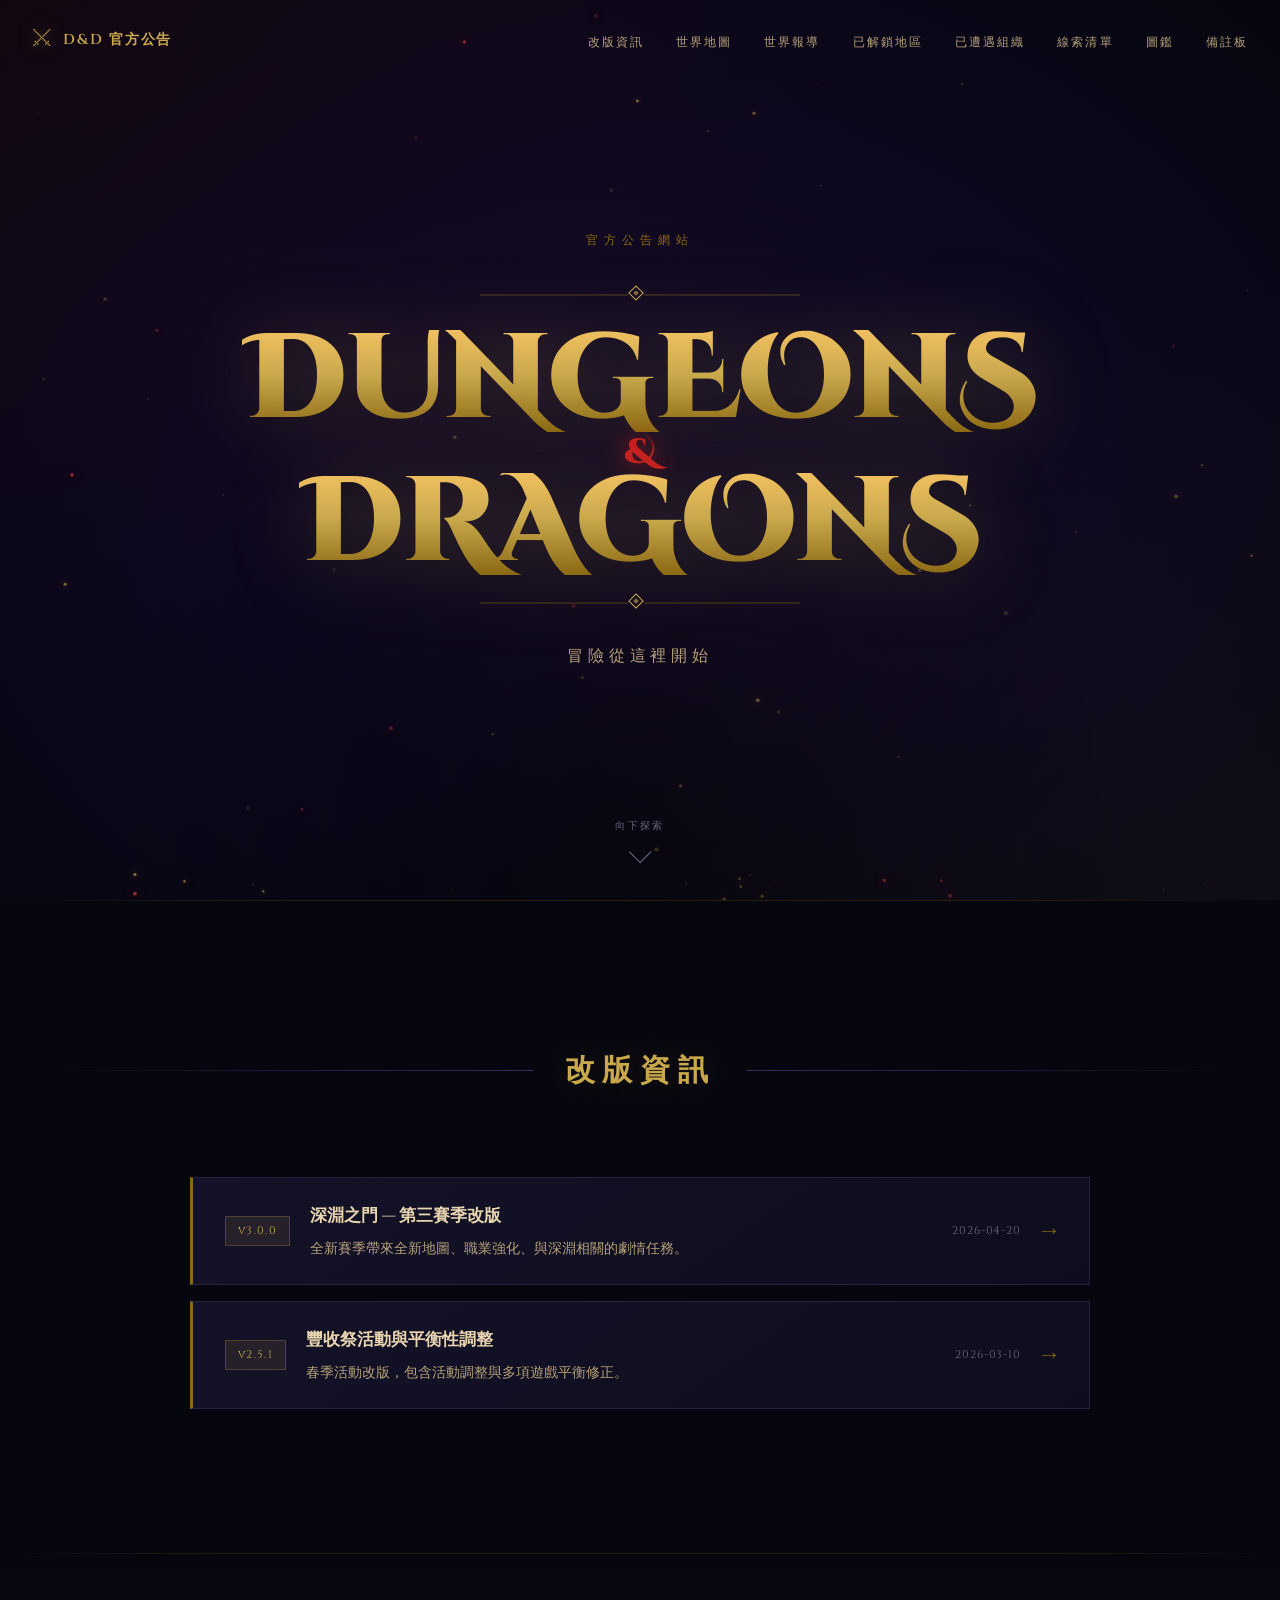
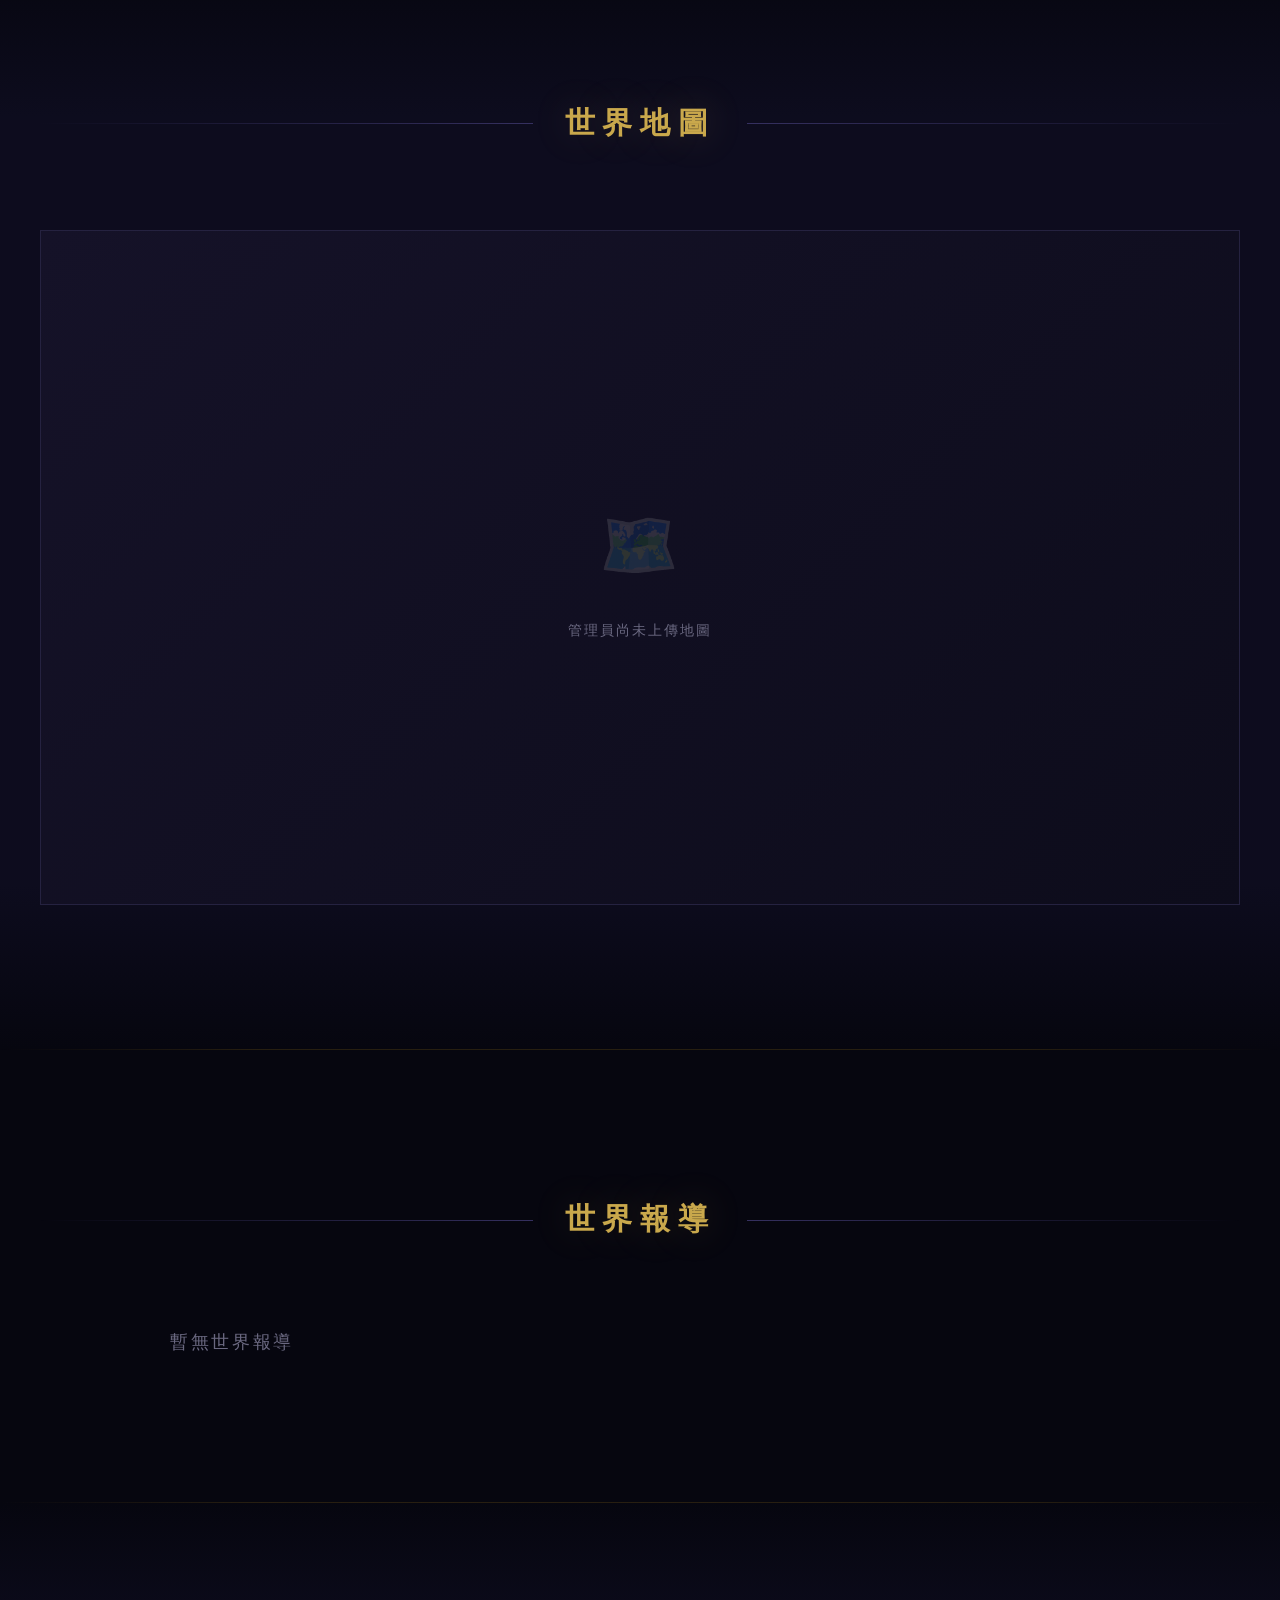
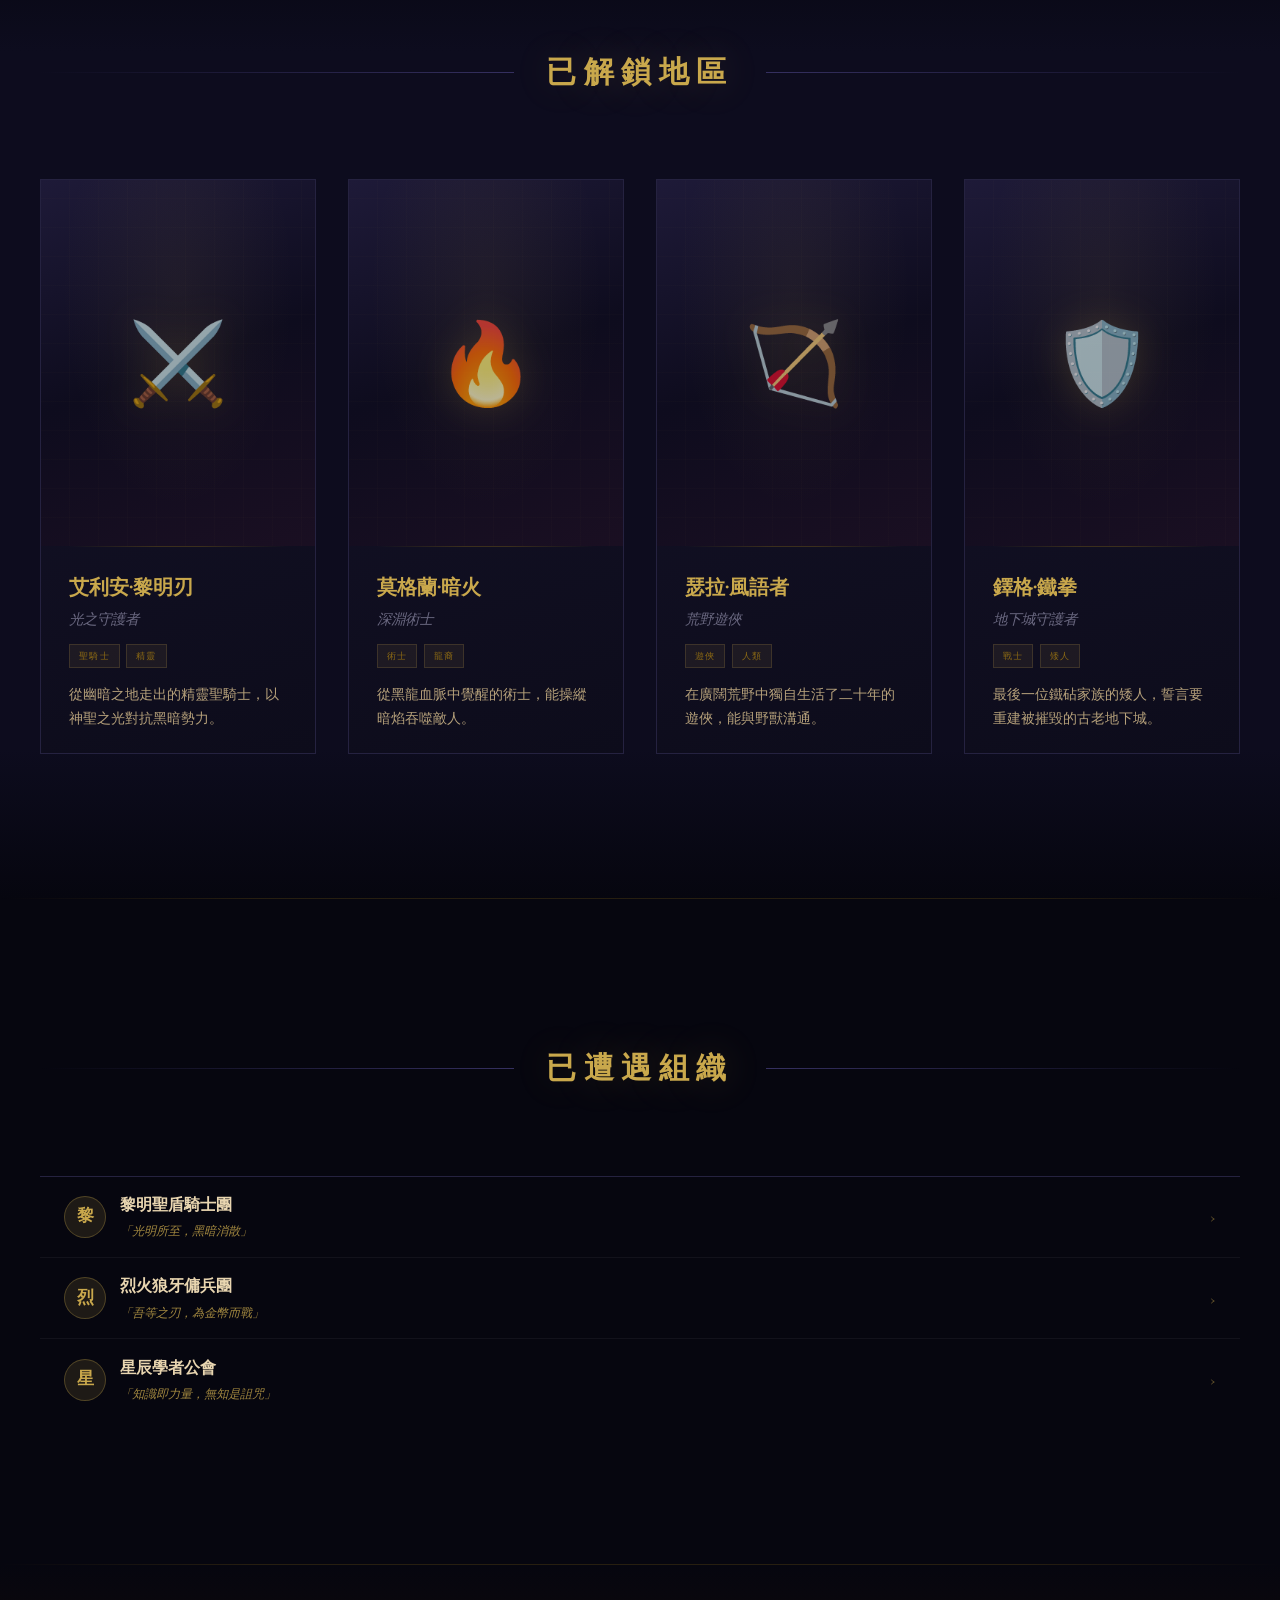
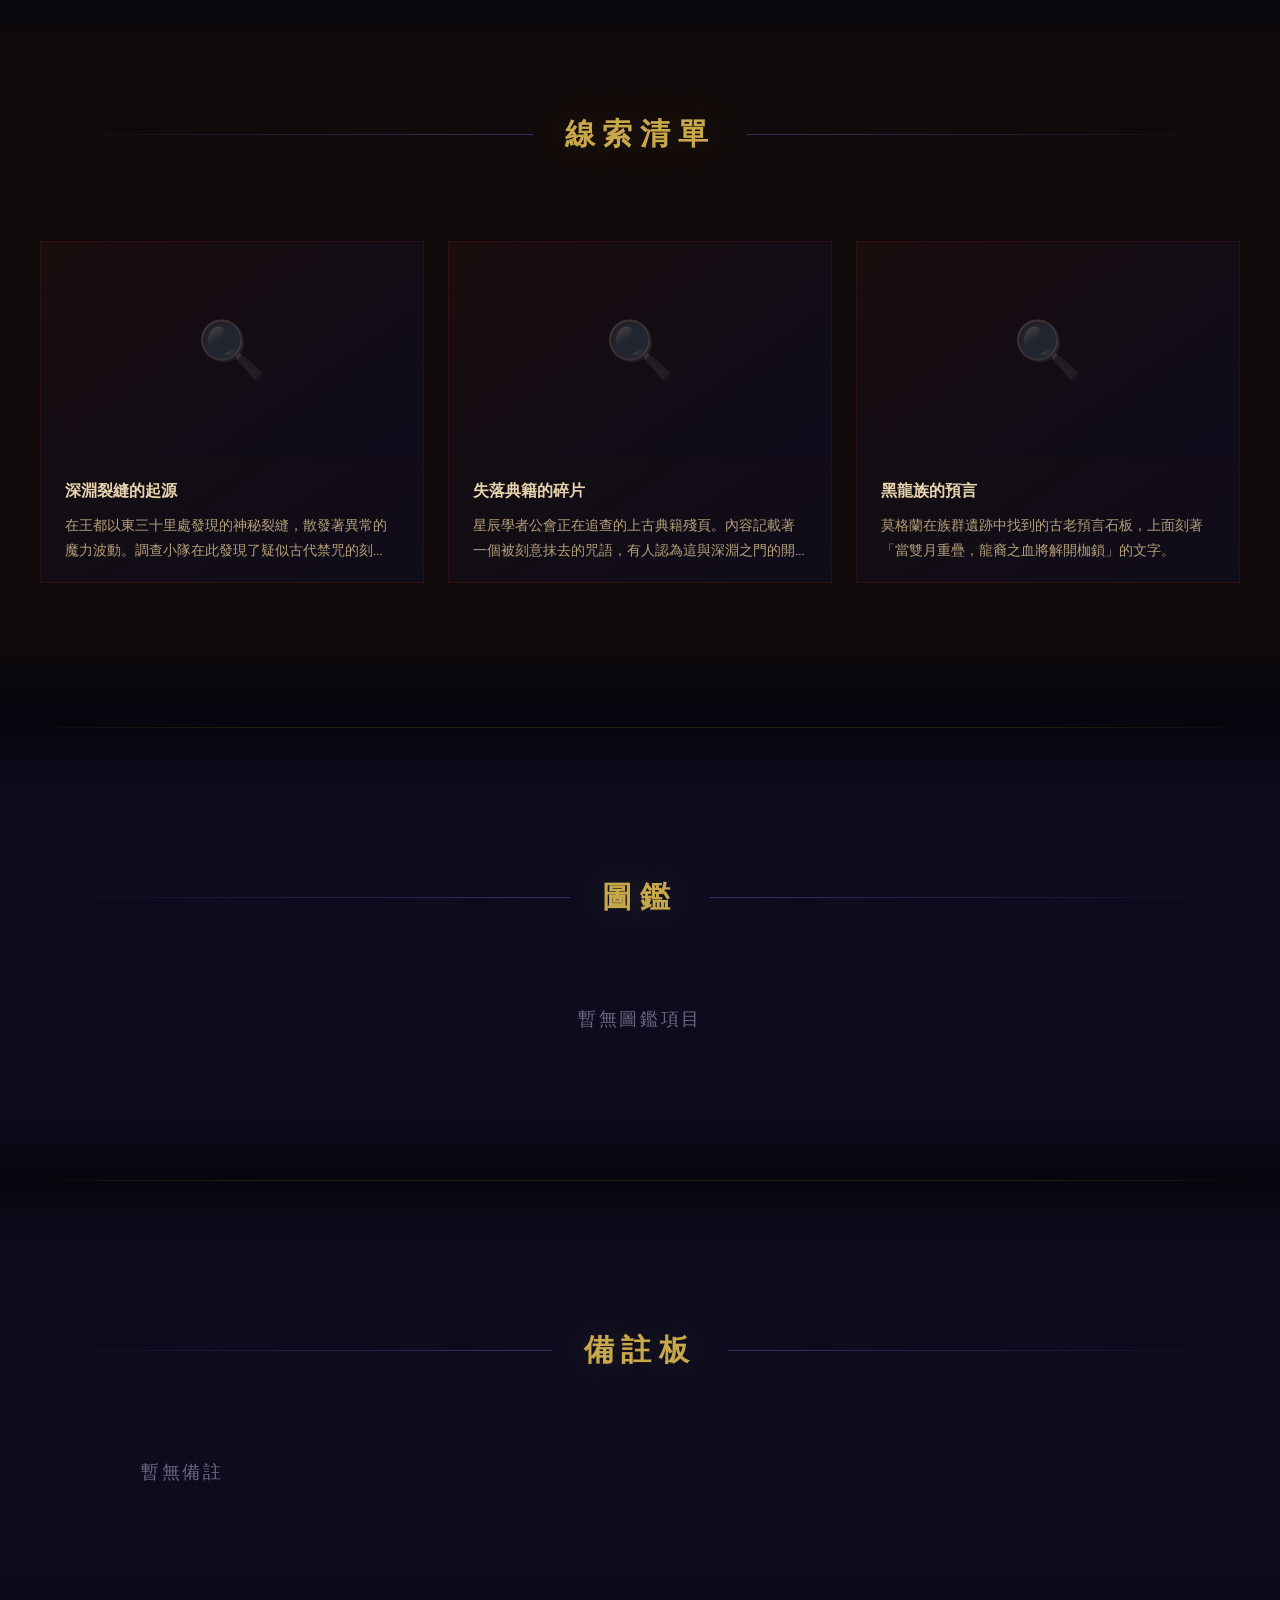
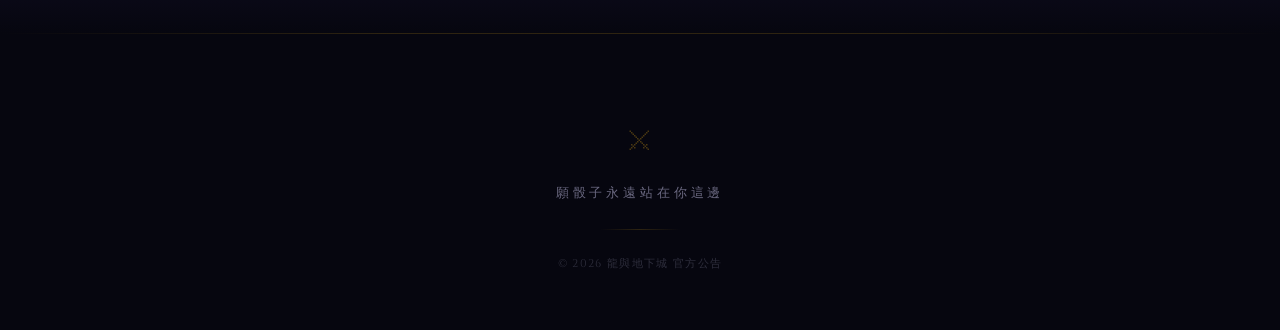
==== commit ae9e3d87: "Add files via upload" ====
--- a/index.html
+++ b/index.html
@@ -24,6 +24,7 @@
         <li><a href="#characters" onclick="closeNav()">已解鎖地區</a></li>
         <li><a href="#orders" onclick="closeNav()">已遭遇組織</a></li>
         <li><a href="#clues" onclick="closeNav()">線索清單</a></li>
+        <li><a href="#compendium" onclick="closeNav()">圖鑑</a></li>
         <li><a href="#notes" onclick="closeNav()">備註板</a></li>
       </ul>
       <button class="nav-hamburger" id="hamburger" onclick="toggleNav()" aria-label="選單">
@@ -128,6 +129,16 @@
       <div class="clues-grid" id="clues-grid"></div>
     </section>
 
+    <!-- 圖鑑 -->
+    <section id="compendium" class="section section-alt">
+      <div class="section-header">
+        <div class="section-divider"></div>
+        <h2 class="section-title">圖鑑</h2>
+        <div class="section-divider right"></div>
+      </div>
+      <div id="compendium-container"></div>
+    </section>
+
     <!-- 備註板 -->
     <section id="notes" class="section section-alt">
       <div class="section-header">
--- a/style.css
+++ b/style.css
@@ -530,6 +530,52 @@
 .clue-desc { font-size: 0.88rem; color: var(--parchment-dim); display: -webkit-box; -webkit-line-clamp: 2; -webkit-box-orient: vertical; overflow: hidden; }
 
 /* =============================================
+   Compendium
+   ============================================= */
+#compendium-container { max-width: 1280px; margin: 0 auto; display: flex; flex-direction: column; gap: 2.5rem; }
+.comp-group-title {
+  font-family: var(--font-heading); font-size: 0.75rem; font-weight: 700;
+  letter-spacing: 0.3em; text-transform: uppercase; color: var(--gold-dim);
+  margin-bottom: 1rem; padding-bottom: 0.5rem;
+  border-bottom: 1px solid rgba(201,168,76,0.15);
+}
+.comp-grid {
+  display: grid;
+  grid-template-columns: repeat(auto-fill, minmax(110px, 1fr));
+  gap: 0.6rem;
+}
+@media (max-width: 480px) {
+  .comp-grid { grid-template-columns: repeat(auto-fill, minmax(80px, 1fr)); gap: 0.45rem; }
+}
+.comp-tile {
+  position: relative; cursor: pointer;
+  aspect-ratio: 1/1; overflow: hidden;
+  border: 1px solid var(--border);
+  background: #000;
+  transition: border-color 0.25s, transform 0.25s, box-shadow 0.25s;
+  opacity: 0; transform: scale(0.9);
+}
+.comp-tile.visible { animation: compReveal 0.4s cubic-bezier(0.16,1,0.3,1) forwards; }
+@keyframes compReveal { from{opacity:0;transform:scale(0.88)} to{opacity:1;transform:scale(1)} }
+.comp-tile:hover { border-color: rgba(201,168,76,0.5); transform: scale(1.04); box-shadow: 0 8px 28px rgba(0,0,0,0.7); z-index: 1; }
+.comp-tile-img { width: 100%; height: 100%; object-fit: cover; display: block; transition: transform 0.4s; }
+.comp-tile:hover .comp-tile-img { transform: scale(1.08); }
+.comp-tile-blank { width: 100%; height: 100%; background: #000; }
+.comp-tile-name {
+  position: absolute; bottom: 0; left: 0; right: 0;
+  padding: 0.5rem 0.4rem 0.35rem;
+  background: linear-gradient(to top, rgba(0,0,0,0.92) 0%, rgba(0,0,0,0.5) 70%, transparent 100%);
+  font-family: var(--font-heading); font-size: 0.62rem; font-weight: 700;
+  color: var(--parchment); text-align: center; line-height: 1.3;
+  letter-spacing: 0.04em;
+  overflow: hidden; text-overflow: ellipsis; white-space: nowrap;
+}
+.comp-detail-blank {
+  width: 100%; height: 180px; background: #000;
+  border-bottom: 1px solid var(--border);
+}
+
+/* =============================================
    Compact Character Grid (inside accordion)
    ============================================= */
 .chr-compact-grid {
@@ -606,8 +652,18 @@
 .note-card.visible { animation: cardReveal 0.65s ease forwards; }
 .note-card:hover { border-color: rgba(201,168,76,0.38); box-shadow: 0 12px 40px rgba(0,0,0,0.5); }
 .note-img-wrap { width: 100%; overflow: hidden; }
+.note-img-clickable { cursor: zoom-in; position: relative; }
 .note-img { width: 100%; display: block; max-height: 260px; object-fit: cover; transition: transform 0.5s; }
-.note-card:hover .note-img { transform: scale(1.03); }
+.note-img-clickable:hover .note-img { transform: scale(1.03); }
+.note-img-zoom {
+  position: absolute; top: 0.6rem; right: 0.6rem;
+  background: rgba(0,0,0,0.55); color: #fff;
+  font-size: 0.8rem; width: 28px; height: 28px;
+  border-radius: 50%; display: flex; align-items: center; justify-content: center;
+  opacity: 0; transition: opacity 0.2s;
+  pointer-events: none;
+}
+.note-img-clickable:hover .note-img-zoom { opacity: 1; }
 .note-body { padding: 1.5rem 1.75rem; }
 .note-title {
   font-family: var(--font-heading); font-size: 1.3rem; font-weight: 700;
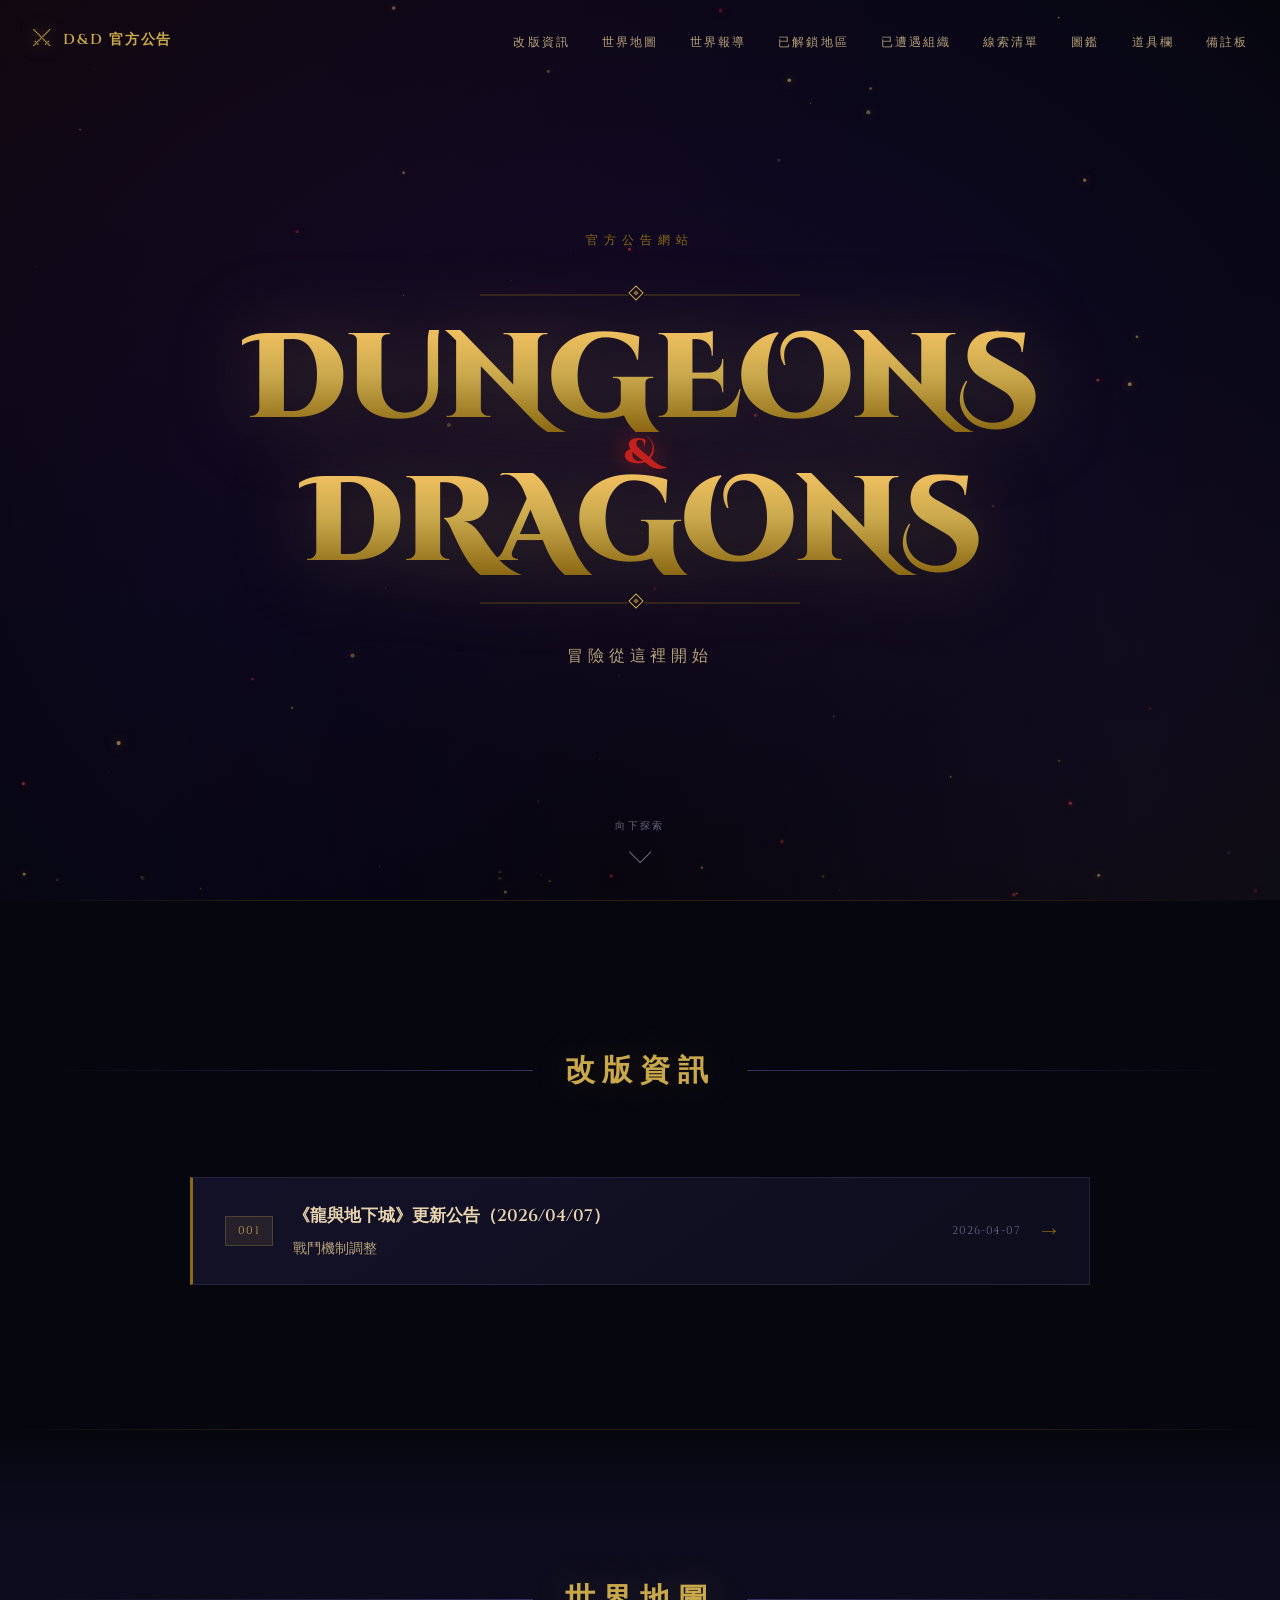
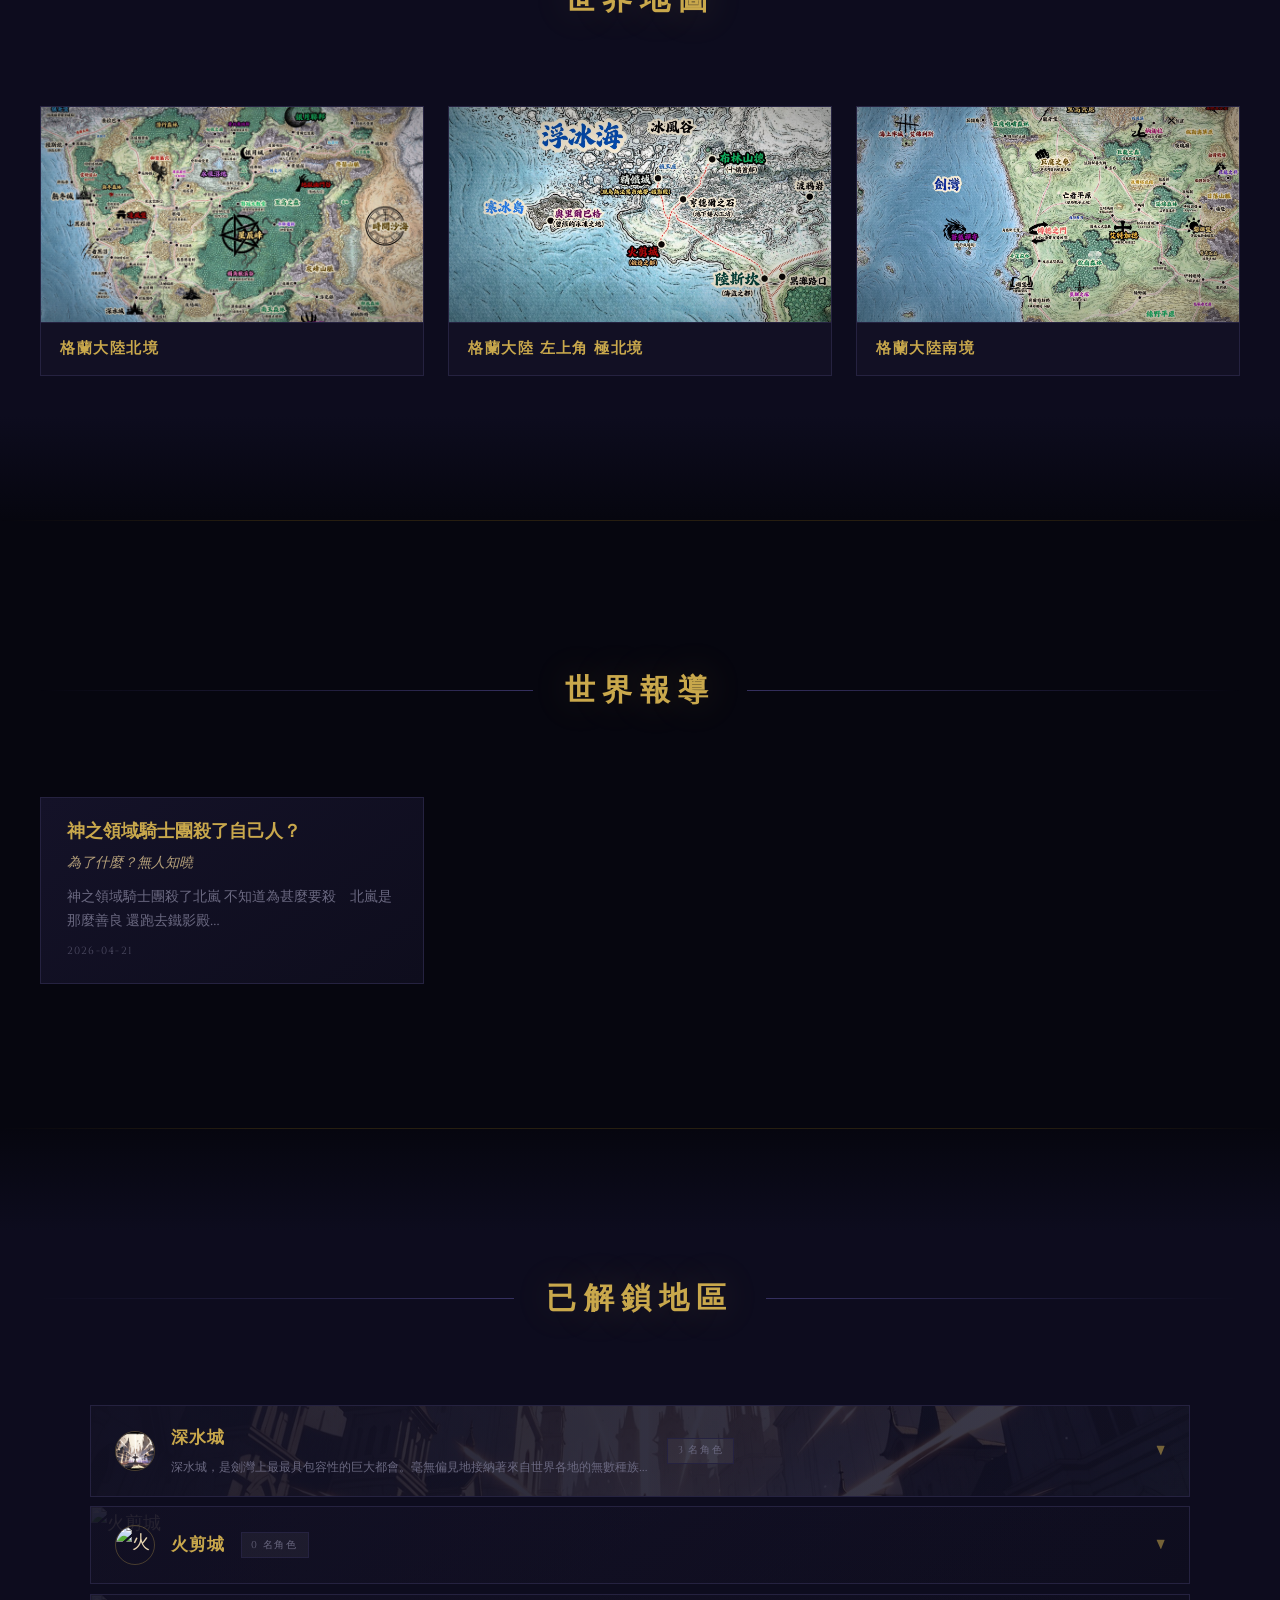
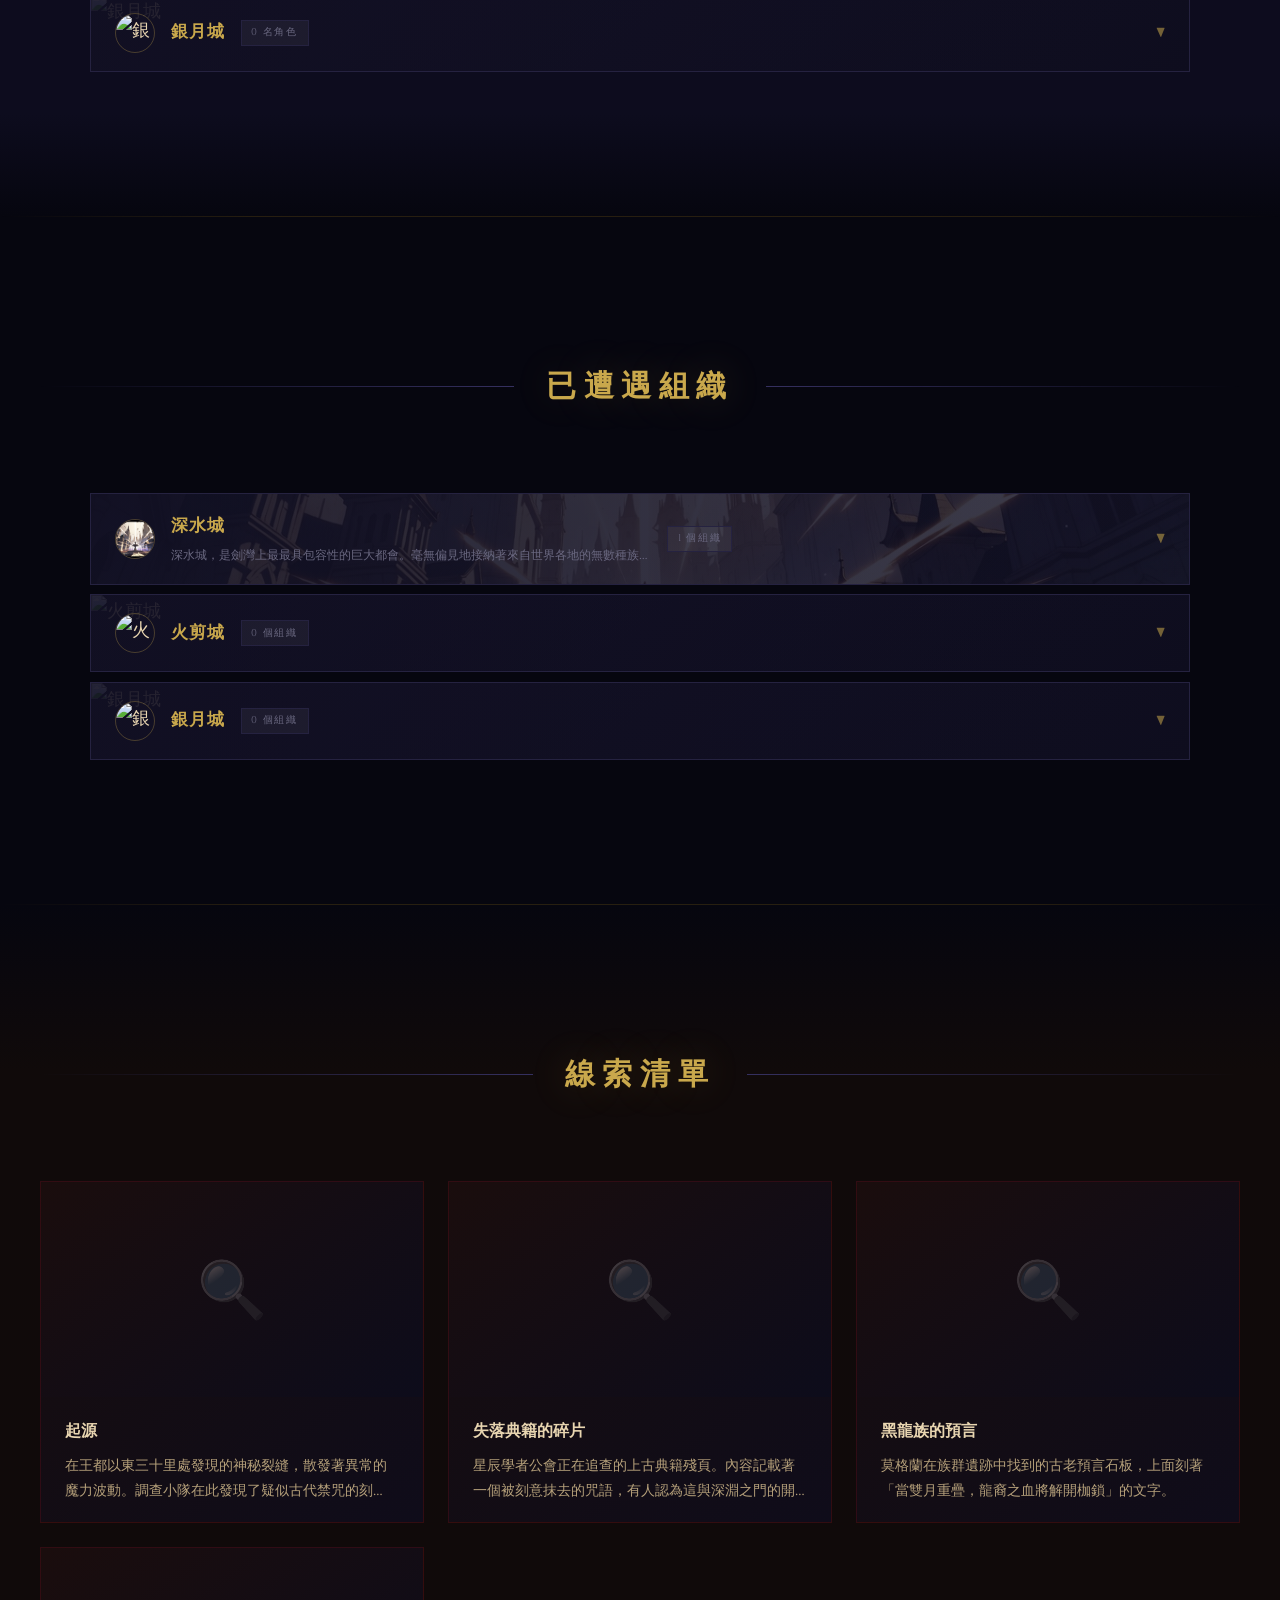
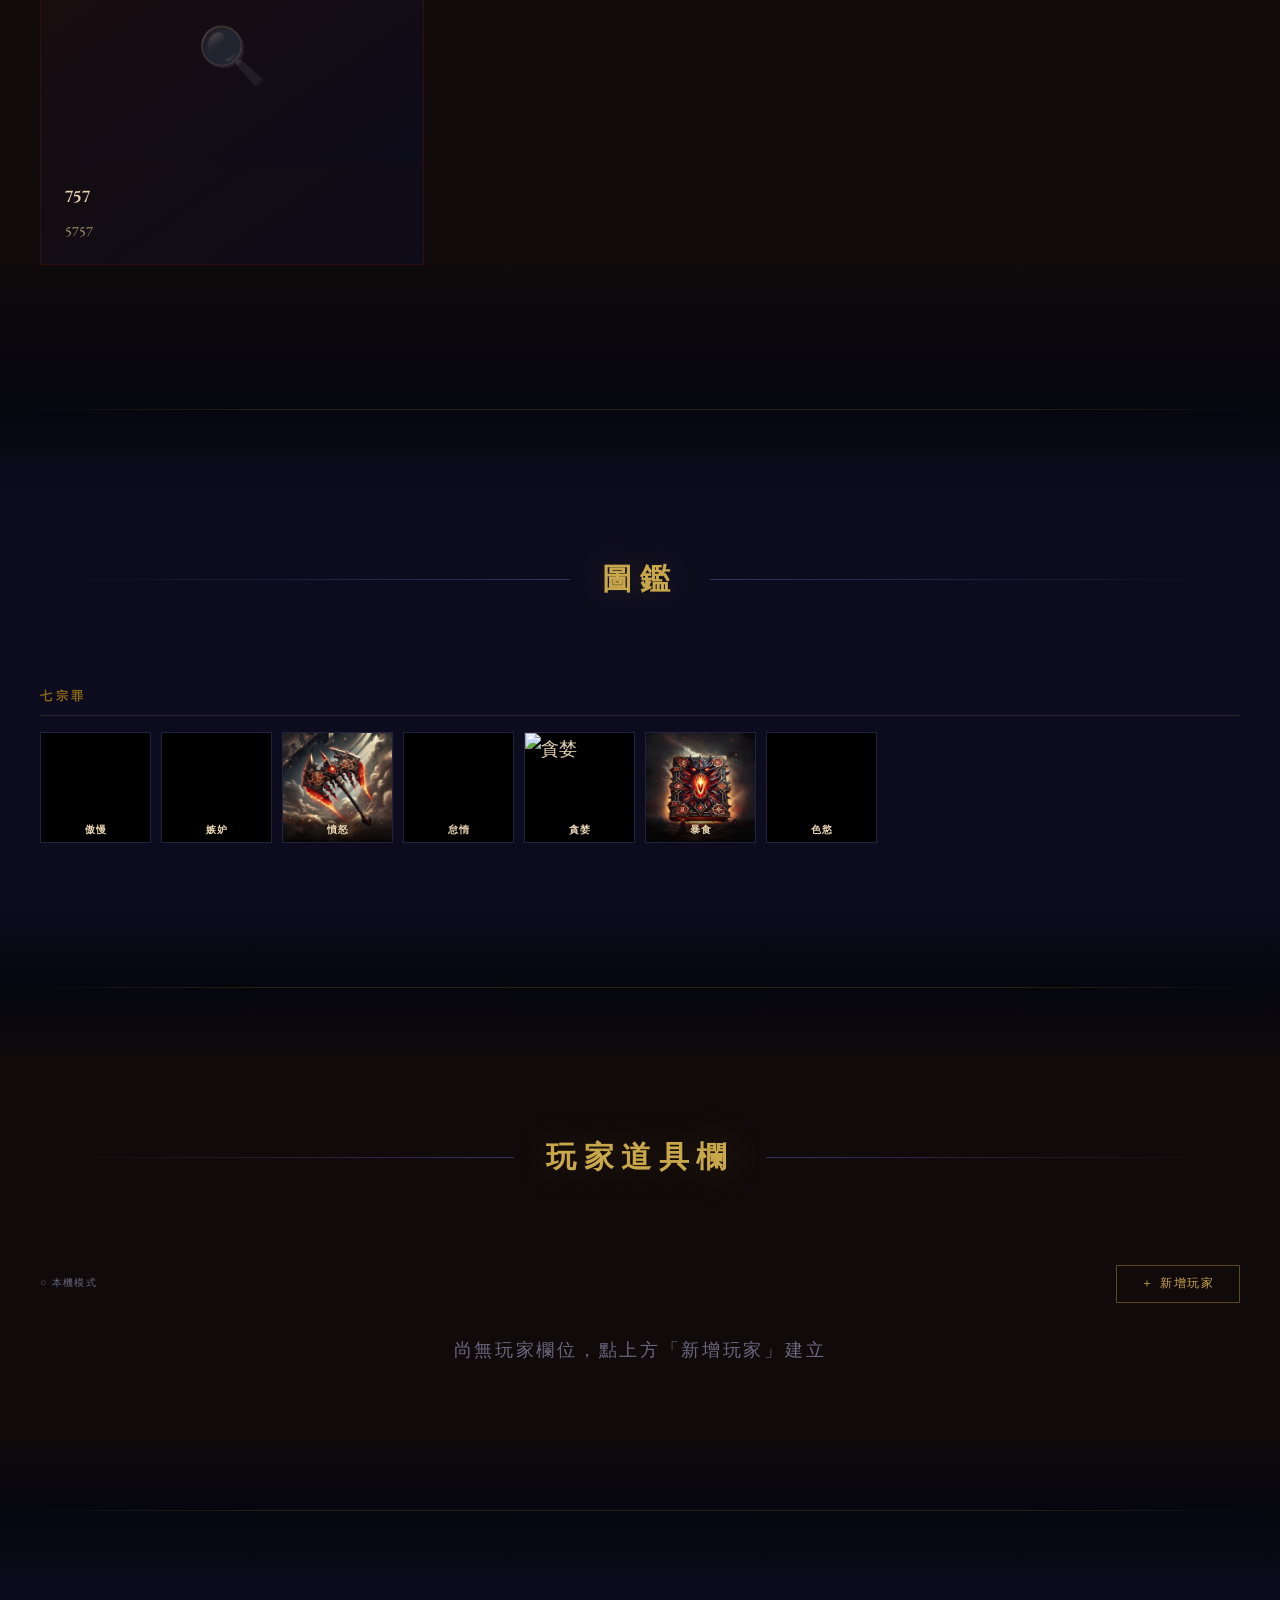
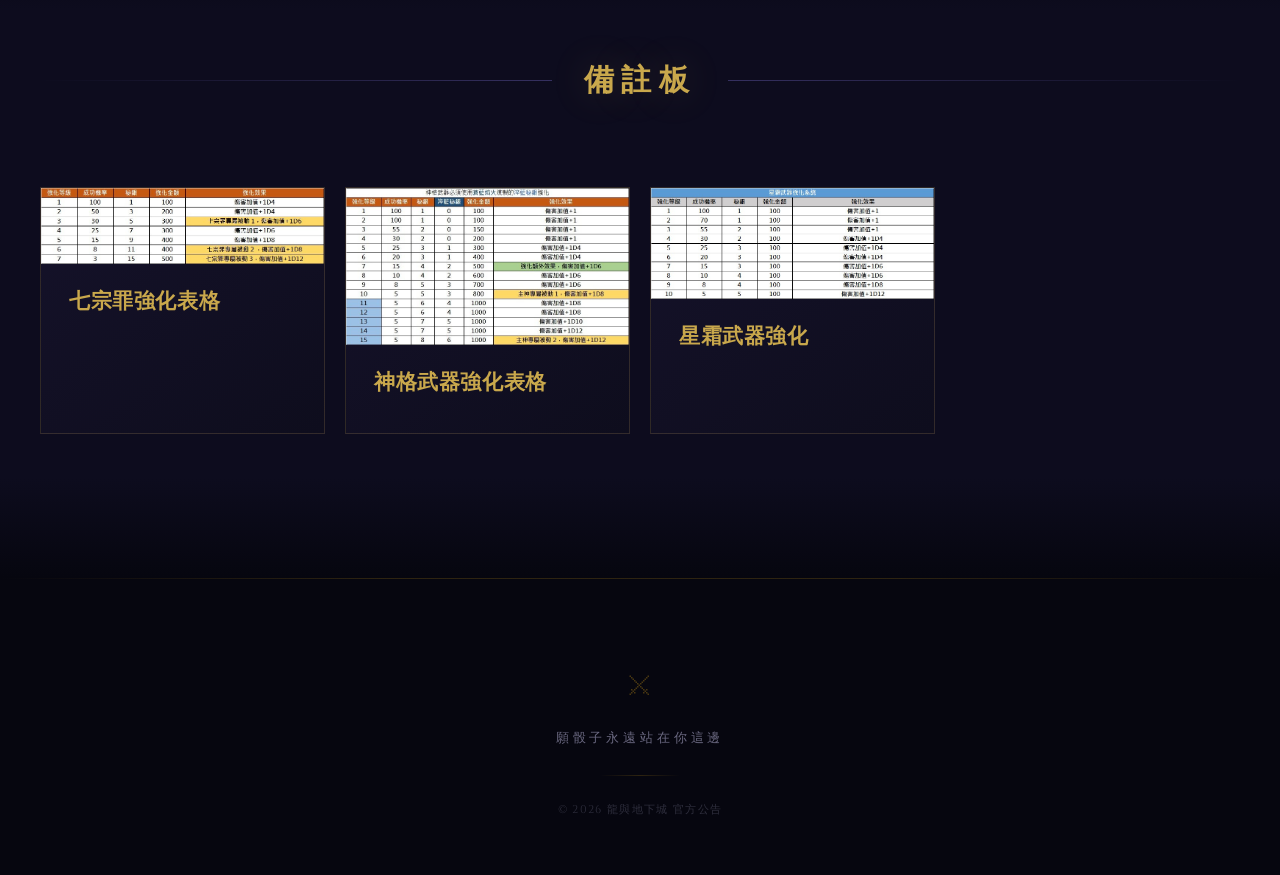
==== commit 58aaaf60: "Add files via upload" ====
--- a/index.html
+++ b/index.html
@@ -25,6 +25,7 @@
         <li><a href="#orders" onclick="closeNav()">已遭遇組織</a></li>
         <li><a href="#clues" onclick="closeNav()">線索清單</a></li>
         <li><a href="#compendium" onclick="closeNav()">圖鑑</a></li>
+        <li><a href="#inventory" onclick="closeNav()">道具欄</a></li>
         <li><a href="#notes" onclick="closeNav()">備註板</a></li>
       </ul>
       <button class="nav-hamburger" id="hamburger" onclick="toggleNav()" aria-label="選單">
@@ -139,6 +140,20 @@
       <div id="compendium-container"></div>
     </section>
 
+    <!-- 玩家道具欄 -->
+    <section id="inventory" class="section section-clues">
+      <div class="section-header">
+        <div class="section-divider"></div>
+        <h2 class="section-title">玩家道具欄</h2>
+        <div class="section-divider right"></div>
+      </div>
+      <div class="inv-toolbar">
+        <span id="inv-sync-ind" class="inv-sync-off">○ 本機模式</span>
+        <button class="inv-add-player-btn" onclick="invAddPlayer()">＋ 新增玩家</button>
+      </div>
+      <div id="inventory-container"></div>
+    </section>
+
     <!-- 備註板 -->
     <section id="notes" class="section section-alt">
       <div class="section-header">
--- a/style.css
+++ b/style.css
@@ -637,6 +637,99 @@
 .report-date { font-family: var(--font-heading); font-size: 0.65rem; letter-spacing: 0.12em; color: var(--stone); opacity: 0.7; }
 
 /* =============================================
+   Player Inventory
+   ============================================= */
+.inv-toolbar {
+  max-width: 1280px; margin: 0 auto 2rem;
+  display: flex; align-items: center; justify-content: space-between; gap: 1rem; flex-wrap: wrap;
+}
+.inv-sync-on  { font-family: var(--font-heading); font-size: 0.65rem; letter-spacing: 0.12em; color: #1eff00; }
+.inv-sync-off { font-family: var(--font-heading); font-size: 0.65rem; letter-spacing: 0.12em; color: var(--stone); }
+.inv-add-player-btn {
+  font-family: var(--font-heading); font-size: 0.75rem; letter-spacing: 0.15em;
+  padding: 0.6rem 1.5rem; background: transparent; color: var(--gold);
+  border: 1px solid rgba(201,168,76,0.4); cursor: pointer; transition: background 0.2s, border-color 0.2s; white-space: nowrap;
+}
+.inv-add-player-btn:hover { background: rgba(201,168,76,0.08); border-color: var(--gold); }
+
+#inventory-container {
+  max-width: 1280px; margin: 0 auto;
+  display: grid; grid-template-columns: repeat(auto-fill, minmax(340px,1fr)); gap: 1.25rem;
+}
+.inv-empty { text-align: center; color: var(--stone); font-family: var(--font-heading); letter-spacing: 0.15em; grid-column: 1/-1; }
+
+/* Player card */
+.inv-player { background: linear-gradient(145deg, #14122a, #0e0d1e); border: 1px solid var(--border); overflow: hidden; }
+.inv-phd { display: flex; align-items: center; gap: 0.5rem; padding: 0.85rem 1.2rem; background: rgba(0,0,0,0.3); border-bottom: 1px solid var(--border); }
+.inv-pname {
+  flex: 1; background: transparent; border: none; outline: none;
+  font-family: var(--font-heading); font-size: 1.05rem; font-weight: 700; color: var(--gold); letter-spacing: 0.06em;
+  border-bottom: 1px solid transparent; transition: border-color 0.2s; padding: 0.1rem 0;
+}
+.inv-pname:focus { border-bottom-color: var(--gold-dim); }
+.inv-pdel { background: none; border: none; color: rgba(106,104,128,0.45); cursor: pointer; font-size: 1rem; line-height: 1; padding: 0.2rem; transition: color 0.2s; }
+.inv-pdel:hover { color: #e05050; }
+
+/* Gold row */
+.inv-gold-row { display: flex; align-items: center; gap: 0.6rem; padding: 0.65rem 1.2rem; border-bottom: 1px solid var(--border); background: rgba(201,168,76,0.05); }
+.inv-gold-sym { color: var(--gold); font-size: 1rem; }
+.inv-gold {
+  background: transparent; border: none; outline: none;
+  font-family: var(--font-heading); font-size: 1.15rem; font-weight: 700; color: #f0c060;
+  width: 110px; border-bottom: 1px solid transparent; transition: border-color 0.2s;
+}
+.inv-gold:focus { border-bottom-color: var(--gold-dim); }
+.inv-gold-lbl { font-family: var(--font-heading); font-size: 0.62rem; letter-spacing: 0.22em; color: var(--gold-dim); text-transform: uppercase; }
+
+/* Category sections */
+.inv-cat { border-bottom: 1px solid rgba(255,255,255,0.04); }
+.inv-cat:last-of-type { border-bottom: none; }
+.inv-cat-head { display: flex; align-items: center; gap: 0.5rem; padding: 0.5rem 1.2rem; }
+.inv-cat-lbl { font-family: var(--font-heading); font-size: 0.62rem; font-weight: 700; letter-spacing: 0.2em; text-transform: uppercase; color: var(--stone); flex: 1; }
+.inv-cat-cnt { font-family: var(--font-heading); font-size: 0.55rem; color: var(--gold-dim); background: rgba(201,168,76,0.1); border: 1px solid rgba(201,168,76,0.18); padding: 0.06rem 0.38rem; letter-spacing: 0.1em; }
+.inv-cat-add { background: none; border: 1px solid rgba(201,168,76,0.22); color: var(--gold-dim); cursor: pointer; font-size: 0.78rem; width: 21px; height: 21px; display: flex; align-items: center; justify-content: center; line-height: 1; transition: border-color 0.2s, color 0.2s; }
+.inv-cat-add:hover { border-color: var(--gold); color: var(--gold); }
+
+/* Items */
+.inv-items { padding: 0.2rem 1.2rem 0.55rem; display: flex; flex-direction: column; gap: 0.2rem; }
+.inv-item { display: flex; align-items: center; gap: 0.45rem; padding: 0.28rem 0.35rem; border-radius: 3px; transition: background 0.15s; flex-wrap: wrap; }
+.inv-item:hover { background: rgba(255,255,255,0.04); }
+.inv-idot { width: 6px; height: 6px; border-radius: 50%; flex-shrink: 0; }
+.inv-iname { font-family: var(--font-heading); font-size: 0.86rem; font-weight: 600; flex: 1; min-width: 0; }
+.inv-iqty { font-family: var(--font-heading); font-size: 0.62rem; color: var(--stone); flex-shrink: 0; }
+.inv-inote-ico { font-size: 0.7rem; cursor: pointer; opacity: 0.5; transition: opacity 0.2s; user-select: none; flex-shrink: 0; }
+.inv-inote-ico:hover { opacity: 1; }
+.inv-idel { background: none; border: none; color: rgba(106,104,128,0.35); cursor: pointer; font-size: 0.85rem; line-height: 1; padding: 0 0.12rem; transition: color 0.2s; flex-shrink: 0; }
+.inv-idel:hover { color: #e05050; }
+.inv-inote { width: 100%; font-size: 0.78rem; color: var(--parchment-dim); padding: 0.3rem 0.5rem; background: rgba(0,0,0,0.28); border-left: 2px solid rgba(201,168,76,0.25); display: none; margin-top: 0.15rem; font-style: italic; line-height: 1.6; }
+.inv-inote.show { display: block; }
+
+/* Add item form */
+.inv-form-wrap { border-top: 1px solid var(--border); background: rgba(0,0,0,0.22); padding: 0.9rem 1.2rem; }
+.inv-form { display: flex; flex-direction: column; gap: 0.55rem; }
+.inv-frow { display: flex; gap: 0.45rem; flex-wrap: wrap; }
+.inv-fi {
+  background: rgba(255,255,255,0.06); border: 1px solid var(--border); color: var(--parchment);
+  padding: 0.38rem 0.6rem; font-size: 0.82rem; border-radius: 3px; font-family: inherit;
+  outline: none; flex: 1; min-width: 0; transition: border-color 0.2s;
+}
+.inv-fi:focus { border-color: var(--gold-dim); }
+.inv-fsel { flex: none; }
+.inv-rar-wrap { display: flex; align-items: center; gap: 0.4rem; flex-shrink: 0; }
+.inv-rar-dot { width: 10px; height: 10px; border-radius: 50%; flex-shrink: 0; transition: background 0.2s; }
+.inv-fbtns { display: flex; gap: 0.5rem; justify-content: flex-end; }
+.inv-fbsave { background: rgba(201,168,76,0.15); color: var(--gold); border: 1px solid rgba(201,168,76,0.3); padding: 0.38rem 1rem; font-size: 0.8rem; cursor: pointer; font-family: inherit; transition: background 0.2s; }
+.inv-fbsave:hover { background: rgba(201,168,76,0.28); }
+.inv-fbcancel { background: transparent; color: var(--stone); border: 1px solid var(--border); padding: 0.38rem 0.8rem; font-size: 0.8rem; cursor: pointer; font-family: inherit; transition: color 0.2s; }
+.inv-fbcancel:hover { color: var(--parchment); }
+
+@media (max-width: 480px) {
+  #inventory-container { grid-template-columns: 1fr; }
+  .inv-frow { flex-direction: column; }
+  .inv-fi { width: 100% !important; }
+}
+
+/* =============================================
    Notes
    ============================================= */
 .notes-grid {
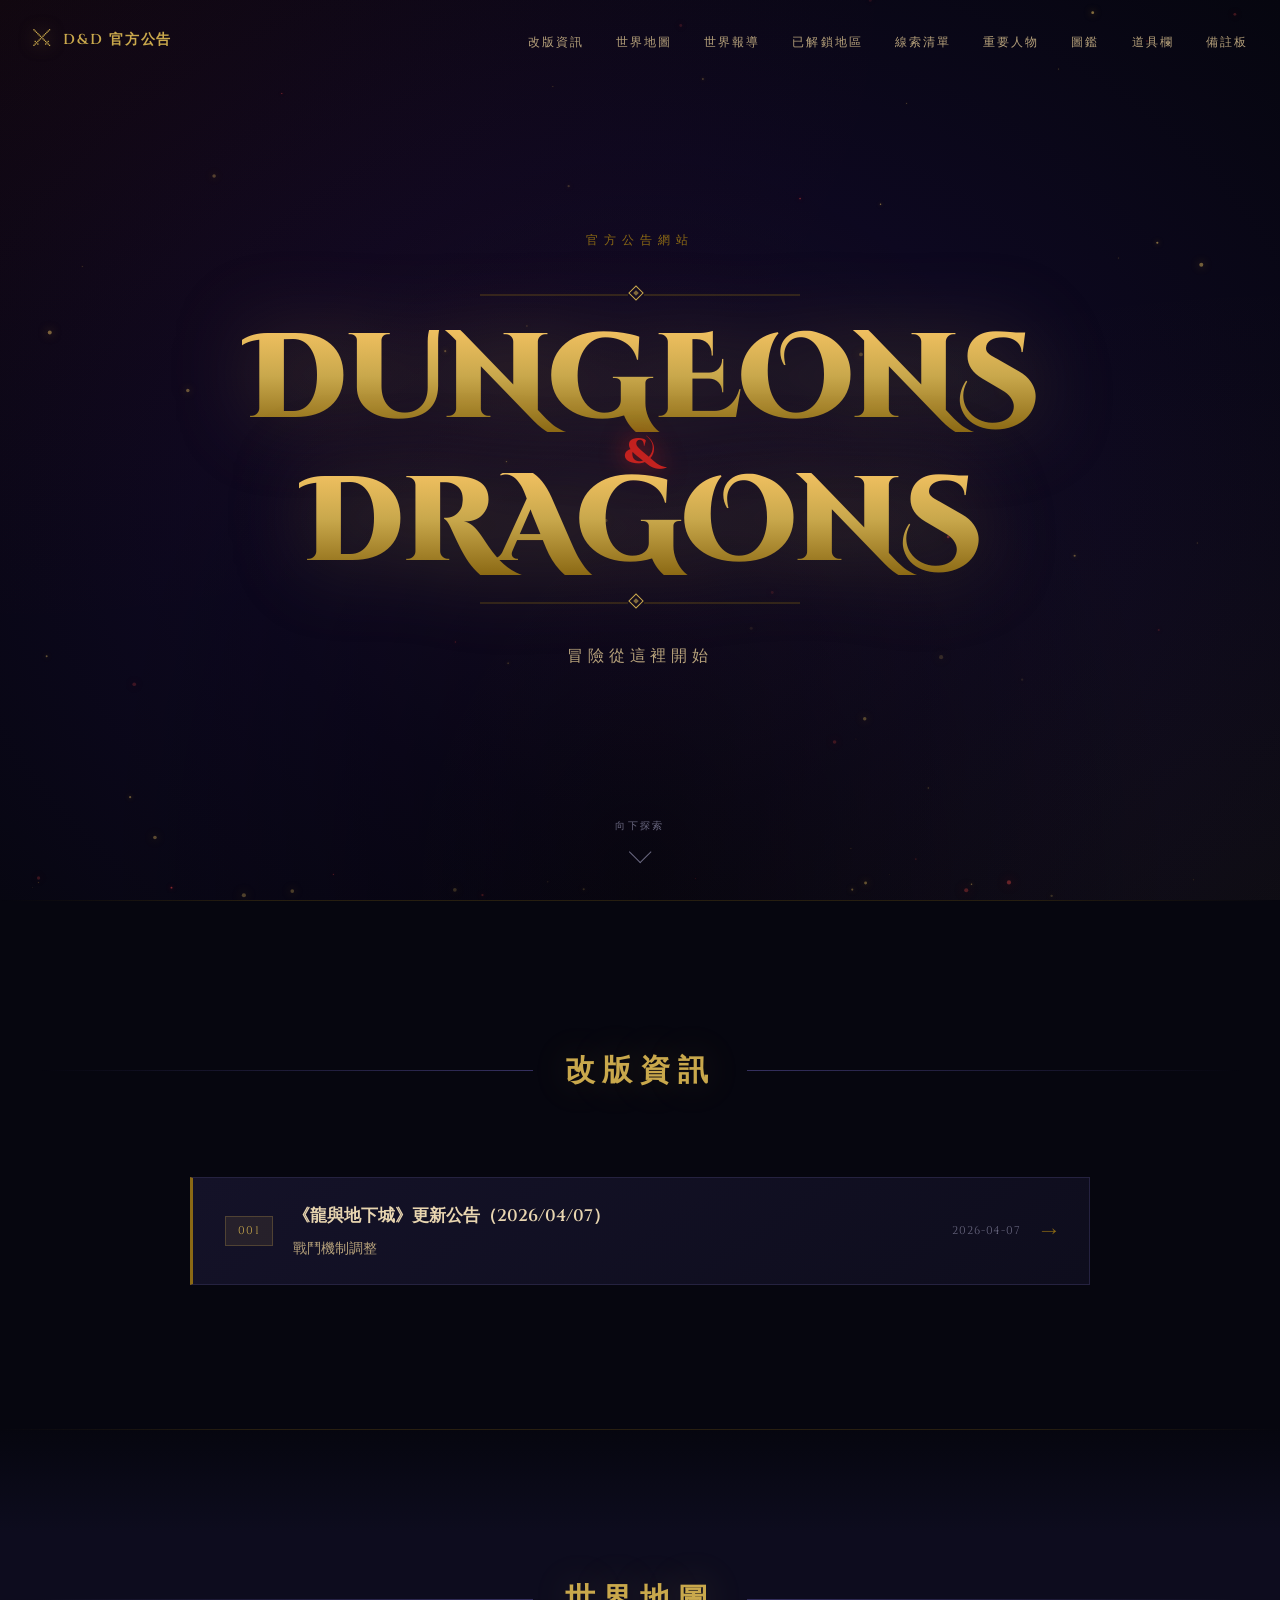
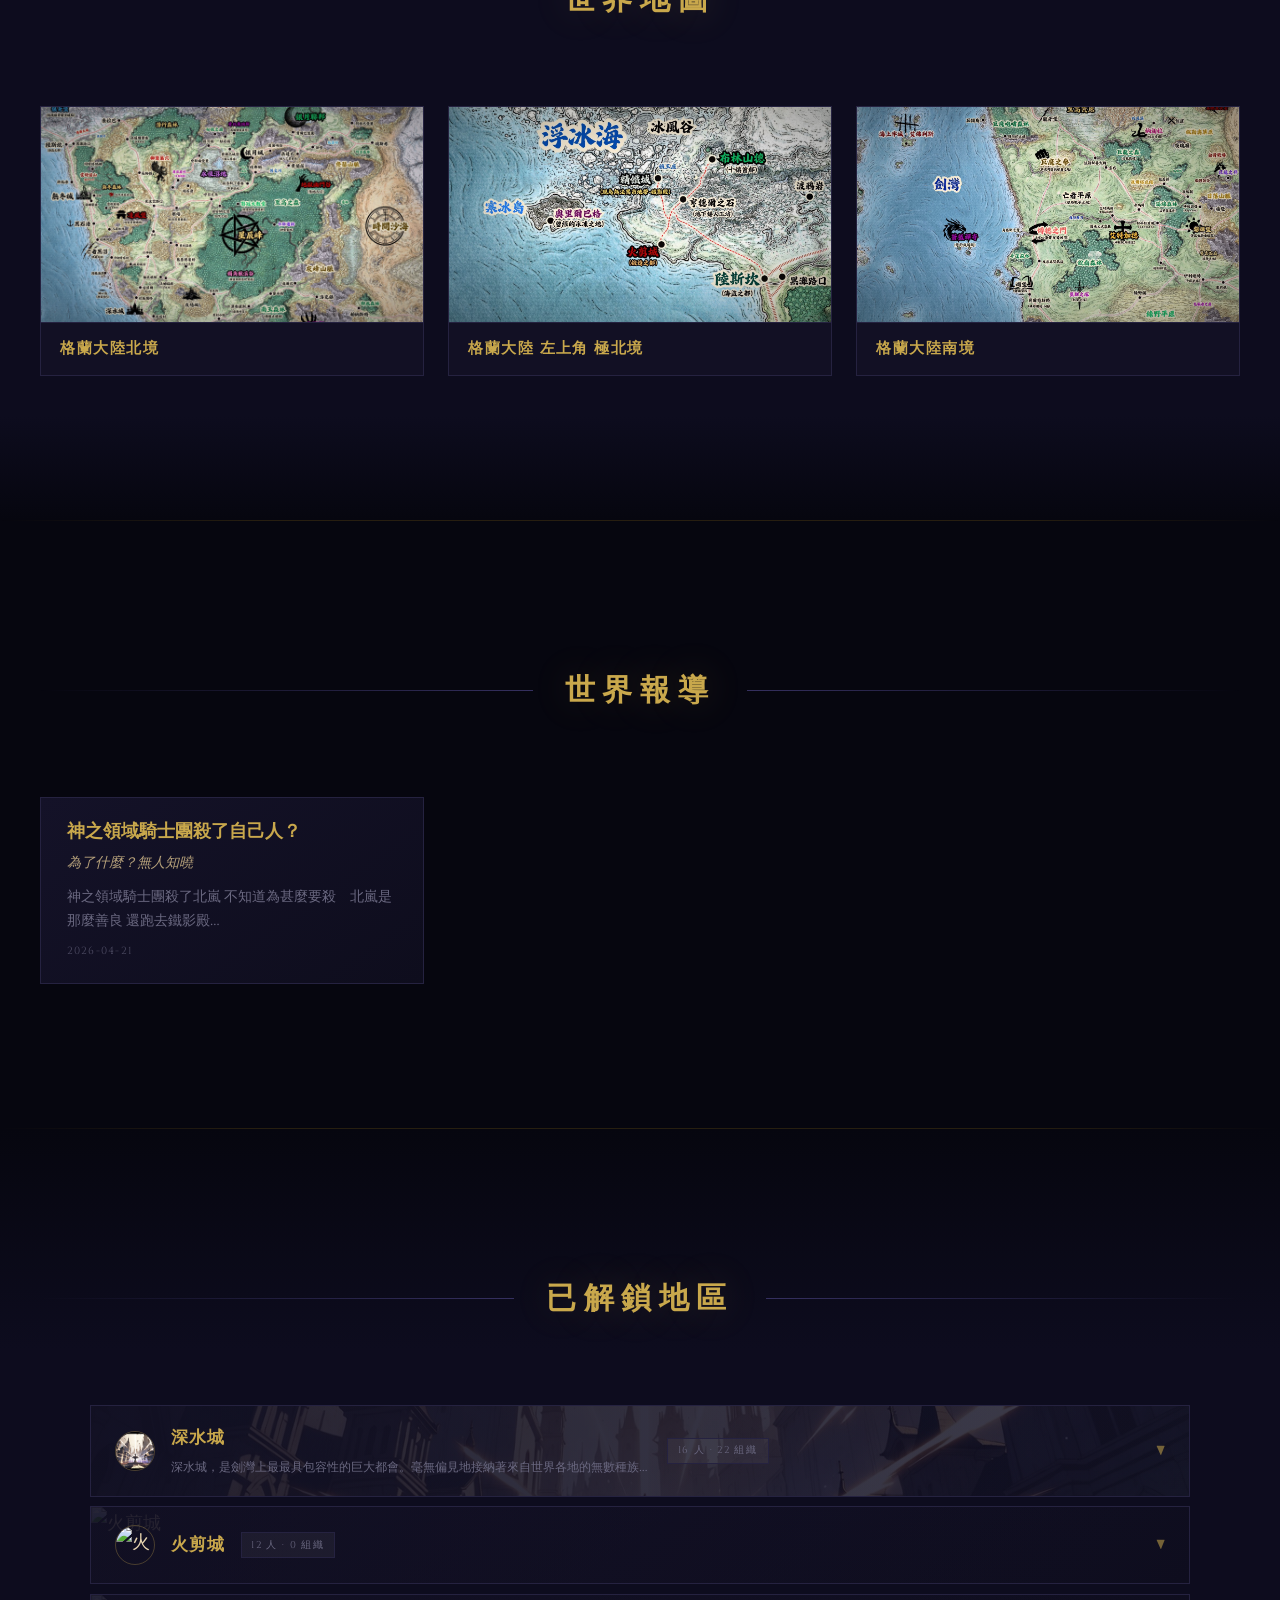
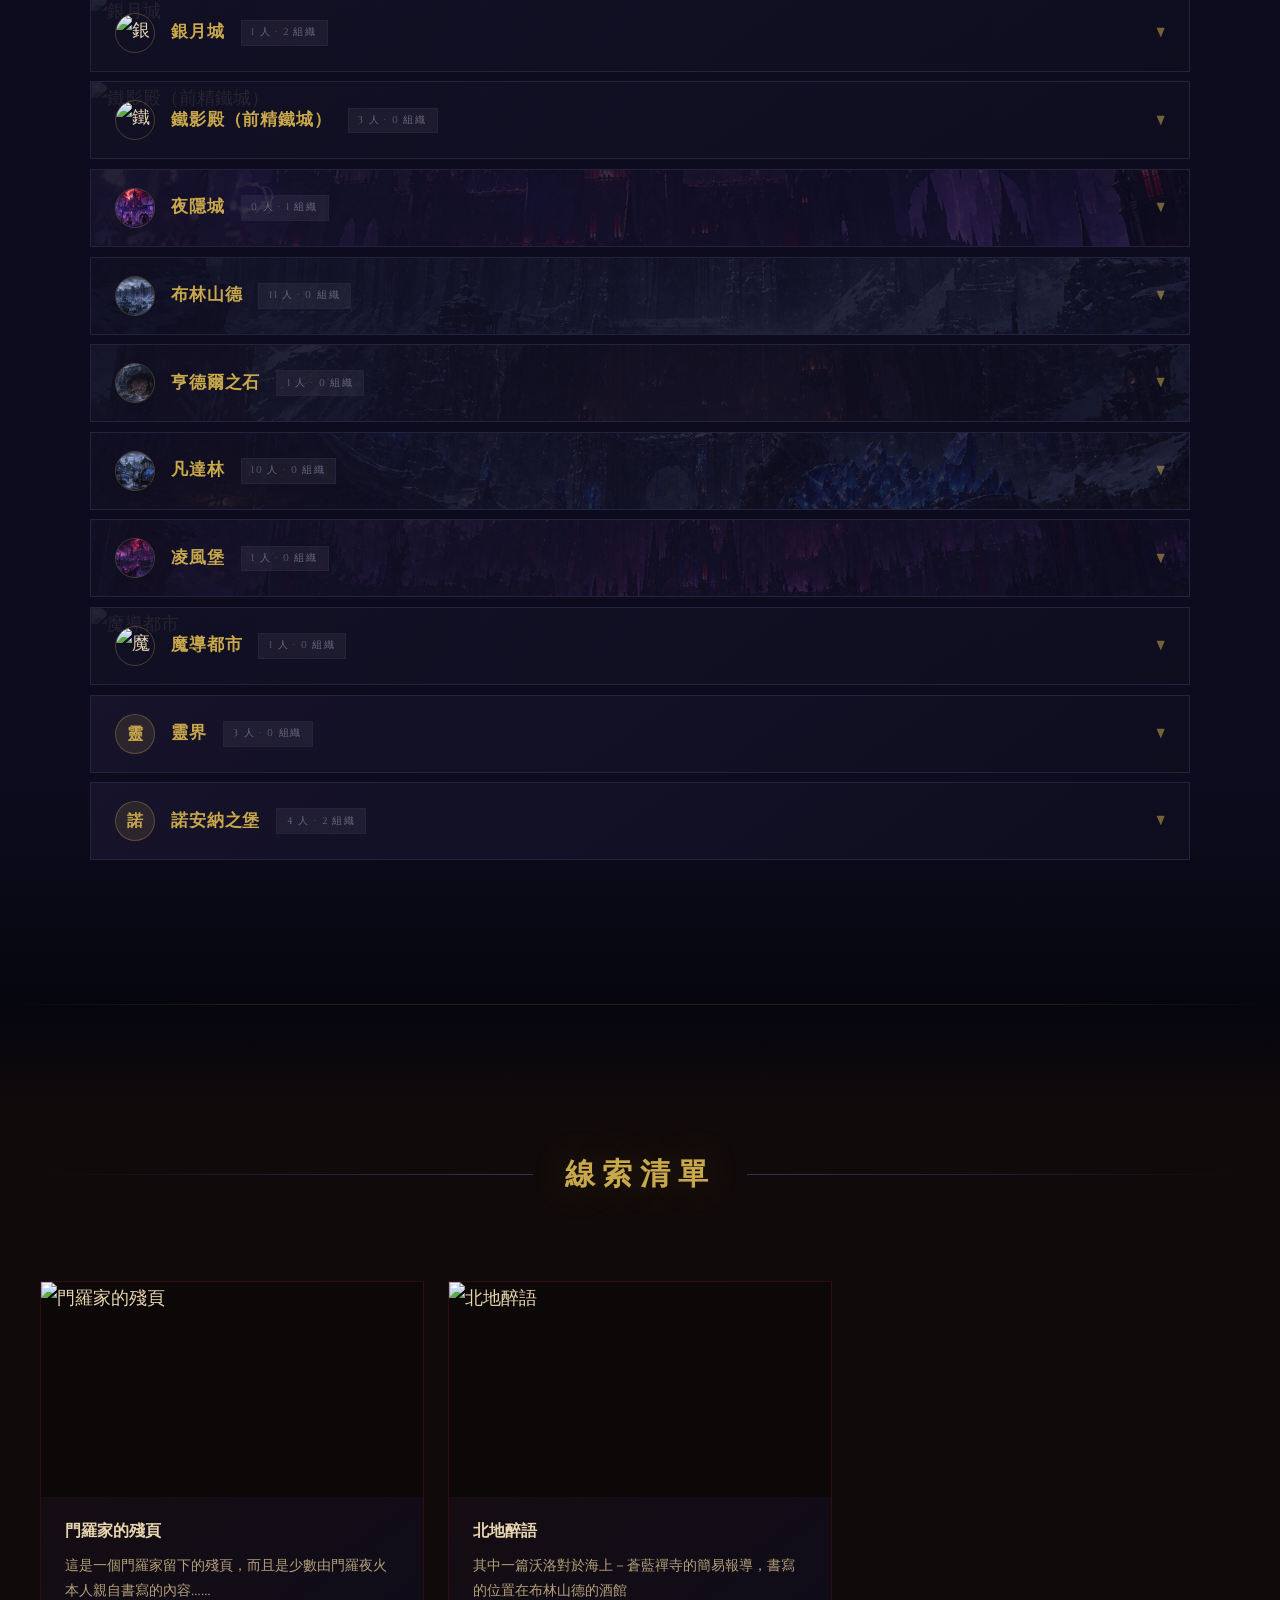
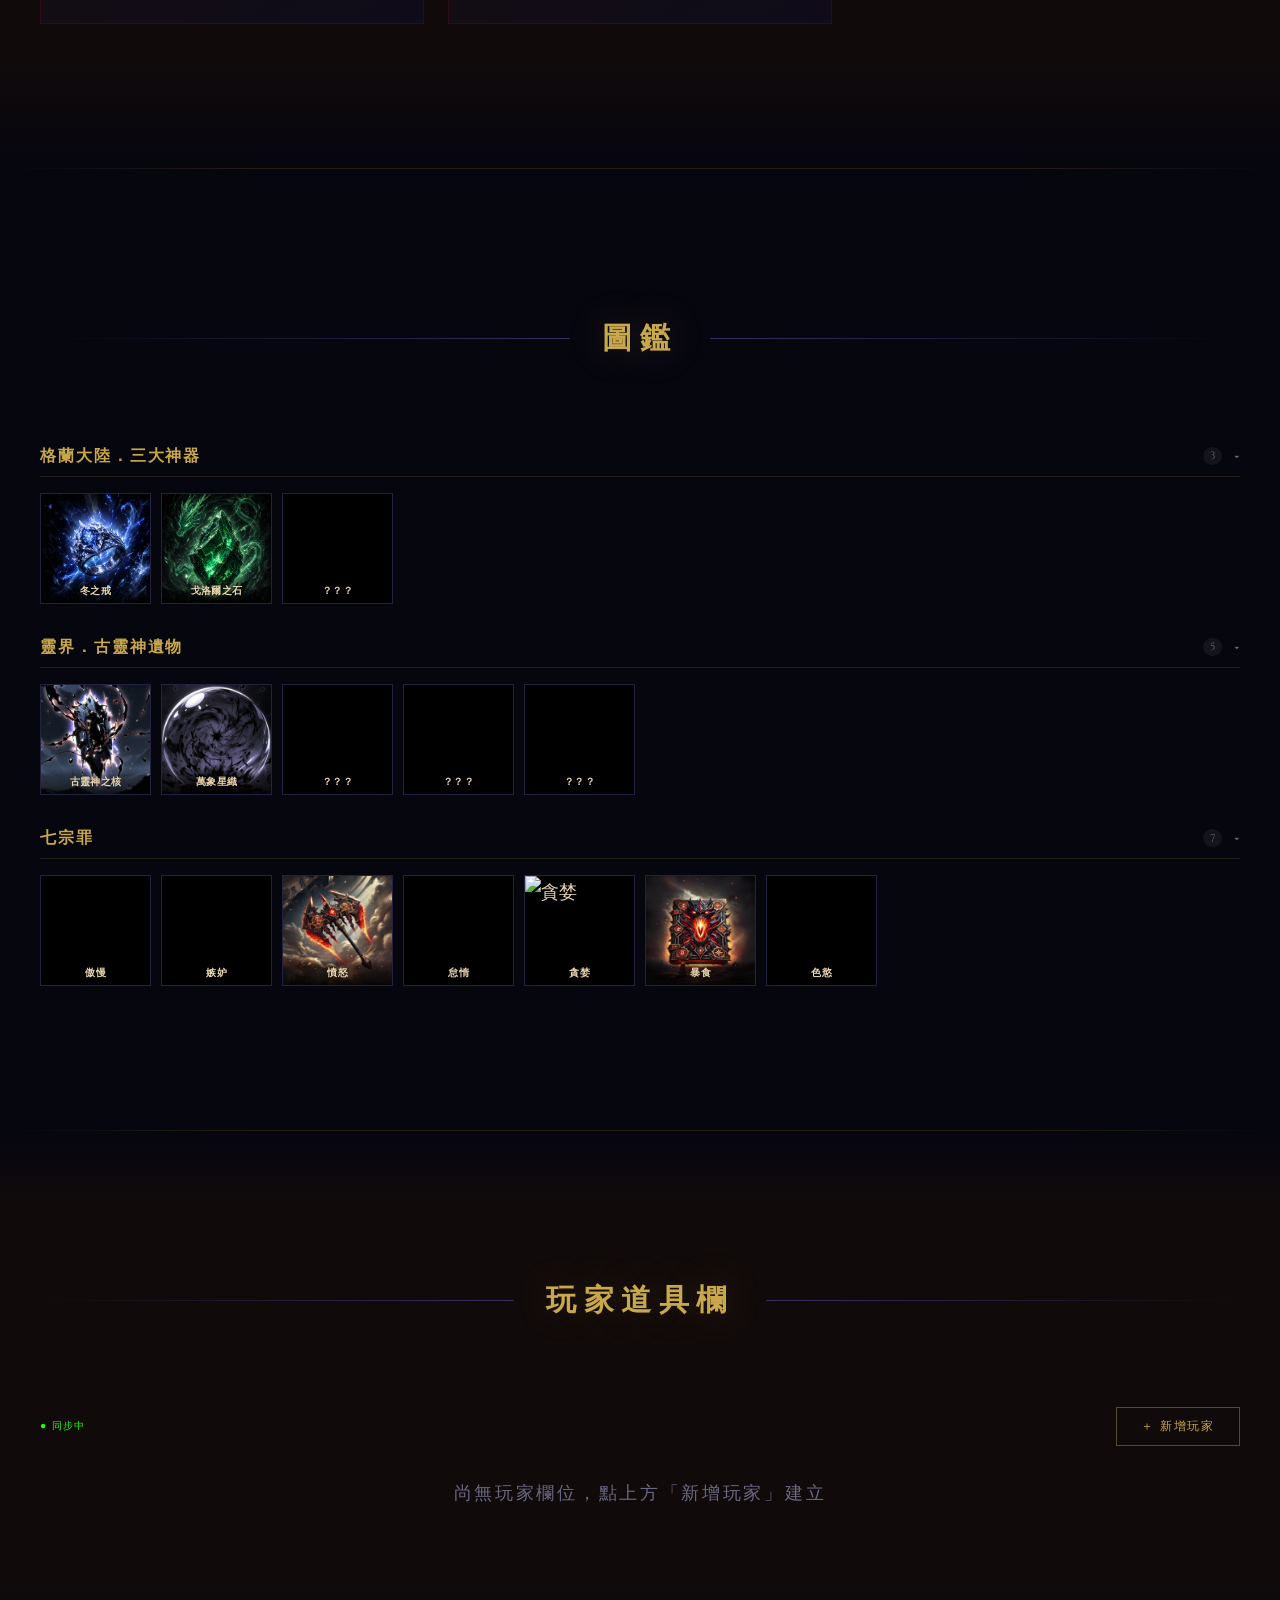
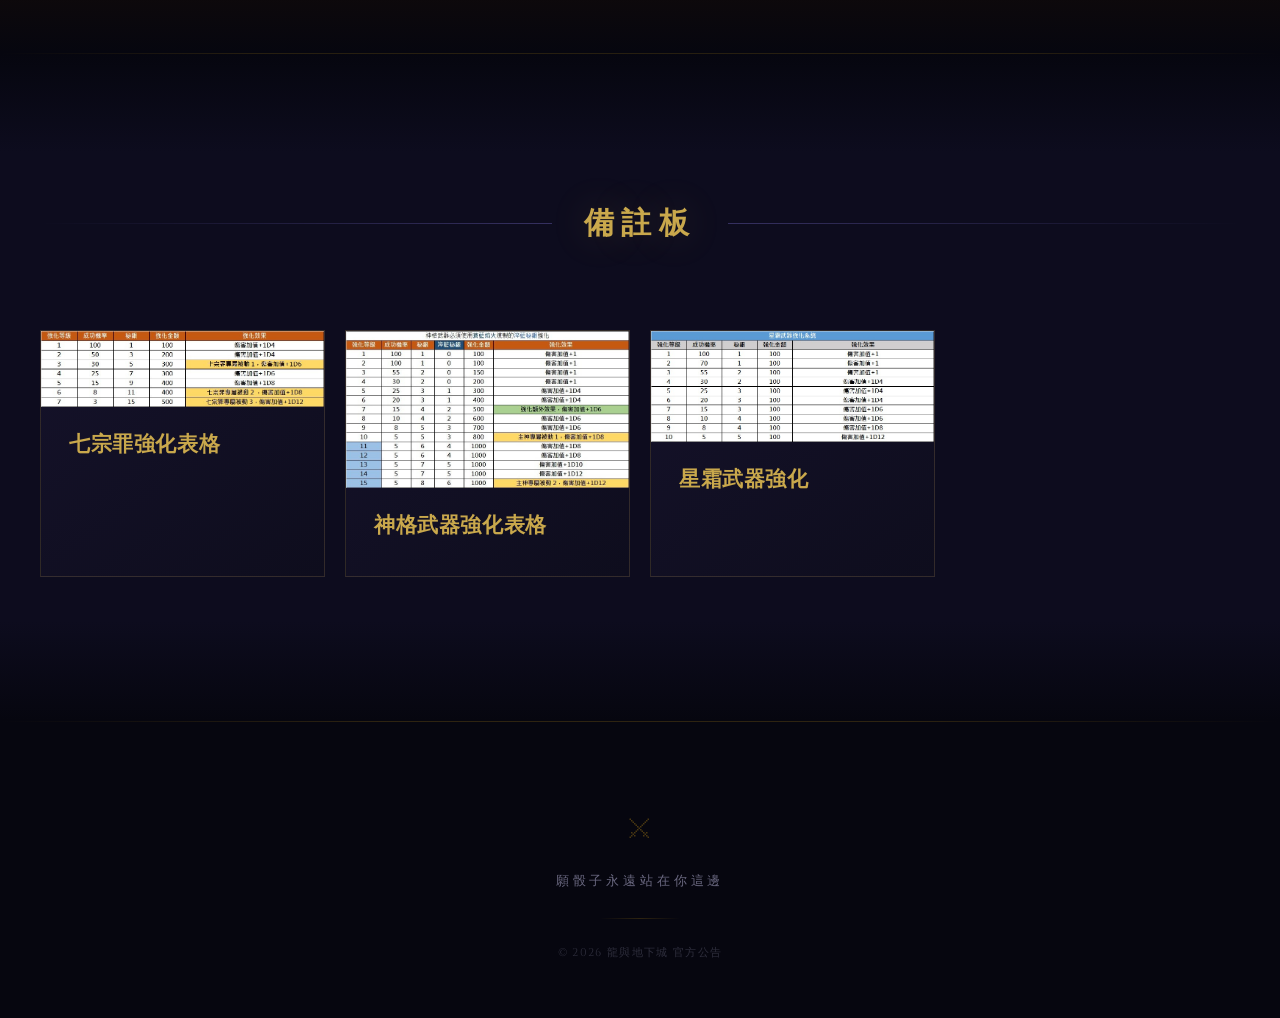
==== commit aa08b2fd: "Add files via upload" ====
--- a/index.html
+++ b/index.html
@@ -22,8 +22,8 @@
         <li><a href="#worldmap" onclick="closeNav()">世界地圖</a></li>
         <li><a href="#worldreports" onclick="closeNav()">世界報導</a></li>
         <li><a href="#characters" onclick="closeNav()">已解鎖地區</a></li>
-        <li><a href="#orders" onclick="closeNav()">已遭遇組織</a></li>
         <li><a href="#clues" onclick="closeNav()">線索清單</a></li>
+        <li><a href="#featured" onclick="closeNav()">重要人物</a></li>
         <li><a href="#compendium" onclick="closeNav()">圖鑑</a></li>
         <li><a href="#inventory" onclick="closeNav()">道具欄</a></li>
         <li><a href="#notes" onclick="closeNav()">備註板</a></li>
@@ -100,7 +100,7 @@
       <div class="reports-grid" id="reports-grid"></div>
     </section>
 
-    <!-- 已解鎖地區 -->
+    <!-- 已解鎖地區（含組織） -->
     <section id="characters" class="section section-alt">
       <div class="section-header">
         <div class="section-divider"></div>
@@ -108,16 +108,6 @@
         <div class="section-divider right"></div>
       </div>
       <div id="characters-grid"></div>
-    </section>
-
-    <!-- 已遭遇組織 -->
-    <section id="orders" class="section">
-      <div class="section-header">
-        <div class="section-divider"></div>
-        <h2 class="section-title">已遭遇組織</h2>
-        <div class="section-divider right"></div>
-      </div>
-      <div id="orders-list"></div>
     </section>
 
     <!-- 線索清單 -->
@@ -130,8 +120,18 @@
       <div class="clues-grid" id="clues-grid"></div>
     </section>
 
+    <!-- 重要人物 -->
+    <section id="featured" class="section section-alt">
+      <div class="section-header">
+        <div class="section-divider"></div>
+        <h2 class="section-title">重要人物</h2>
+        <div class="section-divider right"></div>
+      </div>
+      <div class="characters-grid" id="featured-grid"></div>
+    </section>
+
     <!-- 圖鑑 -->
-    <section id="compendium" class="section section-alt">
+    <section id="compendium" class="section">
       <div class="section-header">
         <div class="section-divider"></div>
         <h2 class="section-title">圖鑑</h2>
--- a/style.css
+++ b/style.css
@@ -532,13 +532,23 @@
 /* =============================================
    Compendium
    ============================================= */
-#compendium-container { max-width: 1280px; margin: 0 auto; display: flex; flex-direction: column; gap: 2.5rem; }
+#compendium-container { max-width: 1280px; margin: 0 auto; display: flex; flex-direction: column; gap: 2rem; }
+.comp-group-hd {
+  display: flex; align-items: center; gap: 0.75rem;
+  width: 100%; background: none; border: none; border-bottom: 1px solid rgba(201,168,76,0.15);
+  padding: 0 0 0.55rem; margin-bottom: 1rem; cursor: pointer; text-align: left;
+}
+.comp-group-hd:hover .comp-group-title { color: var(--gold); }
 .comp-group-title {
-  font-family: var(--font-heading); font-size: 0.75rem; font-weight: 700;
-  letter-spacing: 0.3em; text-transform: uppercase; color: var(--gold-dim);
-  margin-bottom: 1rem; padding-bottom: 0.5rem;
-  border-bottom: 1px solid rgba(201,168,76,0.15);
-}
+  font-family: var(--font-heading); font-size: 1rem; font-weight: 700;
+  letter-spacing: 0.12em; color: var(--gold);
+  transition: color 0.2s; flex: 1;
+}
+.comp-group-cnt {
+  font-family: var(--font-heading); font-size: 0.68rem; color: var(--stone);
+  background: rgba(255,255,255,0.06); padding: 0.1rem 0.45rem; border-radius: 100px;
+}
+.comp-group-arrow { font-size: 0.7rem; color: var(--stone); transition: transform 0.2s; }
 .comp-grid {
   display: grid;
   grid-template-columns: repeat(auto-fill, minmax(110px, 1fr));
@@ -612,6 +622,26 @@
 }
 .chr-mini-title { font-size: 0.6rem; color: var(--stone); font-style: italic; }
 
+/* Region org block (inside accordion & detail panel) */
+.region-org-block { border-top: 1px solid var(--border); }
+.region-org-hd {
+  display: flex; align-items: center; gap: 0.55rem;
+  padding: 0.6rem 1.25rem; cursor: pointer;
+  transition: background 0.15s;
+}
+.region-org-hd:hover { background: rgba(201,168,76,0.05); }
+.region-org-badge { width: 22px; height: 22px; border-radius: 50%; object-fit: cover; flex-shrink: 0; }
+.region-org-badge-ph {
+  width: 22px; height: 22px; border-radius: 50%; flex-shrink: 0;
+  background: rgba(201,168,76,0.18); display: flex; align-items: center; justify-content: center;
+  font-family: var(--font-heading); font-size: 0.65rem; font-weight: 700; color: var(--gold);
+}
+.region-org-nm { font-family: var(--font-heading); font-size: 0.82rem; font-weight: 700; color: var(--gold-dim); flex: 1; }
+.region-org-cnt {
+  font-size: 0.68rem; color: var(--stone);
+  background: rgba(255,255,255,0.06); padding: 0.05rem 0.35rem; border-radius: 100px;
+}
+
 /* =============================================
    World Reports
    ============================================= */
@@ -695,10 +725,12 @@
 .inv-item { display: flex; align-items: center; gap: 0.45rem; padding: 0.28rem 0.35rem; border-radius: 3px; transition: background 0.15s; flex-wrap: wrap; }
 .inv-item:hover { background: rgba(255,255,255,0.04); }
 .inv-idot { width: 6px; height: 6px; border-radius: 50%; flex-shrink: 0; }
-.inv-iname { font-family: var(--font-heading); font-size: 0.86rem; font-weight: 600; flex: 1; min-width: 0; }
-.inv-iqty { font-family: var(--font-heading); font-size: 0.62rem; color: var(--stone); flex-shrink: 0; }
+.inv-iname { font-family: var(--font-heading); font-size: 0.93rem; font-weight: 600; flex: 1; min-width: 0; }
+.inv-iqty { font-family: var(--font-heading); font-size: 0.82rem; font-weight: 700; color: var(--parchment-dim); background: rgba(255,255,255,0.07); padding: 0.05rem 0.35rem; border-radius: 3px; flex-shrink: 0; }
 .inv-inote-ico { font-size: 0.7rem; cursor: pointer; opacity: 0.5; transition: opacity 0.2s; user-select: none; flex-shrink: 0; }
 .inv-inote-ico:hover { opacity: 1; }
+.inv-iedit { background: none; border: none; color: rgba(106,104,128,0.45); cursor: pointer; font-size: 0.72rem; line-height: 1; padding: 0 0.12rem; transition: color 0.2s; flex-shrink: 0; }
+.inv-iedit:hover { color: var(--gold); }
 .inv-idel { background: none; border: none; color: rgba(106,104,128,0.35); cursor: pointer; font-size: 0.85rem; line-height: 1; padding: 0 0.12rem; transition: color 0.2s; flex-shrink: 0; }
 .inv-idel:hover { color: #e05050; }
 .inv-inote { width: 100%; font-size: 0.78rem; color: var(--parchment-dim); padding: 0.3rem 0.5rem; background: rgba(0,0,0,0.28); border-left: 2px solid rgba(201,168,76,0.25); display: none; margin-top: 0.15rem; font-style: italic; line-height: 1.6; }
@@ -888,6 +920,19 @@
 
 /* Clue detail */
 .detail-clue-img { width: 100%; max-height: 420px; object-fit: cover; display: block; }
+.clue-detail-img-wrap { position: relative; cursor: zoom-in; border-radius: 6px; overflow: hidden; border: 1px solid var(--border); }
+.clue-detail-full-img { width: 100%; height: auto; display: block; object-fit: contain; }
+.clue-detail-zoom { position: absolute; bottom: 0; left: 0; right: 0; background: rgba(0,0,0,0.55); color: var(--parchment-dim); font-size: 0.75rem; text-align: center; padding: 0.35rem; opacity: 0; transition: opacity 0.2s; }
+.clue-detail-img-wrap:hover .clue-detail-zoom { opacity: 1; }
+
+/* Relation display (frontend) */
+.rel-list { display: flex; flex-direction: column; gap: 0.55rem; margin-bottom: 0.5rem; }
+.rel-row-disp { display: flex; align-items: center; gap: 0.75rem; }
+.rel-target { font-family: var(--font-heading); font-size: 0.9rem; color: var(--parchment-dim); min-width: 80px; }
+.rel-hearts { font-size: 1.05rem; letter-spacing: 0.1em; }
+.rel-hearts.pos { color: #e86b8a; }
+.rel-hearts.neg { color: #6a6880; }
+.rel-neutral { color: var(--stone); }
 
 /* =============================================
    Map Lightbox
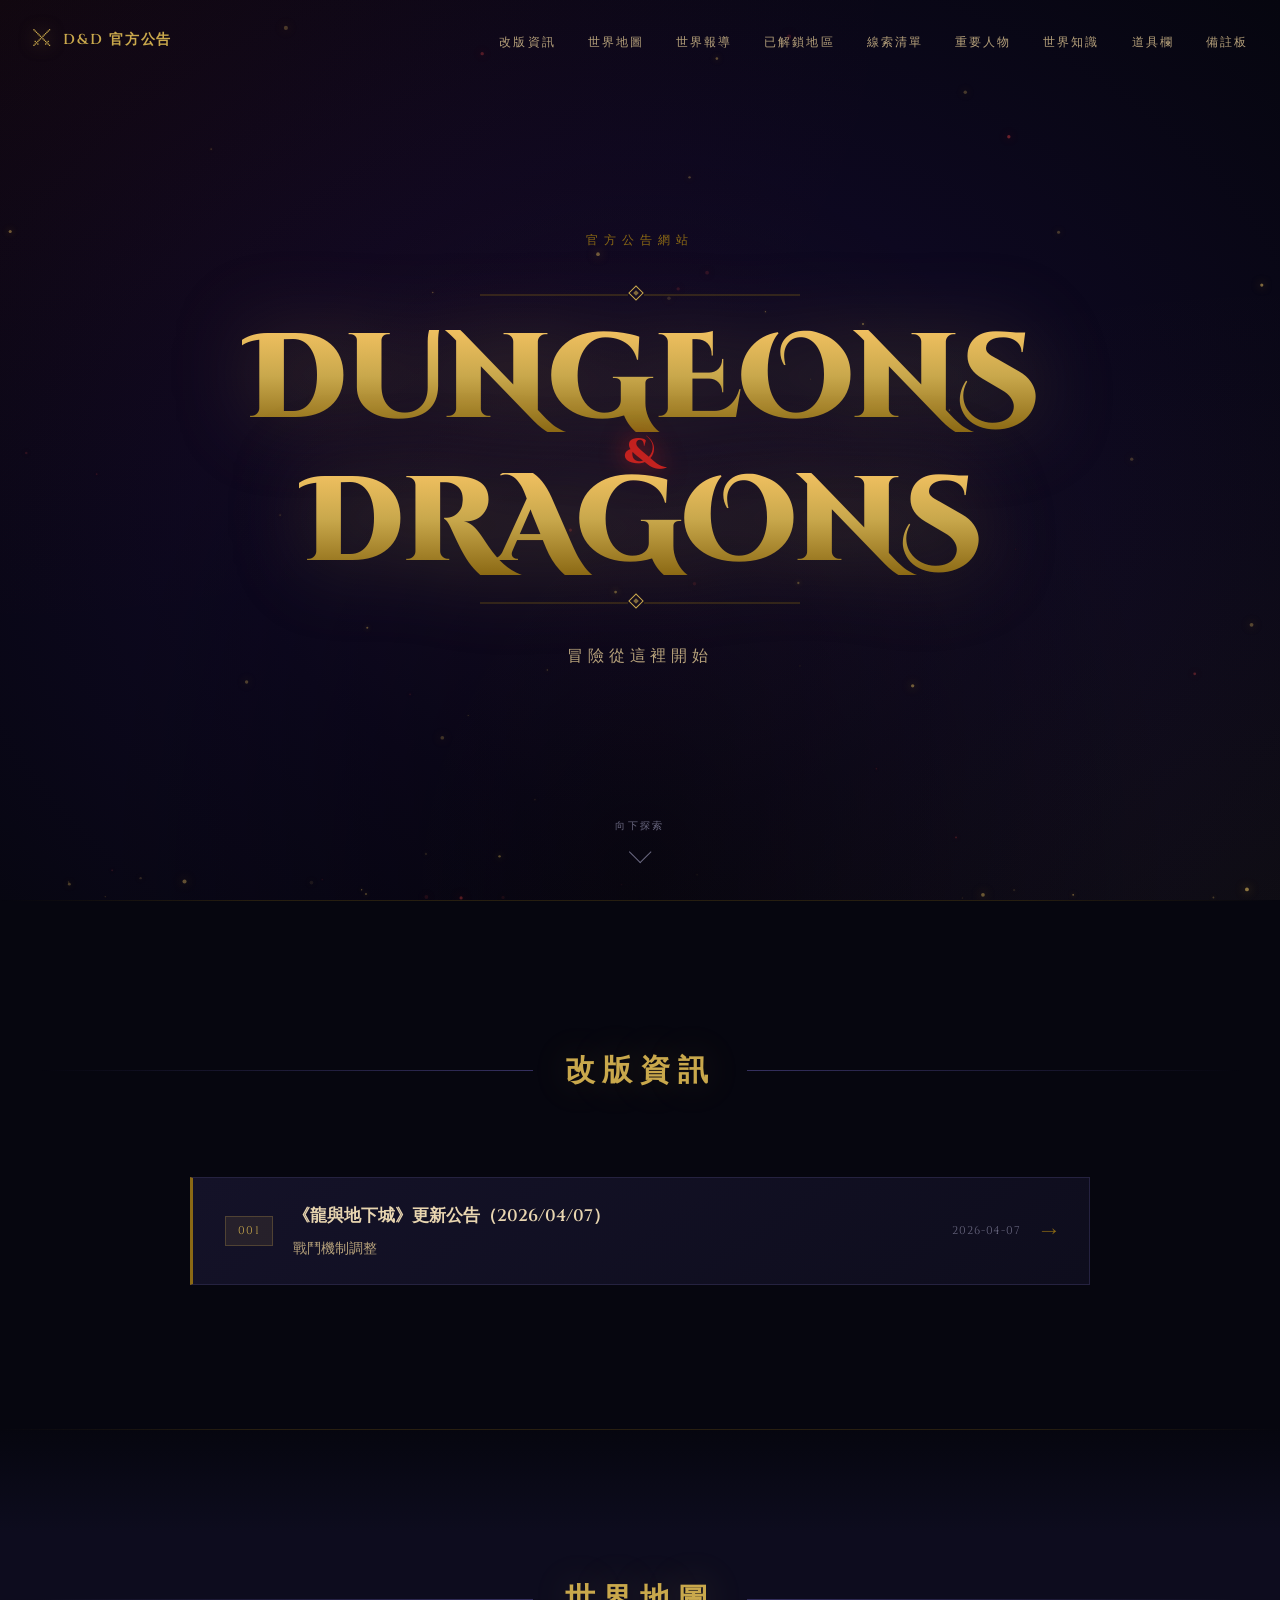
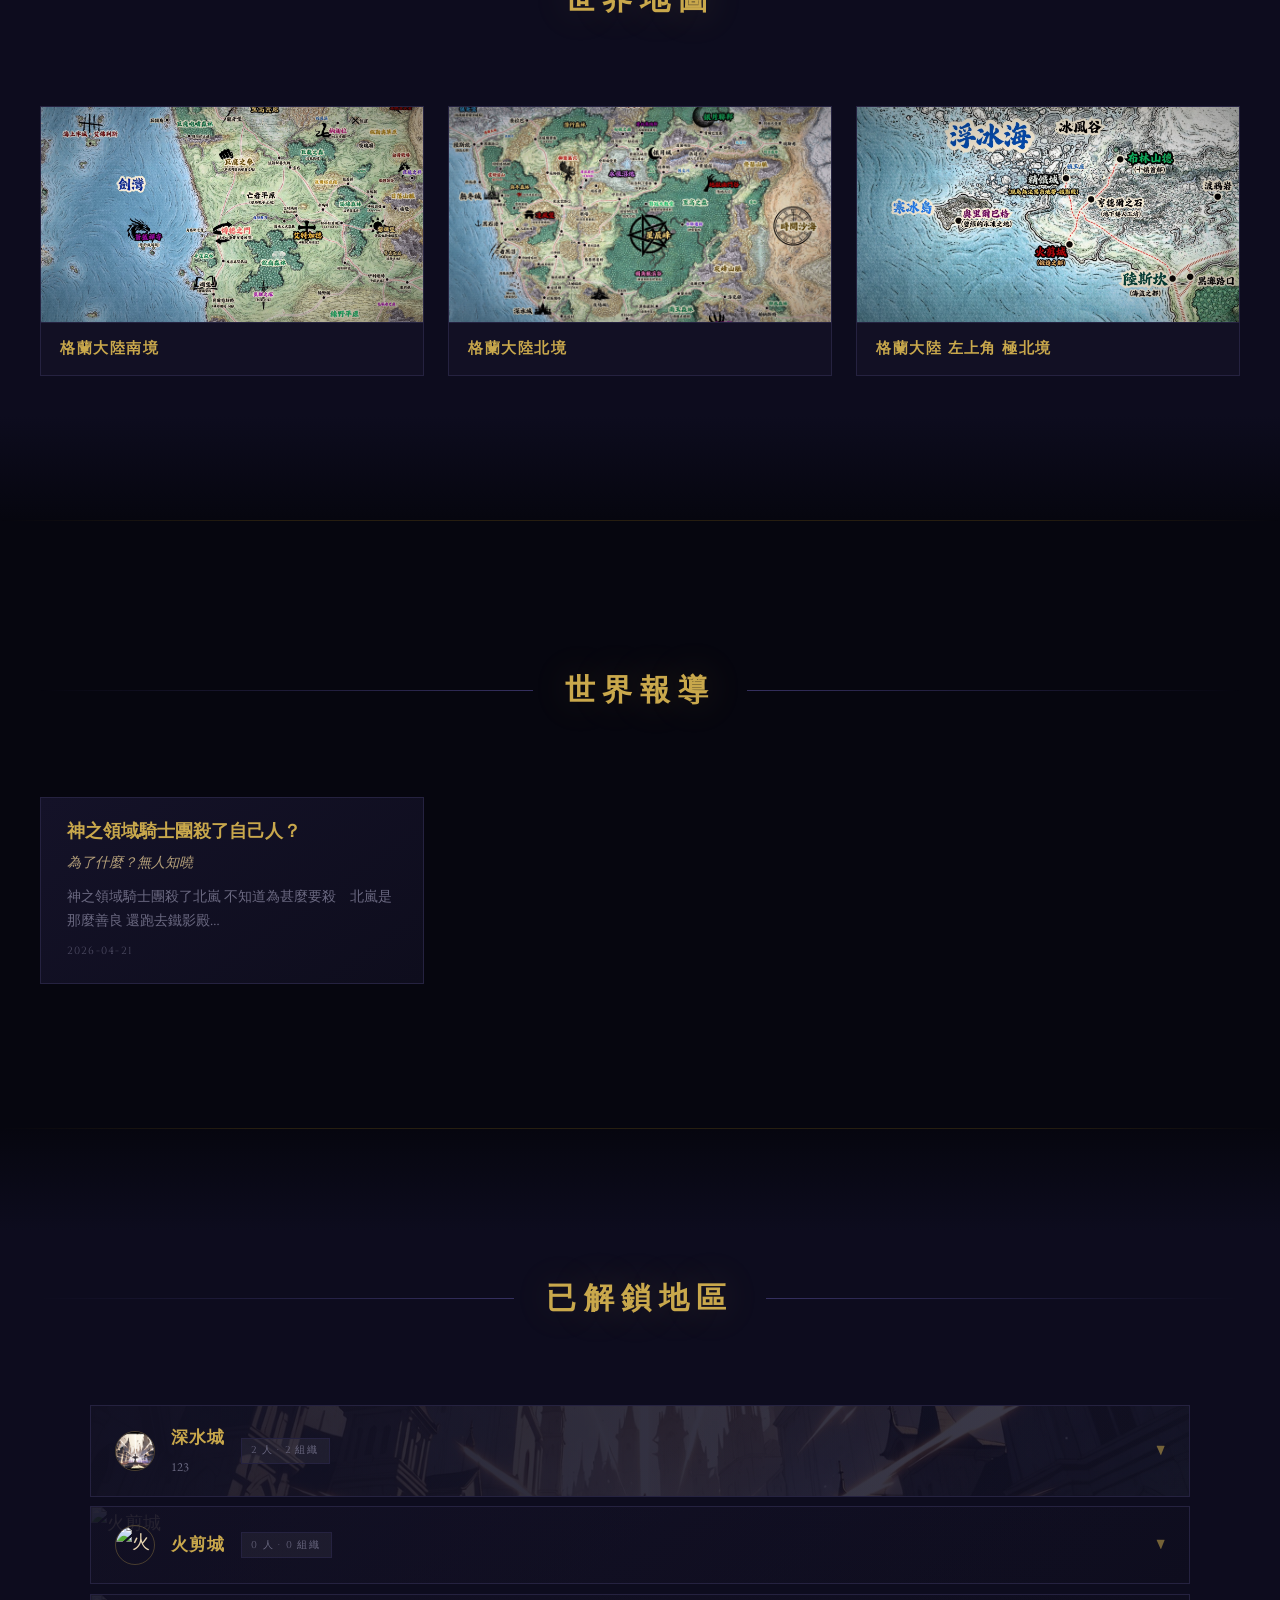
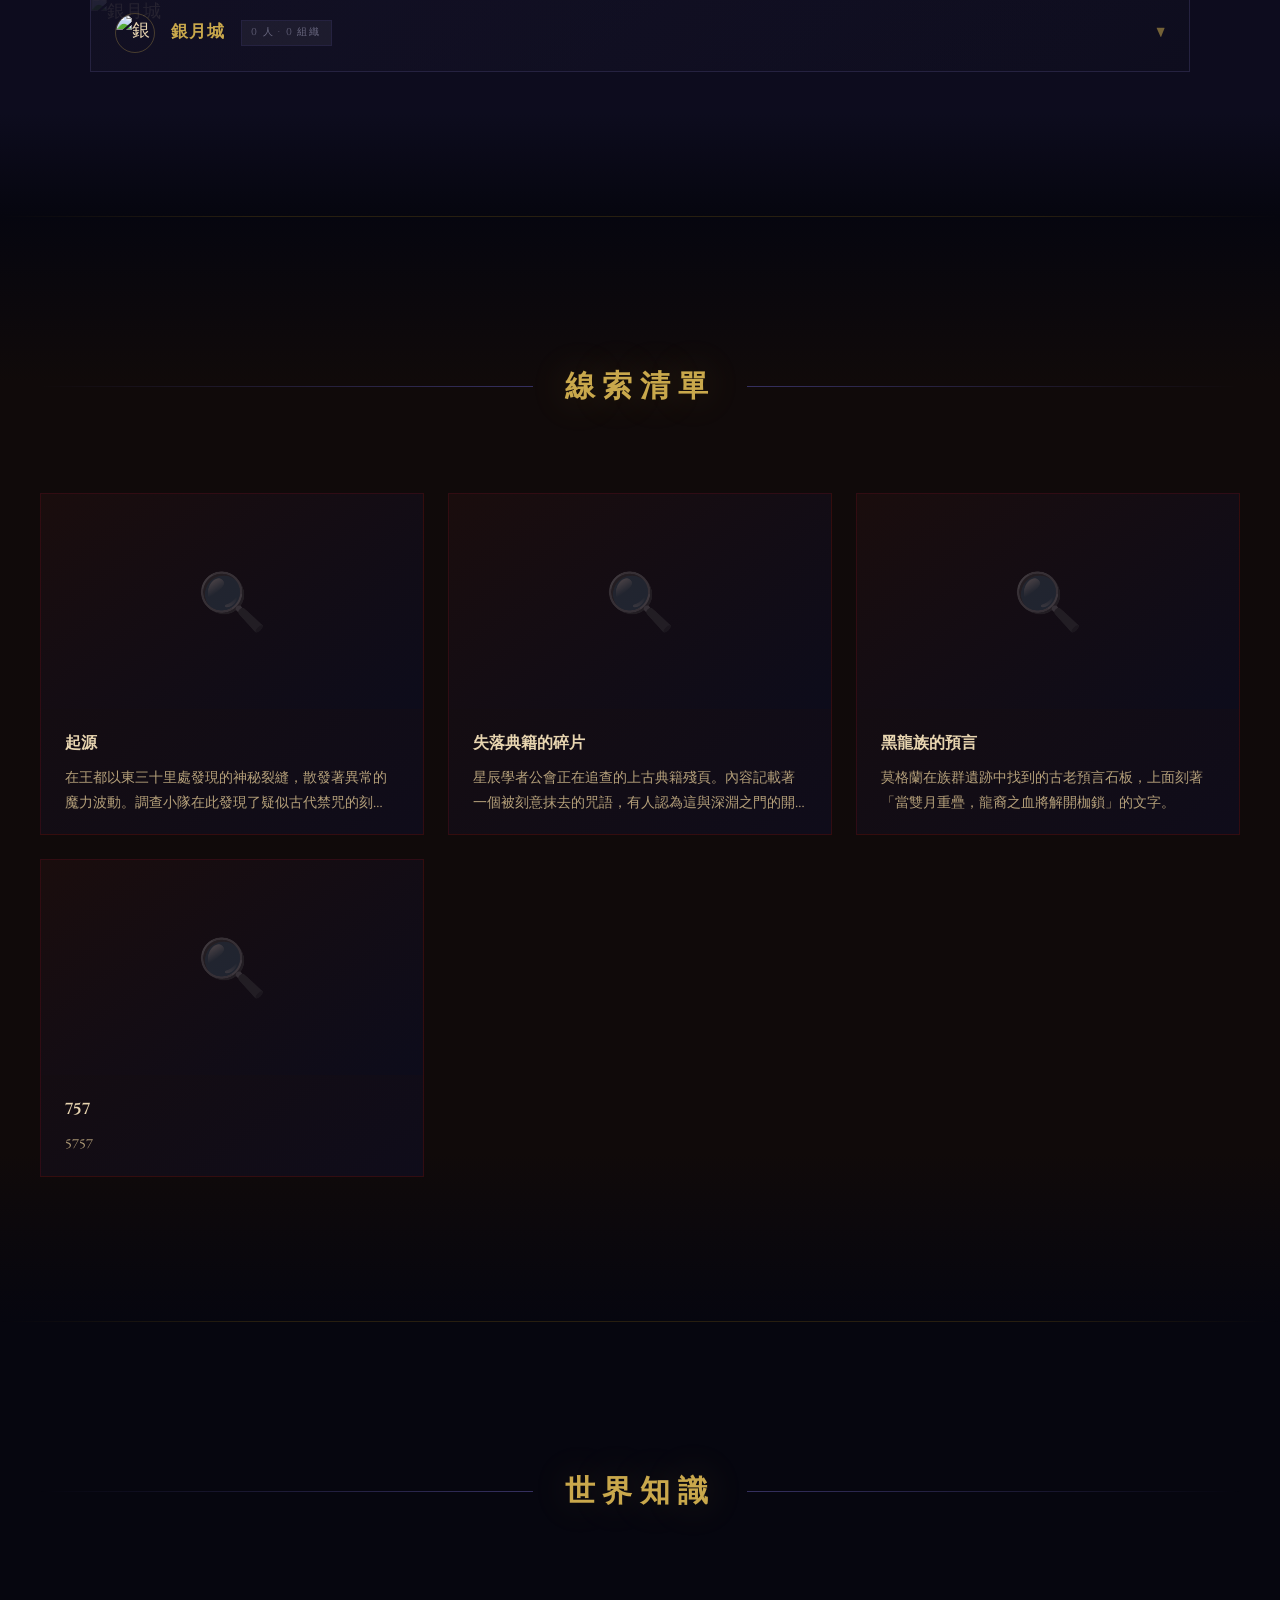
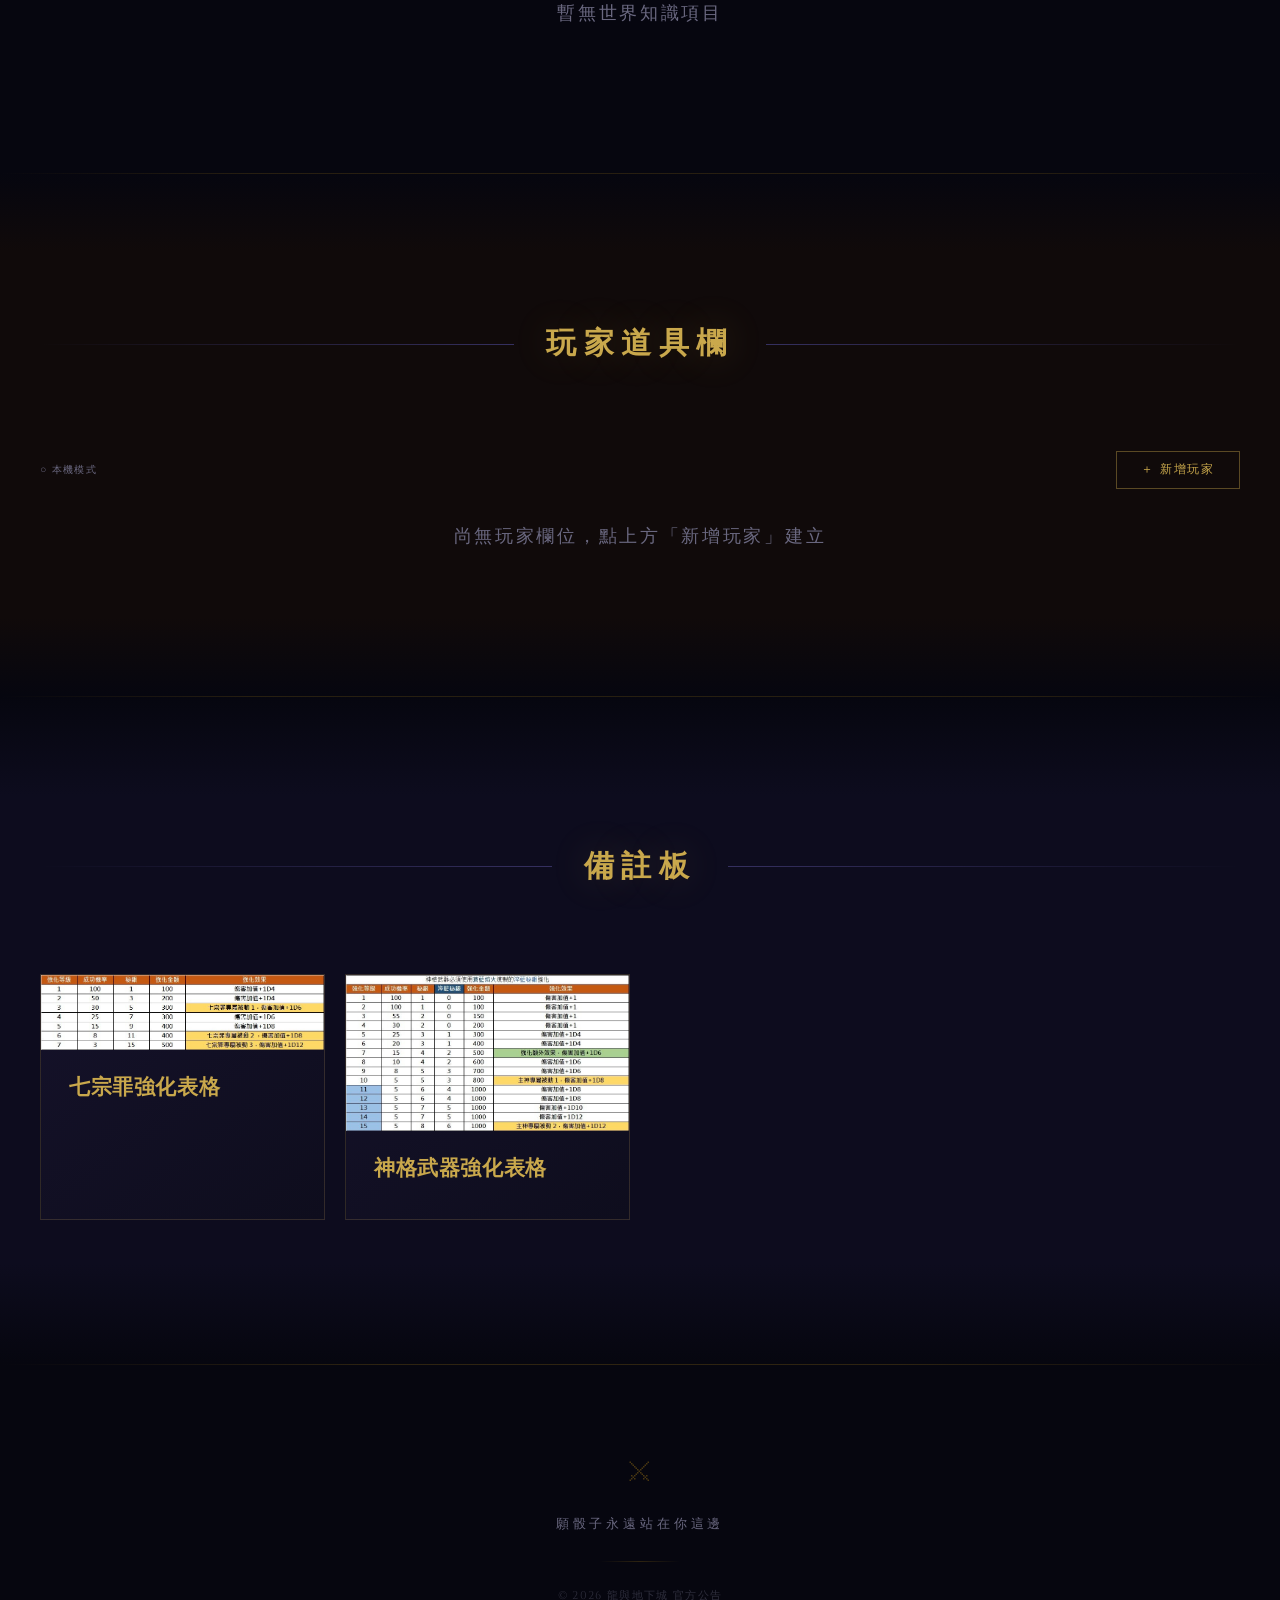
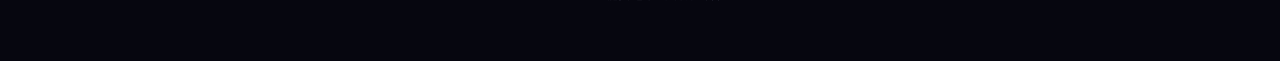
==== commit b1b4921a: "Add files via upload" ====
--- a/index.html
+++ b/index.html
@@ -24,7 +24,7 @@
         <li><a href="#characters" onclick="closeNav()">已解鎖地區</a></li>
         <li><a href="#clues" onclick="closeNav()">線索清單</a></li>
         <li><a href="#featured" onclick="closeNav()">重要人物</a></li>
-        <li><a href="#compendium" onclick="closeNav()">圖鑑</a></li>
+        <li><a href="#compendium" onclick="closeNav()">世界知識</a></li>
         <li><a href="#inventory" onclick="closeNav()">道具欄</a></li>
         <li><a href="#notes" onclick="closeNav()">備註板</a></li>
       </ul>
@@ -130,11 +130,11 @@
       <div class="characters-grid" id="featured-grid"></div>
     </section>
 
-    <!-- 圖鑑 -->
+    <!-- 世界知識 -->
     <section id="compendium" class="section">
       <div class="section-header">
         <div class="section-divider"></div>
-        <h2 class="section-title">圖鑑</h2>
+        <h2 class="section-title">世界知識</h2>
         <div class="section-divider right"></div>
       </div>
       <div id="compendium-container"></div>
--- a/style.css
+++ b/style.css
@@ -622,6 +622,9 @@
 }
 .chr-mini-title { font-size: 0.6rem; color: var(--stone); font-style: italic; }
 
+/* Region orgs wrap (inside accordion) */
+.region-orgs-wrap { border-top: 1px solid var(--border); padding-top: 0.25rem; }
+
 /* Region org block (inside accordion & detail panel) */
 .region-org-block { border-top: 1px solid var(--border); }
 .region-org-hd {
